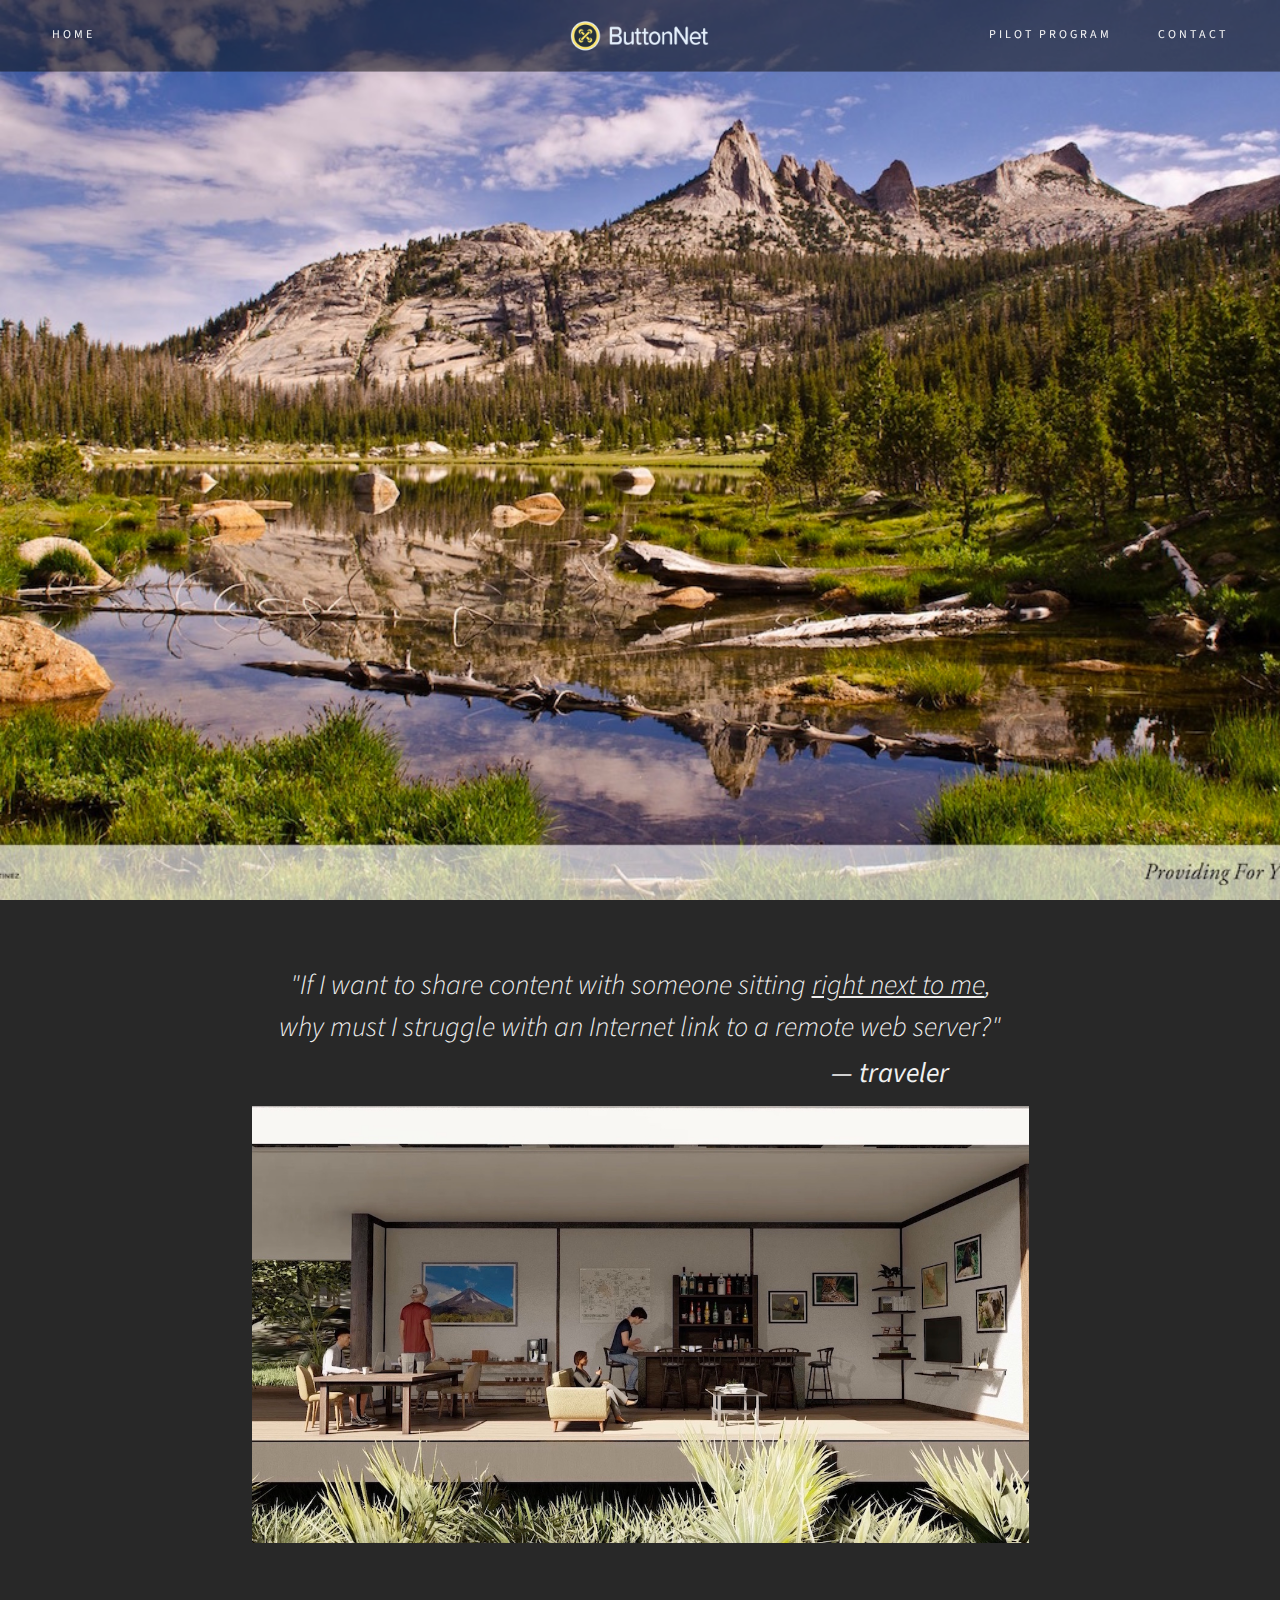
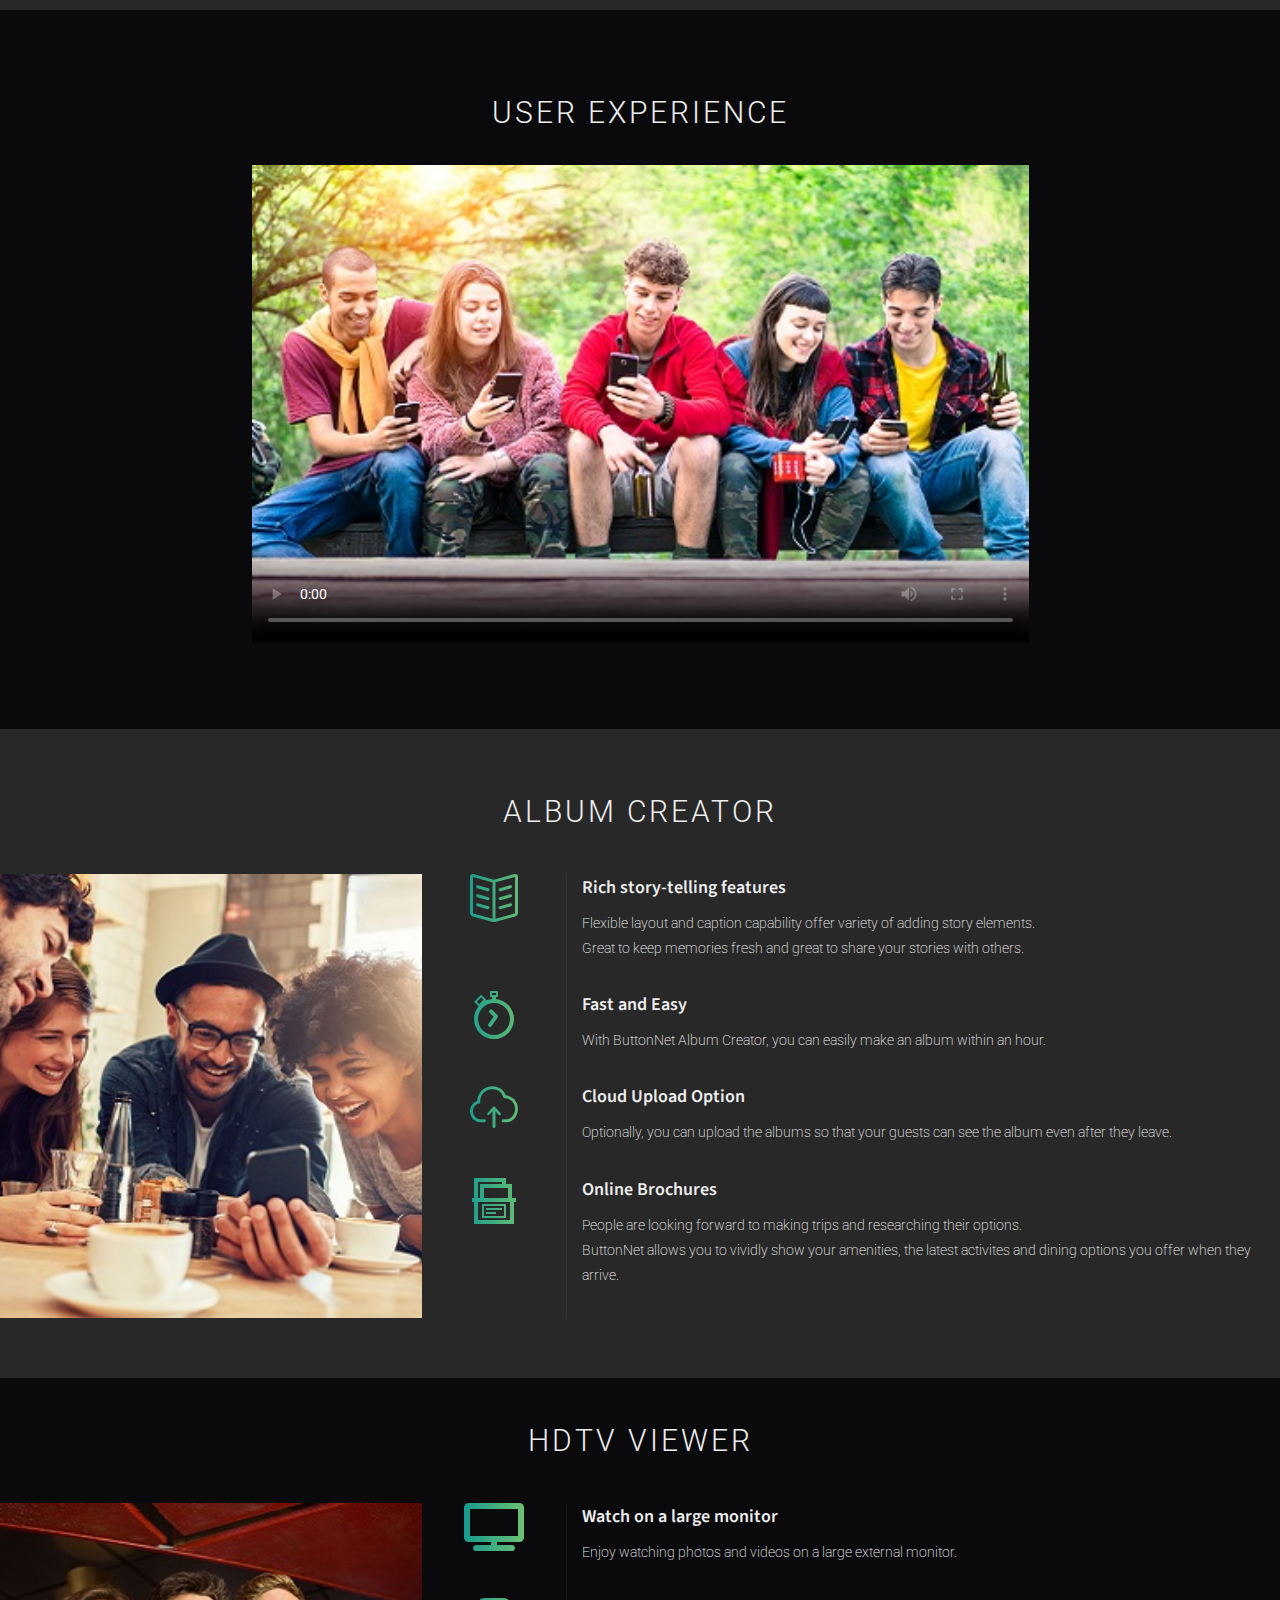
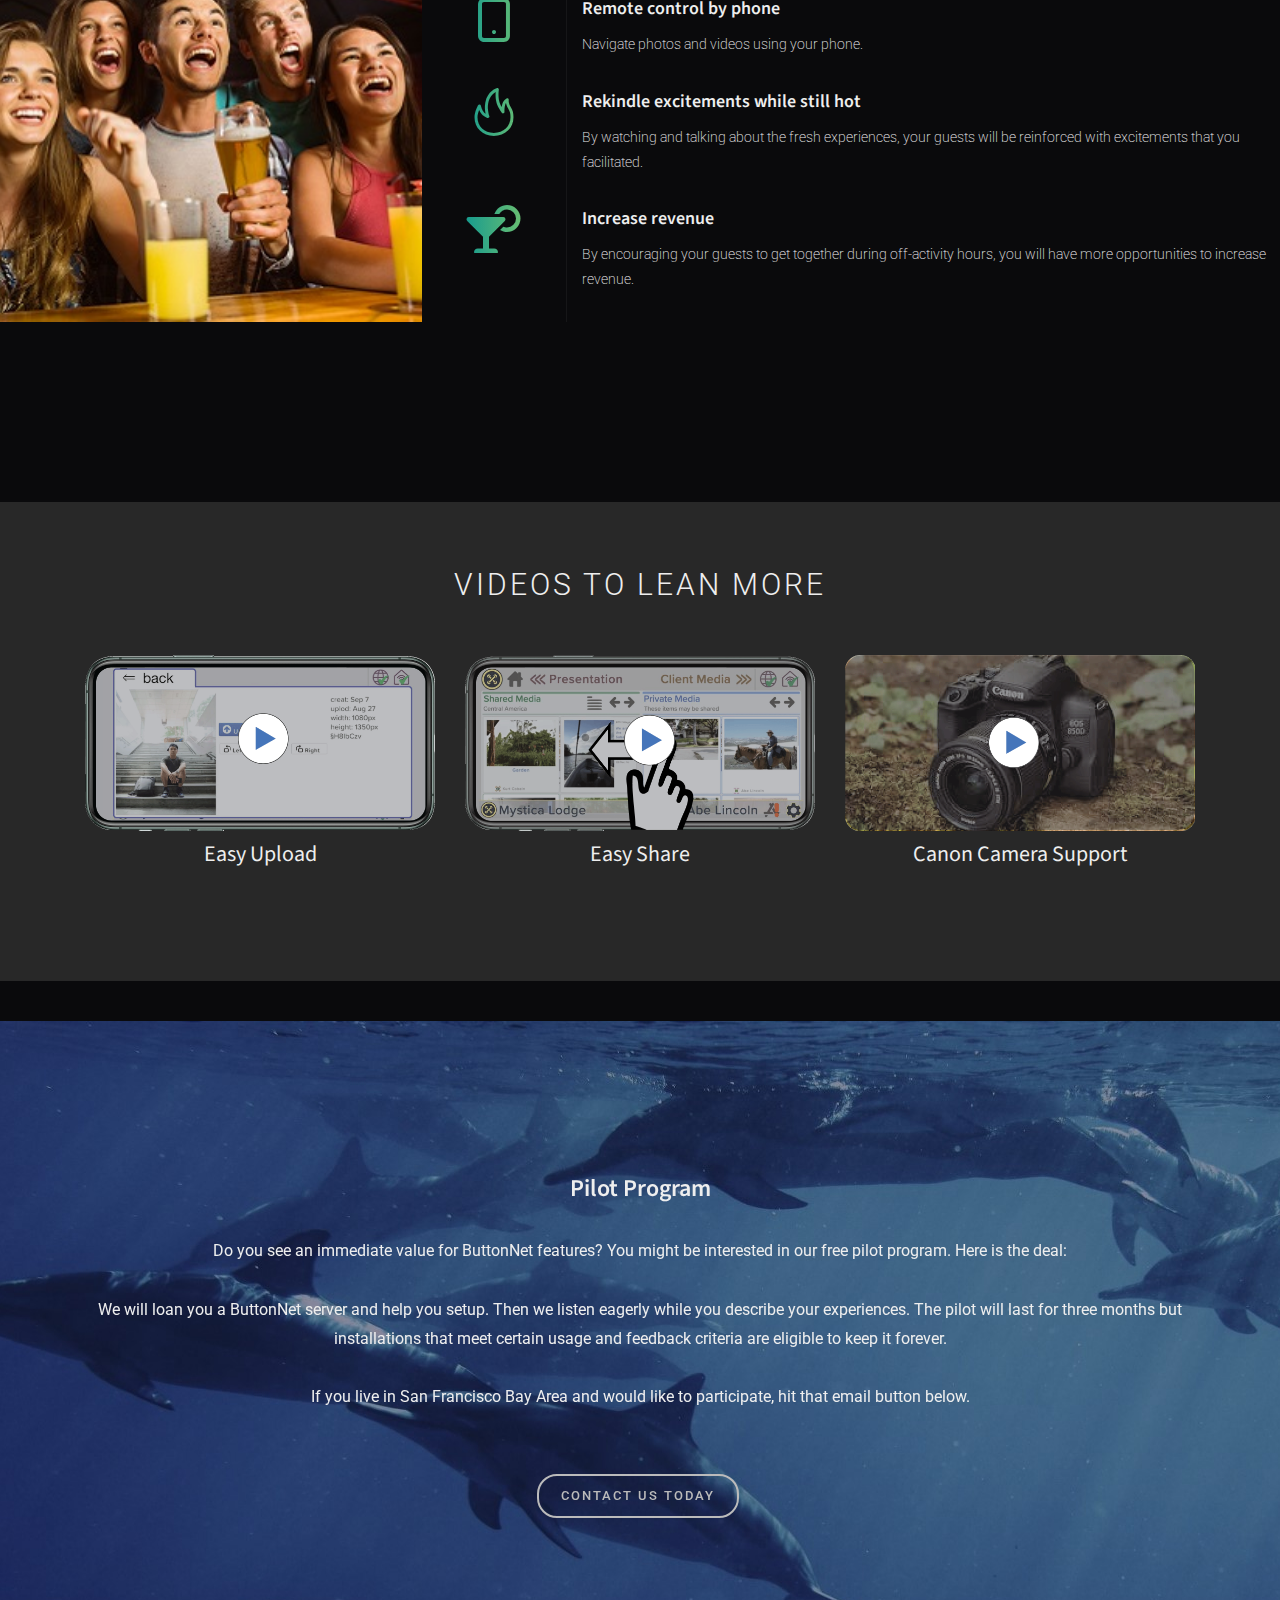
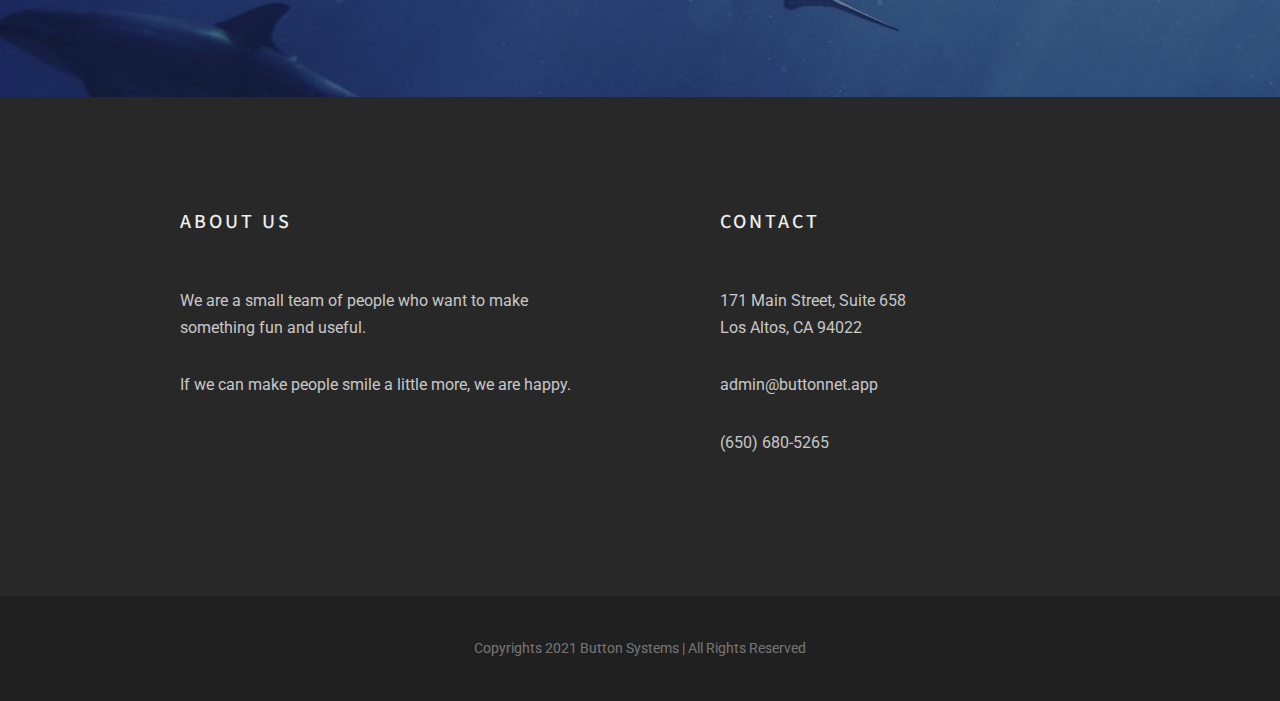
==== index.html @ 8a4128d5 "Added linkage to help find FAVICON" ====
<!DOCTYPE html>
<html dir="ltr" lang="en-US">
<head>
	<link rel="icon" href="favicon.ico" type="image/x-icon" />

	<meta http-equiv="content-type" content="text/html; charset=utf-8" />
	<meta name="author" content="SemiColonWeb" />

	<!-- Stylesheets
	============================================= -->
	<link href="https://fonts.googleapis.com/css?family=Source+Sans+Pro:300,400,600,700|Roboto:300,400,500,700|Playfair+Display:400,400i,700,700i,900&display=swap" rel="stylesheet" type="text/css" />
	<link rel="stylesheet" href="css/bootstrap.css" type="text/css" />
	<link rel="stylesheet" href="style.css" type="text/css" />
	<link rel="stylesheet" href="css/swiper.css" type="text/css" />

	<!-- One Page Module Specific Stylesheet -->
	<link rel="stylesheet" href="one-page/onepage.css" type="text/css" />
	<!-- / -->

	<link rel="stylesheet" href="css/dark.css" type="text/css" />
	<link rel="stylesheet" href="css/font-icons.css" type="text/css" />
	<link rel="stylesheet" href="one-page/css/et-line.css" type="text/css" />
	<link rel="stylesheet" href="css/animate.css" type="text/css" />
	<link rel="stylesheet" href="css/magnific-popup.css" type="text/css" />

	<link rel="stylesheet" href="css/font-icons.css" type="text/css" />

	<link rel="stylesheet" href="one-page/css/fonts.css" type="text/css" />

	<link rel="stylesheet" href="css/custom.css" type="text/css" />
	<meta name="viewport" content="width=device-width, initial-scale=1" />

	<!-- Document Title
	============================================= -->
	<title>ButtonNet</title>

	<style>
		.play-icon {
			position: relative;
			display: block;
			font-size: 28px;
			width: 60px;
			height: 60px;
			line-height: 62px;
			left: 50%;
			margin-left: -30px;
			border-radius: 50%;
			color: #267DF4 !important;
			background-color: #FFF;
			-webkit-transition: transform .3s ease;
			-o-transition: transform .3s ease;
			transition: transform .3s ease;
		}

		.play-icon i {
			position: relative;
			left: 4px;
		}

		.play-icon:hover {
			-webkit-transform: scale(1.15);
			-ms-transform: scale(1.15);
			-o-transform: scale(1.15);
			transform: scale(1.15);
		}

		body.device-xl .onepage-outdoor-negetive,
		body.device-lg .onepage-outdoor-negetive { margin-top: -300px; }

		@media (min-width: 768px) {
			.text-overlay-title h3 {
				font-size: 22px;
				letter-spacing: 1px;
				font-weight: 600;
			}
		}
	</style>

</head>

<body class="stretched dark">

	<!-- Document Wrapper
	============================================= -->
	<div id="wrapper" class="clearfix">

		<!-- Header
		============================================= -->
		<header id="header" class="full-header transparent-header dark header-size-custom" data-sticky-shrink="false" data-sticky-offset="full" data-sticky-offset-negative="100">
			<div id="header-wrap">
				<div class="container">
					<div class="header-row justify-content-between">

						<!-- Logo
						============================================= -->
						<div id="logo" class="order-lg-2 col-auto px-0 mr-lg-0">
							<a href="#thetop" class="standard-logo" data-dark-logo="one-page/images/buttonflat-short-lite-wider-gap-70h.png"><img src="one-page/images/buttonflat-short-lite-wider-gap-70h.png"  alt="ButtonNet Logo"></a>
							<a href="#thetop" class="retina-logo" data-dark-logo="one-page/images/buttonflat-short-lite-wider-gap-70h.png"><img src="one-page/images/buttonflat-short-lite-wider-gap-70h.png" alt="ButtonNet Logo"></a>
						</div><!-- #logo end -->

						<div id="primary-menu-trigger">
							<svg class="svg-trigger" viewBox="0 0 100 100"><path d="m 30,33 h 40 c 3.722839,0 7.5,3.126468 7.5,8.578427 0,5.451959 -2.727029,8.421573 -7.5,8.421573 h -20"></path><path d="m 30,50 h 40"></path><path d="m 70,67 h -40 c 0,0 -7.5,-0.802118 -7.5,-8.365747 0,-7.563629 7.5,-8.634253 7.5,-8.634253 h 20"></path></svg>
						</div>

						<!-- Primary Navigation
						============================================= -->
						<nav class="primary-menu order-lg-1 col-lg-5 px-0" style="position:inherit;">

							<ul class="one-page-menu menu-container" data-easing="easeInOutExpo" data-speed="1250" data-offset="65">
								<li class="menu-item">
									<a href="#thetop" class="menu-link" data-href="#wrapper"><div>Home</div></a>
								</li>
	<!-- 							<li class="menu-item">
									<a href="#howitworks" class="menu-link" data-href="#section-about"><div>How it works</div></a>
								</li>
								<li class="menu-item">
									<a href="#userexperience" class="menu-link" data-href="#section-userexperience"><div>User Experience</div></a>
								</li> -->
							</ul>

						</nav>

						<nav class="primary-menu order-lg-3 col-lg-5 px-0" style="position:inherit;">

							<ul class="one-page-menu menu-container justify-content-lg-end" data-easing="easeInOutExpo" data-speed="1250" data-offset="65">
	<!-- 							<li class="menu-item">
									<a href="#features" class="menu-link" data-href="#section-services"><div>Features</div></a>
								</li>
								<li class="menu-item">
									<a href="#videos" class="menu-link" data-href="#section-videos"><div>Videos</div></a>
								</li> -->
								<li class="menu-item">
									<a href="#pilot" class="menu-link" data-href="#pilot"><div>Pilot Program</div></a>
								</li>							
								<li class="menu-item">
									<a href="#contact" class="menu-link" data-href="#footer"><div>Contact</div></a>
								</li>
							</ul>

						</nav><!-- #primary-menu end -->

					</div>
				</div>
			</div>
			<div class="header-wrap-clone"></div>
		</header><!-- #header end -->

		<!-- Slider
		============================================= -->
		<section id="slider" class="slider-element dark swiper_wrapper max-vh-75 max-vh-md-100 max-vh-lg-none include-header" style="height: 900px;" data-effect="fade" data-autoplay="5000" data-loop="true" data-speed="1000" data-progress="true">
			<a name="thetop"></a>
			<div class="slider-inner">

				<div class="swiper-container swiper-parent">
					<div class="swiper-wrapper">
						<div class="swiper-slide dark">
							<div class="swiper-slide-bg" style="background-image: url('one-page/images/page/outdoor-5.jpg'); background-position: center bottom;"></div>
						</div>
						<div class="swiper-slide dark">
							<div class="swiper-slide-bg" style="background-image: url('style/images/slides/share-slide.jpg'); background-position: center bottom;"></div>
						</div>
						<div class="swiper-slide dark">
							<div class="swiper-slide-bg" style="background-image: url('one-page/images/page/outdoor-9.jpg'); background-position: center bottom;"></div>
						</div>
					</div>
				</div>

				<div class="vertical-middle">
					<div class="container center" style="font-family: 'Playfair Display';">
						<h2 id="top-line-text1" class="top-line-text" style="margin-top:500px;" class="font-weight-bold mb-0">Share photos and videos &mdash; <i>Fast!</i></h2>
						<h2 id="top-line-text2" class="top-line-text">No matter where you are</h2>
						<a href="video/intro-432.mp4" style="opacity:0;" class="play-icon" data-lightbox="iframe"><i class="icon-googleplay"></i></a>
					</div>
				</div>

			</div>
		</section><!-- #slider end -->

		<!-- Content
		============================================= -->
		<section id="content" style="background-color: #0a0a0c;">
		    <a name="howitworks"></a>
			<div class="content-wrap py-0">

				<div id="section-about" class="page-section pt-0">
					<div class="section m-0">
						<div class="container clearfix colored-lights-section">
							<div class="mx-auto center" >
								<h2 class="faux-quote-body">
								  "If I want to share content with someone sitting <u>right next to me</u>,
								  <br>
								  why must I struggle with an Internet link to a remote web server?"
								</h2>
								<h2 class="faux-quote-attribution">&mdash; traveler</h2>
							</div>
							<!-- Diagram ============================================= -->
							<div class="center" style="position:relative;margin-top:12px;">
								<div id="upsell" class="upsell">
									<div id="upsell1" style="float:left;position:relative;width:48%;">
										<div class="overvid-caption">
											<img id="see-more-intro" src="video/intro-360.jpg" alt="Play" style="cursor:pointer;">
										</div>
										<!--
										<div class="overvid-button">
											<button id="see-more" class="video-overlay">Play</button>
										</div>
									  -->
									</div>
									<div id="upsell2" style="float:right;position:relative;width:48%;">
										<div class="overvid-caption">
											<img id="see-more-usage" src="video/usage-360.jpg" alt="Play" style="cursor:pointer;">
										</div>
									</div>
								</div>
								<video muted preload="auto" id="colored-lights" poster="video/colored-lights.jpg" width="70%" >
							    <source src='video/colored-lights.mp4' type='video/mp4' />
							  </video>
								<video style="display:none;" controls id="two-minute-tale" poster="video/colored-lights.jpg" width="70%" >
							    <source src='video/intro-432.mp4' type='video/mp4' />
							  </video>
								<video style="display:none;" controls id="eight-minute-tale" poster="video/colored-lights.jpg" width="70%" >
							    <source src='video/usage-432.mp4' type='video/mp4' />
							  </video>
							</div>
						</div>
					</div>
				</div>
				
		    <a name="userexperience"></a>					
				
				<div id="section-userexperience" class="page-section pt-0">
				
					<div class="mx-auto center container">
						<h2 class=" mb-0  center text-center text-uppercase font-weight-light ls3 font-body" style="padding-bottom:30px; padding-top:40px;">
							User Experience
						</h2>
						<video poster="style/images/slides/share.jpg" controls style=" width: 70%;"> 
							<source src='video/usage-432.mp4' type='video/mp4' />
						</video>
					</div>
				</div>
				
		    <a name="features"></a>
			
				<div id="section-blog" class="page-section center">
					
					<div id="section-services" class="page-section pt-0">

						<div class="section m-0">
							<div class="container clearfix">
								<div class="mx-auto center " style="max-width: 900px;">
									<h2 class="mb-0 ls1 text-uppercase font-weight-light ls3 font-body" style="padding-bottom:40px;">Album Creator</h2>
								</div>
							</div>
							<div class="row align-items-stretch">
								<div class="col-lg-4 d-none d-md-block" style="background: url('./style/images/slides/album.jpg') center center no-repeat; background-size: cover;">
								</div>
								<div class="col-lg-8">
									<div class="row align-items-stretch grid-border clearfix">
										<div class="col-2">
											<div class="feature-box fbox-center fbox-dark fbox-plain">
												<div class="fbox-icon">
													<i class="icon-line2-book-open op-gradient-icon"></i>
												</div>
											</div>	
										</div>
										<div class="col-10 font-weight-light"  style=" text-align:left;" >											
											<h4 style="margin-bottom:10px;" >Rich story-telling features</h4>
											<p style="font-weight:200; font-size:14px;" >Flexible layout and caption capability offer variety of adding story elements.
											<br>Great to keep memories fresh and great to share your stories with others.</p>
										</div>
									</div>
									
									<div class="row align-items-stretch grid-border clearfix">
										<div class="col-2">
											<div class="feature-box fbox-center fbox-dark fbox-plain">
												<div class="fbox-icon">
													<i class="icon-stopwatch1 op-gradient-icon"></i>
												</div>
											</div>	
										</div>
										<div class="col-10 font-weight-light"  style=" text-align:left;" >											
											<h4 style="margin-bottom:10px;" >Fast and Easy</h4>
											<p style="font-weight:200; font-size:14px;" >With ButtonNet Album Creator, you can easily make an album within an hour.</p>
										</div>
									</div>
									
									<div class="row align-items-stretch grid-border clearfix">
											<div class="col-2">
												<div class="feature-box fbox-center fbox-dark fbox-plain">
													<div class="fbox-icon">
														<i class="icon-line2-cloud-upload op-gradient-icon"></i>
													</div>
												</div>	
											</div>
											<div class="col-10 font-weight-light"  style=" text-align:left;" >											
													<h4 style="margin-bottom:10px;" >Cloud Upload Option</h4>
													<p style="font-weight:200; font-size:14px;" >Optionally, you can upload the albums so that your guests can see the album even after they leave.</p>
											</div>
									</div>	
									
									<div class="row align-items-stretch grid-border clearfix">
										<div class="col-2">
											<div class="feature-box fbox-center fbox-dark fbox-plain">
												<div class="fbox-icon">
													<i class="icon-archive1 op-gradient-icon"></i>
												</div>
											</div>	
										</div>
										<div class="col-10 font-weight-light"  style=" text-align:left;" >											
											<h4 style="margin-bottom:10px;" >Online Brochures</h4>
											<p style="font-weight:200; font-size:14px;" >People are looking forward to making trips and researching their options.<br>
											ButtonNet allows you to vividly show your amenities, the latest activites and dining options you offer when they arrive.</p>
										</div>
									</div>
								</div>

							</div>
						</div>
					
					
						<div class=" m-0"  style="padding-top:40px;" >
							<div class="container clearfix">
								<div class="mx-auto center " style="max-width: 900px;">
									<h2 class="mb-0 ls1 text-uppercase font-weight-light ls3 font-body" style="padding-bottom:40px;">
											HDTV Viewer</h2>
								</div>
							</div>
					

							<div class="row align-items-stretch">
								<div class="col-lg-4 d-none d-md-block" style="background: url('./style/images/slides/watch.jpg') center center no-repeat; background-size: cover;">
								</div>
								<div class="col-lg-8">
									<div class="row align-items-stretch grid-border clearfix">
										<div class="col-2">
											<div class="feature-box fbox-center fbox-dark fbox-plain">
												<div class="fbox-icon">
													<i class="icon-tv op-gradient-icon"></i>
												</div>
											</div>	
										</div>
										<div class="col-10 font-weight-light"  style=" text-align:left;" >											
											<h4 style="margin-bottom:10px;" >Watch on a large monitor</h4>
											<p style="font-weight:200; font-size:14px;" >Enjoy watching photos and videos on a large external monitor.</p>
										</div>
									</div>
									
									<div class="row align-items-stretch grid-border clearfix">
										<div class="col-2">
											<div class="feature-box fbox-center fbox-dark fbox-plain">
												<div class="fbox-icon">
													<i class="icon-line-smartphone op-gradient-icon"></i>
												</div>
											</div>	
										</div>
										<div class="col-10 font-weight-light"  style=" text-align:left;" >											
											<h4 style="margin-bottom:10px;" >Remote control by phone</h4>
											<p style="font-weight:200; font-size:14px;" >Navigate photos and videos using your phone.</p>
										</div>
									</div>
									
									<div class="row align-items-stretch grid-border clearfix">
											<div class="col-2">
												<div class="feature-box fbox-center fbox-dark fbox-plain">
													<div class="fbox-icon">
														<i class="icon-line2-fire op-gradient-icon"></i>
													</div>
												</div>	
											</div>
											<div class="col-10 font-weight-light"  style=" text-align:left;" >											
													<h4 style="margin-bottom:10px;" >Rekindle excitements while still hot</h4>
													<p style="font-weight:200; font-size:14px;" >By watching and talking about the fresh experiences, your guests will be reinforced with excitements that you facilitated.</p>
											</div>
									</div>	
									
									<div class="row align-items-stretch grid-border clearfix">
										<div class="col-2">
											<div class="feature-box fbox-center fbox-dark fbox-plain">
												<div class="fbox-icon">
													<i class="icon-cocktail op-gradient-icon"></i>
												</div>
											</div>	
										</div>
										<div class="col-10 font-weight-light"  style=" text-align:left;" >											
											<h4 style="margin-bottom:10px;" >Increase revenue</h4>
											<p style="font-weight:200; font-size:14px;" >By encouraging your guests to get together during off-activity hours, you will have more opportunities to increase revenue. </p>
										</div>
									</div>
						
								</div>

							</div>
						</div>
						
					</div>

				</div>
				<div id="section-blog" class="page-section center">

		    <a name="videos"></a>
					<div id="section-videos" class="section mb-0">
					
						<h2 class="text-center text-uppercase font-weight-light ls3 font-body">Videos to lean more</h2>
						
					
						<div class="container clearfix">

							<div class="row posts-md mt-5 col-mb-50 mb-0">
								<div id="piglets-video0-column" class="entry col-md-4">
									<div id="piglets-video0-div" class="mt-3 mt-lg-0">
										<video id="piglets-video0" poster="./one-page/images/upload.png" style="width:100%;transition-property:width,height;transition-duration:0.5s,0.5s;transition-timing-function:linear;">
											<source src='./video/upload3.mp4' type='video/mp4' />
										</video>
										<div class="entry-title nott">
											<h3 class="font-weight-normal">Easy Upload</h3>
										</div>
									</div>
								</div>
								<div id="piglets-video1-column" class="entry col-md-4">
									<div id="piglets-video1-div" class="mt-3 mt-lg-0">
										<video id="piglets-video1" poster="./one-page/images/share.png" style="width:100%;transition-property:width,height;transition-duration:0.5s,0.5s;transition-timing-function:linear;">
											<source src='./video/share2.mp4' type='video/mp4' />
										</video>
										<div class="entry-title nott">
											<h3 class="font-weight-normal">Easy Share</h3>
										</div>
									</div>
								</div>								
								<div id="piglets-video2-column" class="entry col-md-4">
									<div id="piglets-video2-div" class="mt-3 mt-lg-0">
										<video id="piglets-video2" poster="./one-page/images/canoncamera.png" style="width:100%;transition-property:width,height;transition-duration:0.5s,0.5s;transition-timing-function:linear;">
											<source src='./video/canon1d3-67pct-ffmpg23.h264.mp4' type='video/mp4' />
										</video>
										<div class="entry-title nott">
											<h3 class="font-weight-normal">Canon Camera Support</h3>												
										</div>
									</div>
								</div>
							</div>
						</div>
					</div>

				</div>


			</div>
			
			
			
				<div id="pilot" class="section parallax m-0 dark" style="background-image: url('one-page/images/pilot-background-navy-dolphins.jpg'); padding: 150px 0;" data-bottom-top="background-position:0px 0px;" data-top-bottom="background-position:0px -300px;">

					<div  class="container clearfix">

						<div class="row justify-content-end">
							<div class="col-12 center mb-4">
									<h3>Pilot Program</h3>
									<p>Do you see an immediate value for ButtonNet features?  You might be interested in our free pilot program.  Here is the deal:</p>
									<p>We will loan you a ButtonNet server and help you setup.  Then we listen eagerly while you describe your experiences.  The pilot will last for three months but installations that meet certain usage and feedback criteria are eligible to keep it forever.</p>
									<p>If you live in San Francisco Bay Area and would like to participate, hit that email button below.</p>
									<a href="mailto:admin@button.network">
										<button class="button button-border button-circle font-weight-medium ml-0 topmargin-sm"  >Contact us today</button>
									</a>
									<br>
							</div>
						</div>

					</div>

				</div>
		</section><!-- #content end -->

		<!-- Footer
		============================================= -->
		
		<a name="contact"></a>	
	
		<footer id="footer" class="dark border-0">

			<div class="container">
				<div class="footer-widgets-wrap" style="padding-left:80px; padding-right:80px;">

					<div class="row mx-auto clearfix">

						<div class="col-md-6" style="padding-right:60px;"  >

							<div class="widget clearfix">
								<h4 class="thick"  >About us</h4>
								<p>We are a small team of people who want to make something fun and useful.</p>
								<p>If we can make people smile a little more, we are happy.</p>

							</div>

						</div>


						<div class="col-md-6" style="padding-left:80px;"  >

							<div class="widget clearfix">
								<h4 class="thick" >Contact</h4>

								<p >171 Main Street, Suite 658<br>Los Altos, CA 94022</p>
								<p >admin@buttonnet.app</p>
								<p >(650) 680-5265</p>
								
							</div>

						</div>

					</div>

				</div>
			</div>

			<div id="copyrights">
				<div class="container center clearfix">
					Copyrights 2021 Button Systems | All Rights Reserved
				</div>
			</div>

		</footer><!-- #footer end -->

	</div><!-- #wrapper end -->

	<!-- Go To Top
	============================================= -->
	<div id="gotoTop" class="icon-angle-up"></div>

	<!-- JavaScripts
	============================================= -->
	<script src="js/jquery.js"></script>

	<!-- Footer Scripts
	============================================= -->
	<script src="js/functions.js"></script>
	<script src="js/pecial-features.js"></script>
  <script type="text/javascript">
    // window.videoPlayer0             = new InView("colored-lights");
    // window.videoExpander0           = new Rejigger3Columns("piglets",0);
    // window.videoExpander1           = new Rejigger3Columns("piglets",1);
    // window.videoExpander1           = new Rejigger3Columns("piglets",2);
    // window.videobaiter              = new Baiter("colored-lights","two-minute-tale","upsell",["upsell1","upsell2"]);
  </script>

</body>
</html>
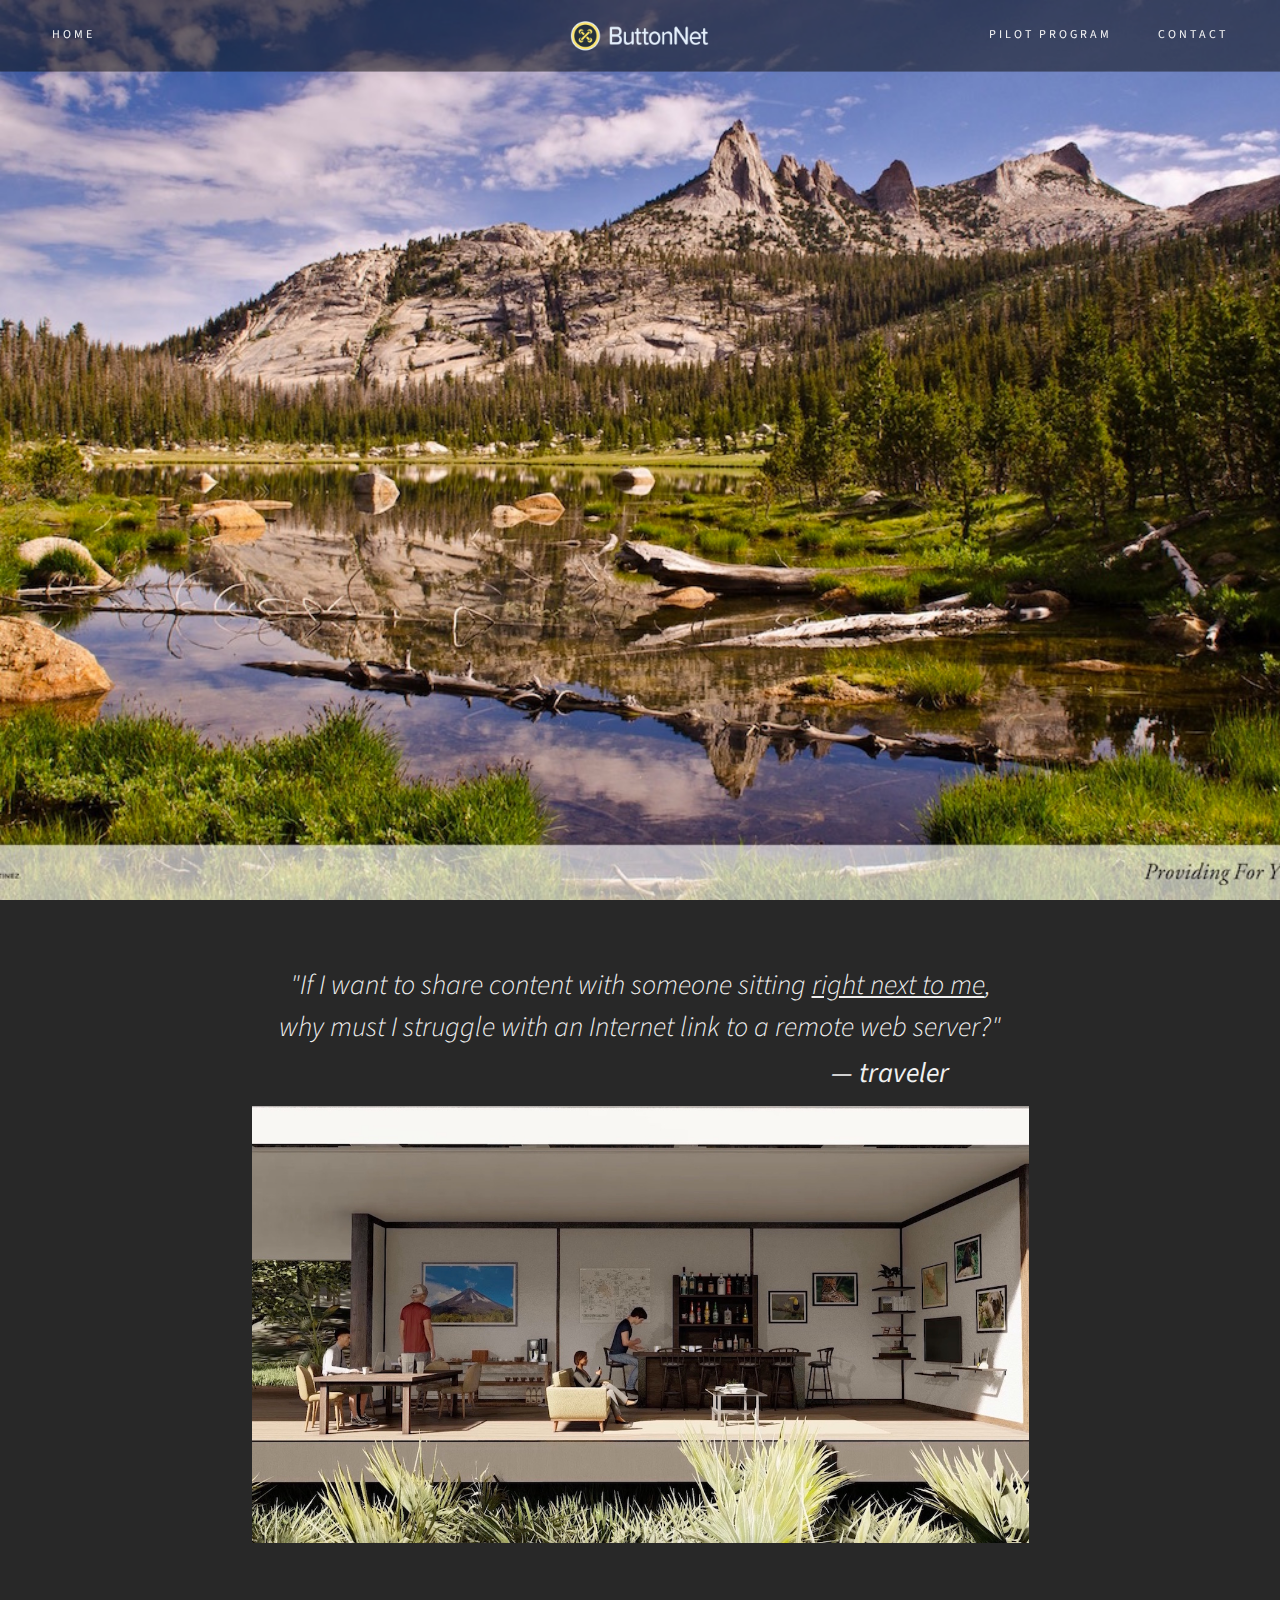
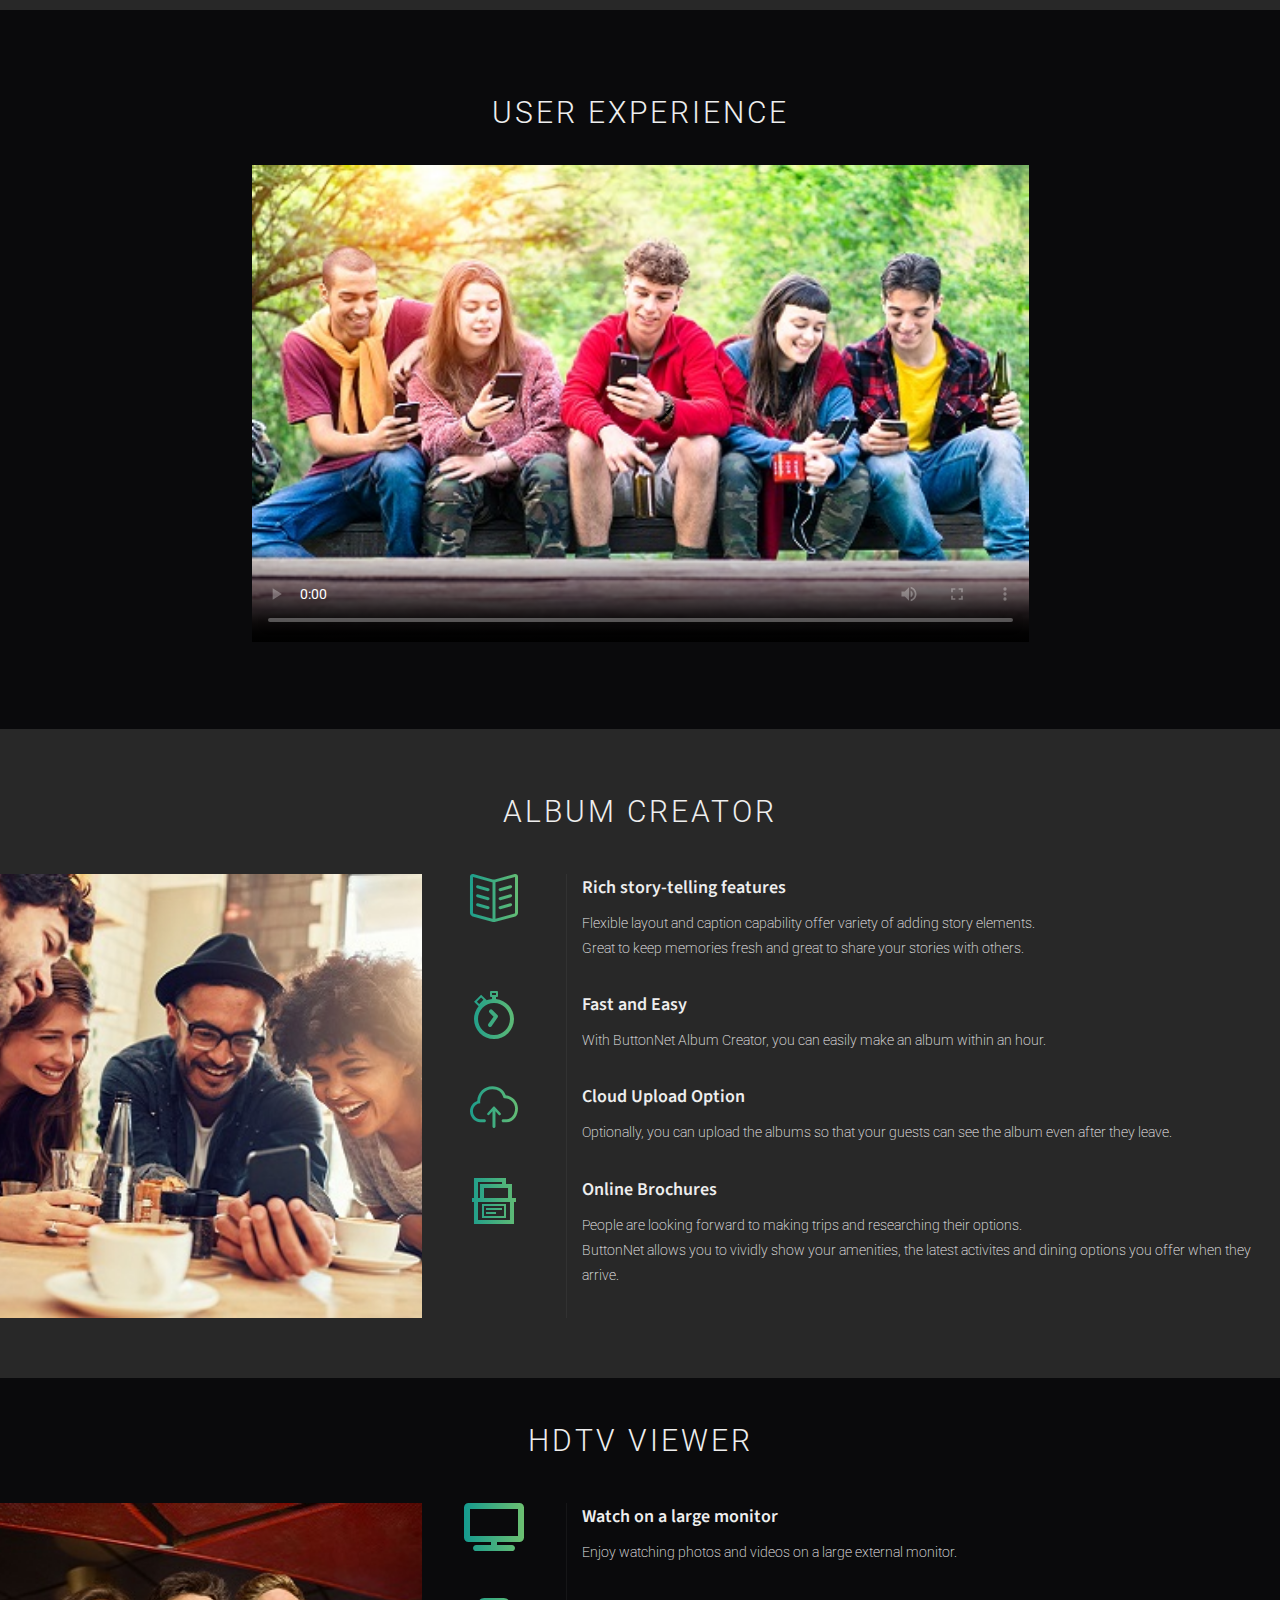
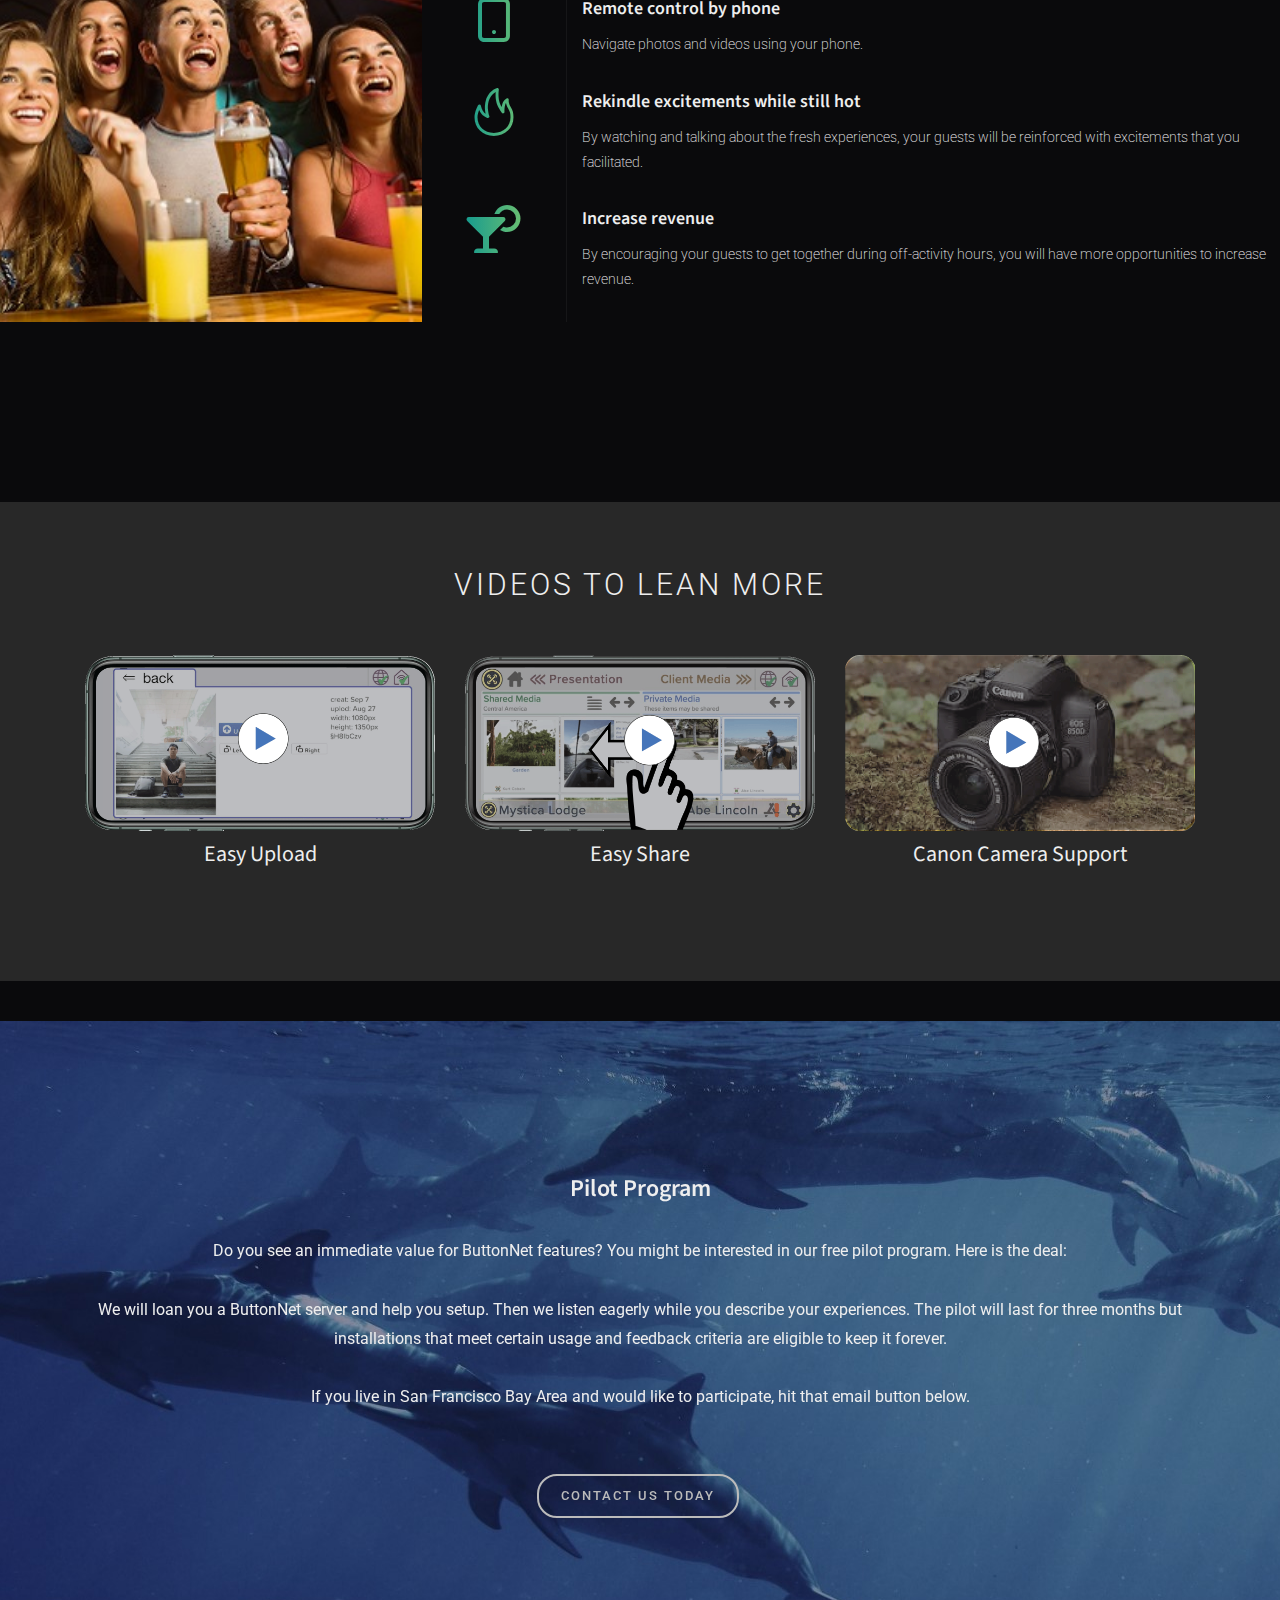
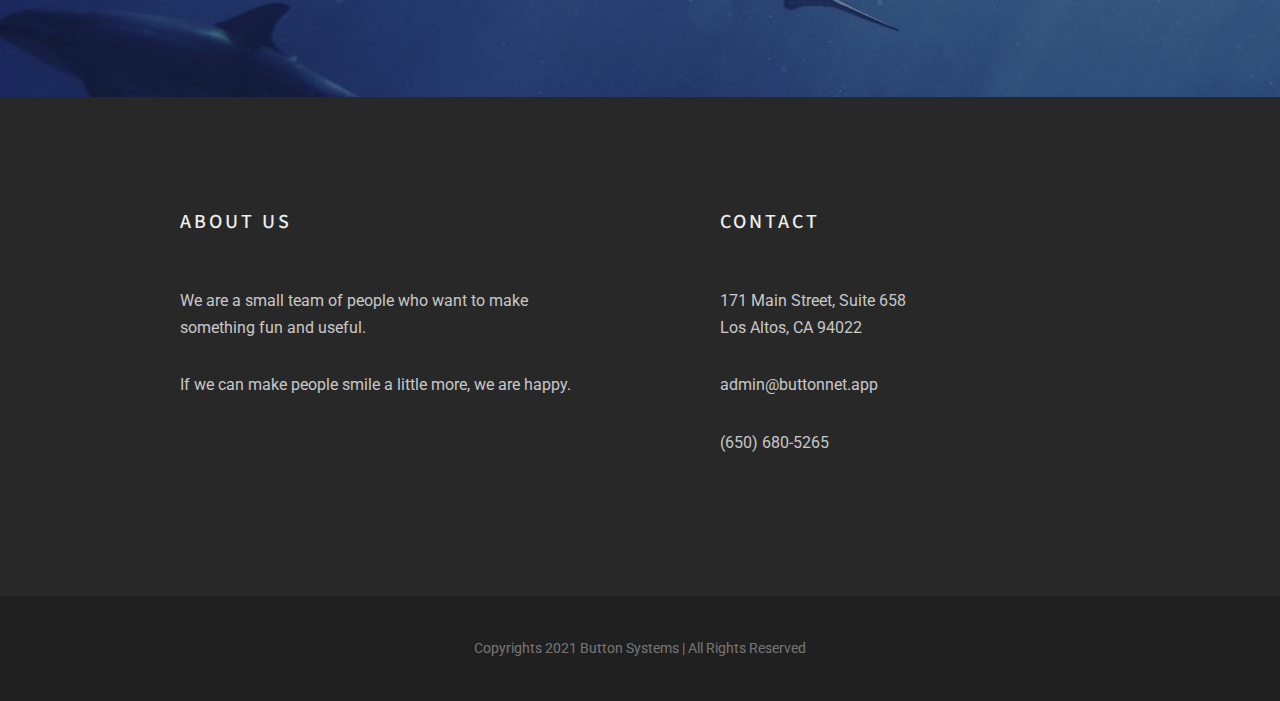
==== commit d84c6b60: "New controls" ====
--- a/index.html
+++ b/index.html
@@ -169,7 +169,7 @@
 					<div class="container center" style="font-family: 'Playfair Display';">
 						<h2 id="top-line-text1" class="top-line-text" style="margin-top:500px;" class="font-weight-bold mb-0">Share photos and videos &mdash; <i>Fast!</i></h2>
 						<h2 id="top-line-text2" class="top-line-text">No matter where you are</h2>
-						<a href="video/intro-432.mp4" style="opacity:0;" class="play-icon" data-lightbox="iframe"><i class="icon-googleplay"></i></a>
+						<!-- <a href="video/intro-432.mp4" style="opacity:0;" class="play-icon" data-lightbox="iframe"><i class="icon-googleplay"></i></a> -->
 					</div>
 				</div>
 
@@ -194,17 +194,12 @@
 								<h2 class="faux-quote-attribution">&mdash; traveler</h2>
 							</div>
 							<!-- Diagram ============================================= -->
-							<div class="center" style="position:relative;margin-top:12px;">
+							<div style="position:relative;margin-top:12px;">
 								<div id="upsell" class="upsell">
 									<div id="upsell1" style="float:left;position:relative;width:48%;">
 										<div class="overvid-caption">
 											<img id="see-more-intro" src="video/intro-360.jpg" alt="Play" style="cursor:pointer;">
 										</div>
-										<!--
-										<div class="overvid-button">
-											<button id="see-more" class="video-overlay">Play</button>
-										</div>
-									  -->
 									</div>
 									<div id="upsell2" style="float:right;position:relative;width:48%;">
 										<div class="overvid-caption">
@@ -212,15 +207,21 @@
 										</div>
 									</div>
 								</div>
-								<video muted preload="auto" id="colored-lights" poster="video/colored-lights.jpg" width="70%" >
-							    <source src='video/colored-lights.mp4' type='video/mp4' />
-							  </video>
-								<video style="display:none;" controls id="two-minute-tale" poster="video/colored-lights.jpg" width="70%" >
-							    <source src='video/intro-432.mp4' type='video/mp4' />
-							  </video>
-								<video style="display:none;" controls id="eight-minute-tale" poster="video/colored-lights.jpg" width="70%" >
-							    <source src='video/usage-432.mp4' type='video/mp4' />
-							  </video>
+								<div style="position:relative;width:70%;margin-left:auto;margin-right:auto;">
+									<video muted preload="auto" id="colored-lights" poster="video/colored-lights.jpg" width="100%" >
+										<source src='video/colored-lights.mp4' type='video/mp4' />
+									</video>
+									<video style="display:none;" controls id="two-minute-tale" poster="video/colored-lights.jpg" width="100%" >
+										<source src='video/intro-432.mp4' type='video/mp4' />
+									</video>
+									<video style="display:none;" controls id="eight-minute-tale" poster="video/colored-lights.jpg" width="100%" ><source src='video/usage-432.mp4' type='video/mp4' />
+									</video>
+									<div id="exit-video-overlay" style="width:100%;height:240px;margin-left:auto;margin-right:auto;position:absolute;top:0px;background:linear-gradient(rgba(0,0,0,0.5),rgba(0,0,0,0));display:none;">
+										<img id="exit-video-x" src="video/close-x.svg" alt="Close" style="cursor:pointer;width:56px;height:56px;float:right;padding:8px;">
+									</div>
+									<!-- <div id="exit" class="exit" style="width:100%;height:480px;background:rgba(0,0,0,0.25);margin-left:auto;margin-right:auto;position:absolute;top:0px;">
+									</div> -->
+								</div>
 							</div>
 						</div>
 					</div>
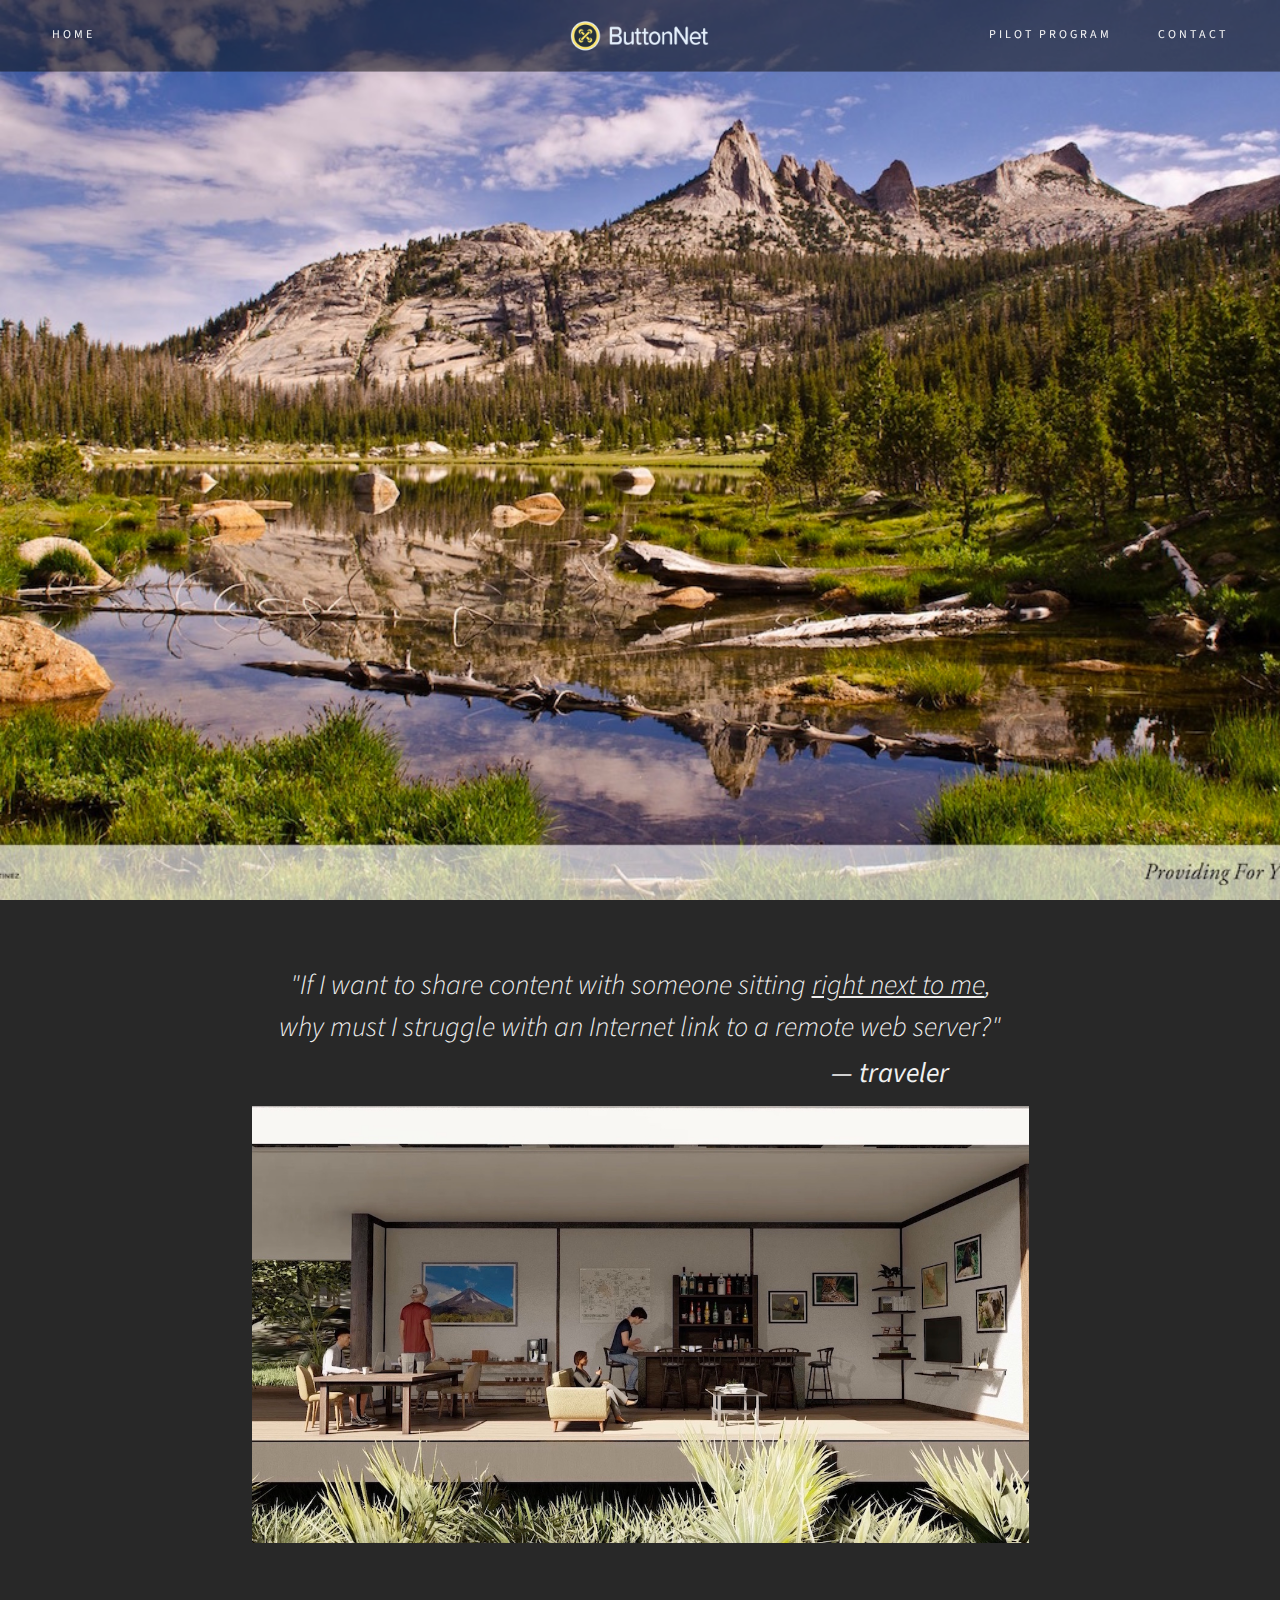
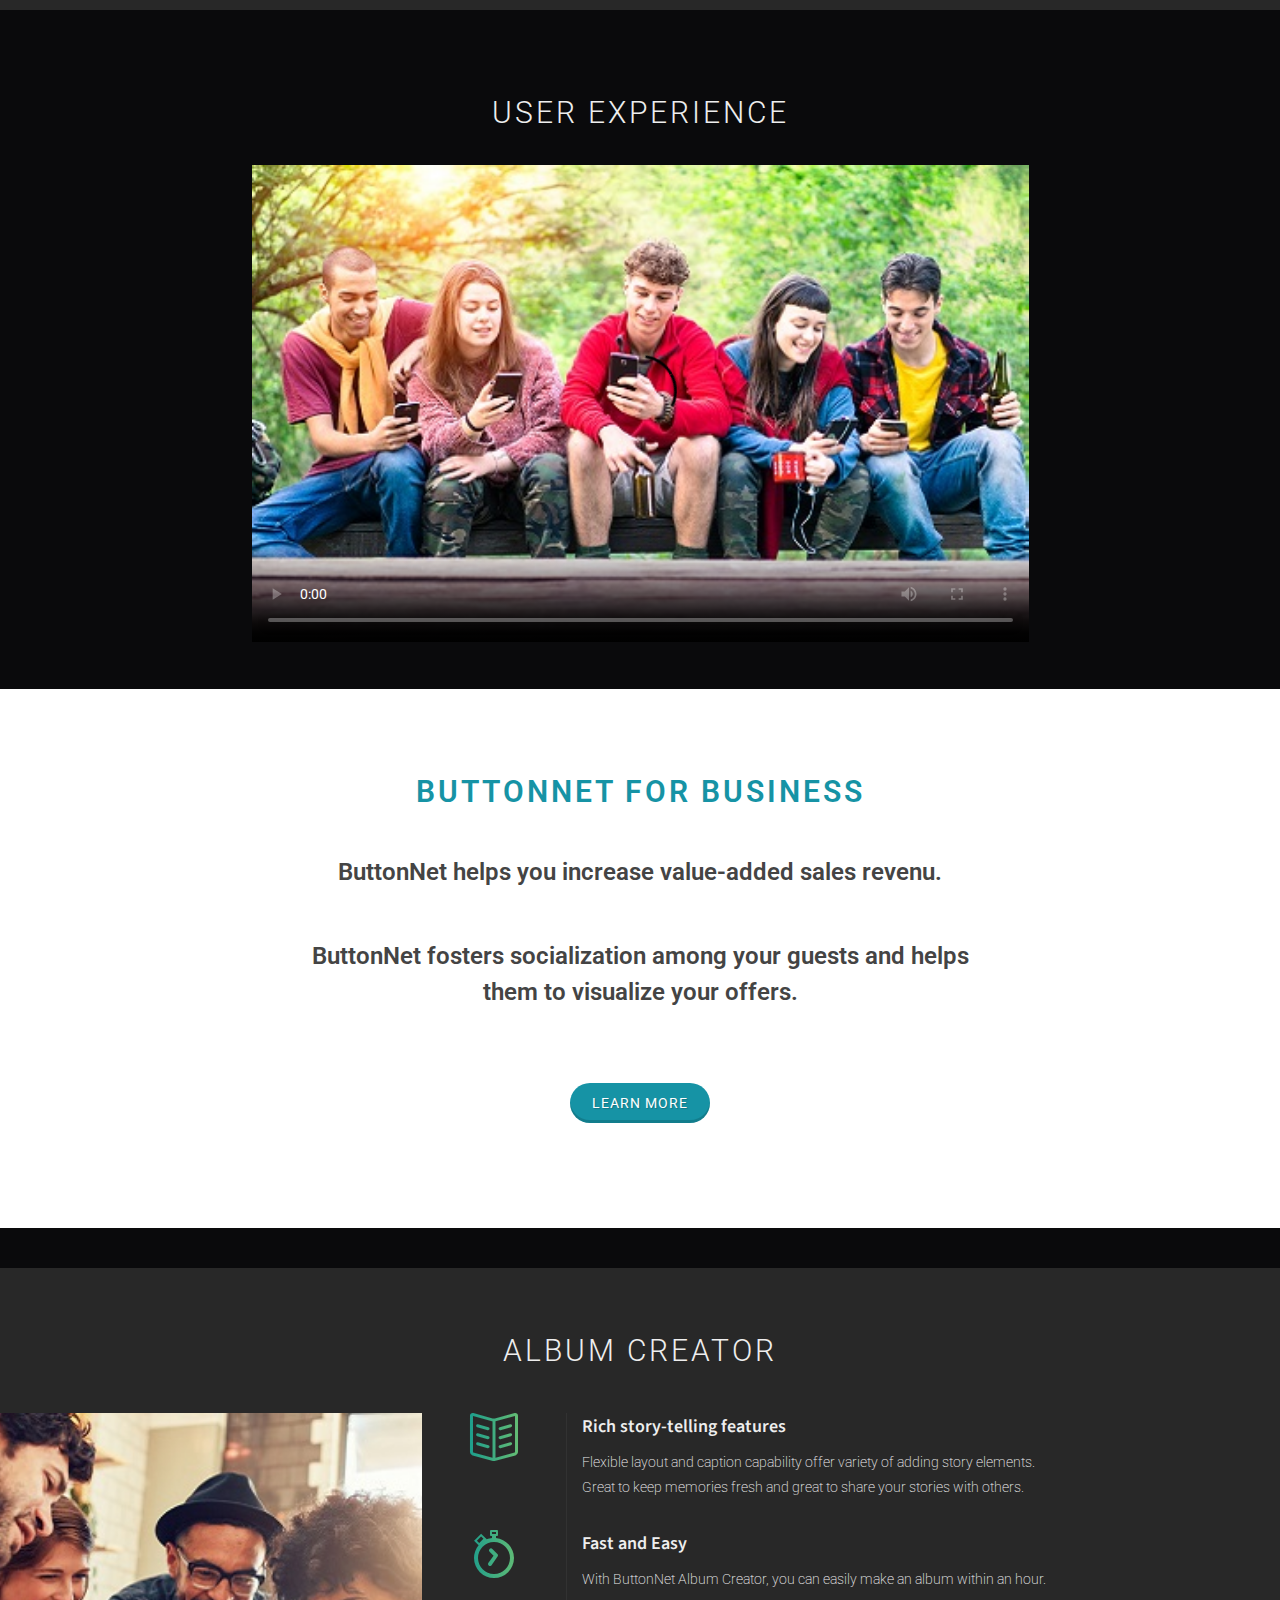
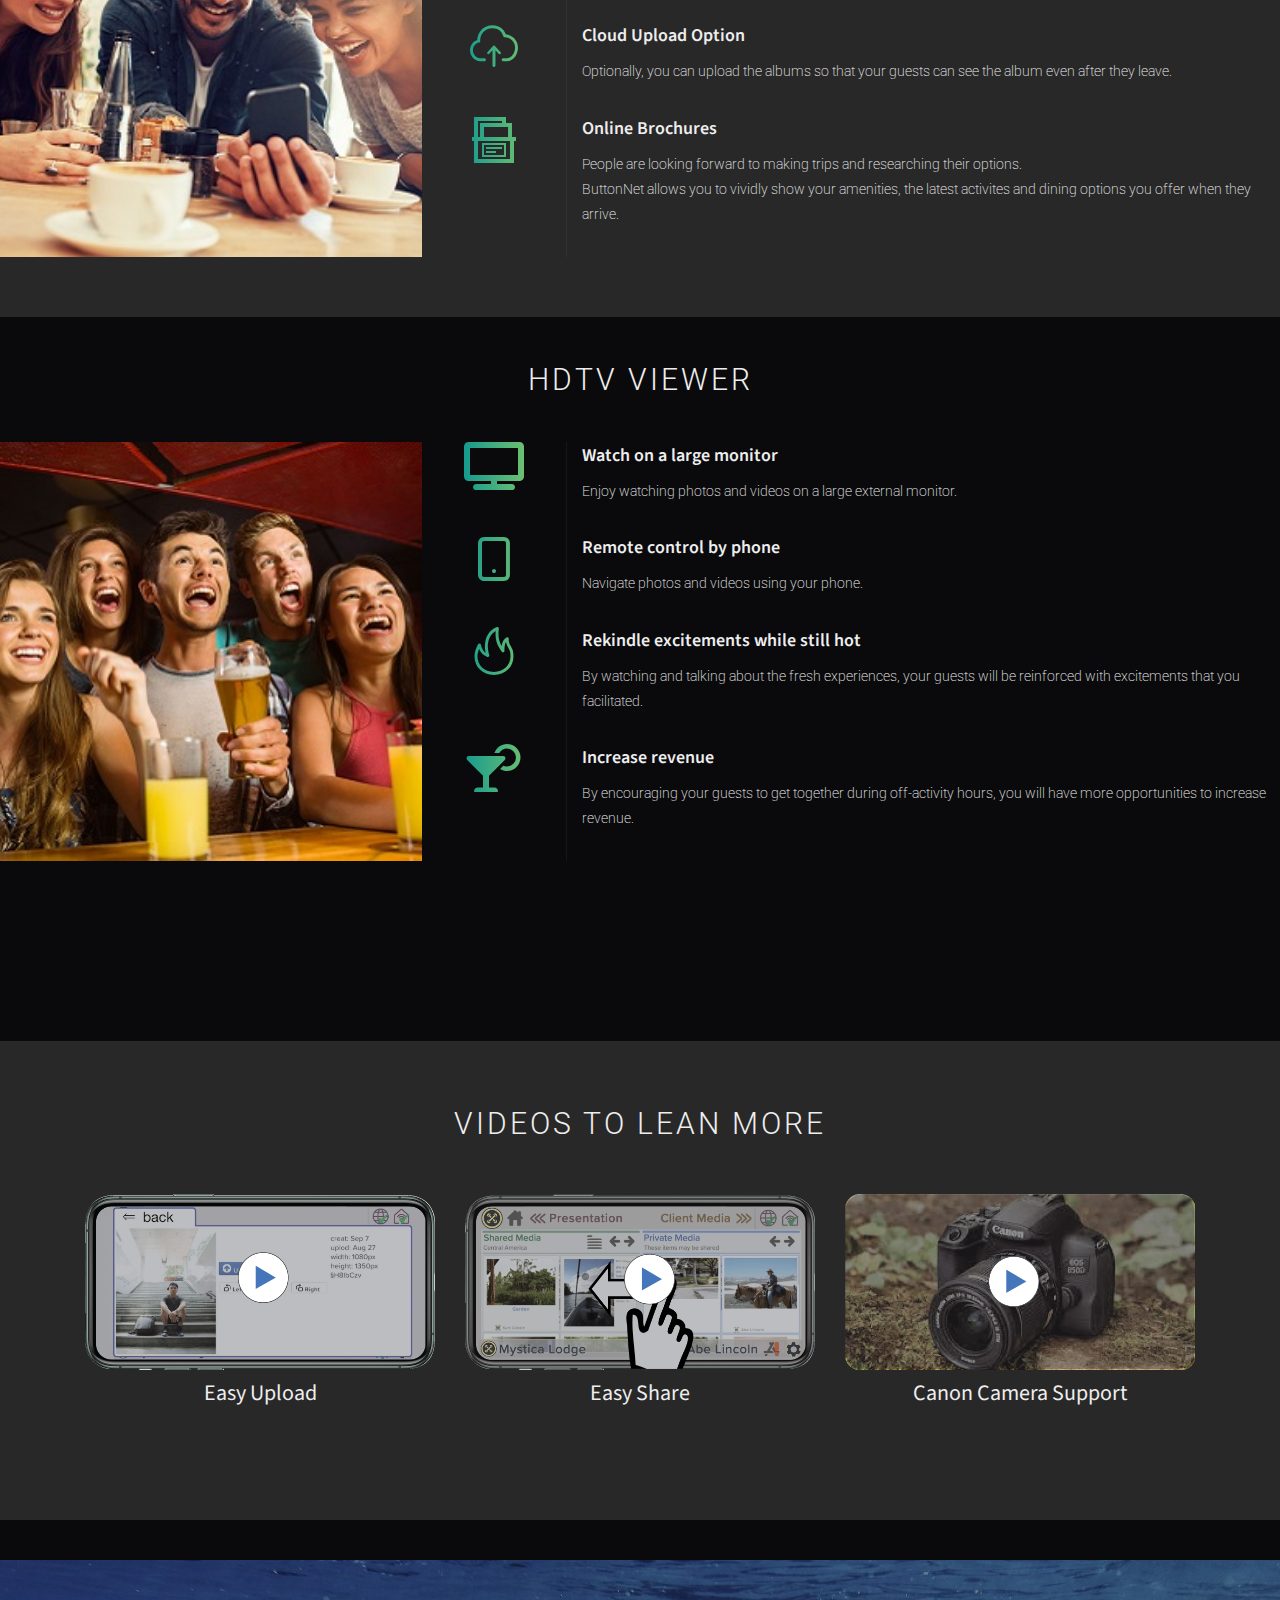
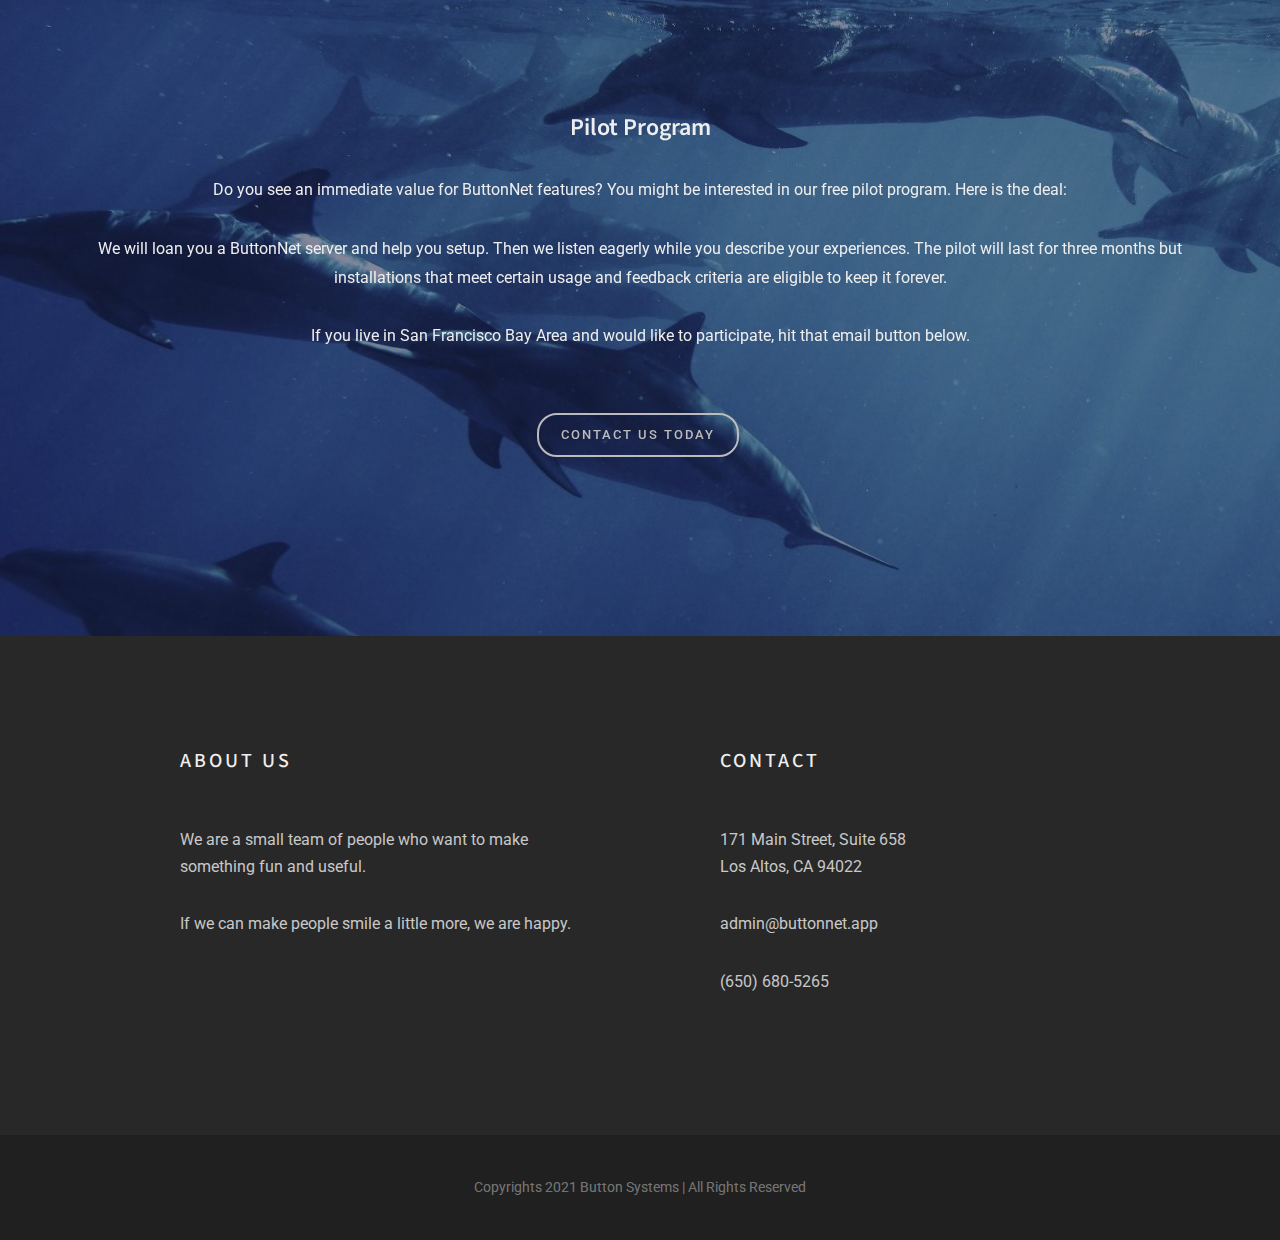
==== commit b9a50901: "Linked home to custom-app pages" ====
--- a/index.html
+++ b/index.html
@@ -147,7 +147,10 @@
 
 		<!-- Slider
 		============================================= -->
-		<section id="slider" class="slider-element dark swiper_wrapper max-vh-75 max-vh-md-100 max-vh-lg-none include-header" style="height: 900px;" data-effect="fade" data-autoplay="5000" data-loop="true" data-speed="1000" data-progress="true">
+		<section id="slider" class="slider-element dark swiper_wrapper max-vh-75 max-vh-md-100 max-vh-lg-none include-header" style="height: 900px;" 
+			data-effect="fade" 	
+			data-autoplay="4000" data-loop="true" 
+			data-speed="1000" data-progress="true">
 			<a name="thetop"></a>
 			<div class="slider-inner">
 
@@ -162,6 +165,8 @@
 						<div class="swiper-slide dark">
 							<div class="swiper-slide-bg" style="background-image: url('one-page/images/page/outdoor-9.jpg'); background-position: center bottom;"></div>
 						</div>
+
+
 					</div>
 				</div>
 
@@ -242,7 +247,32 @@
 				</div>
 				
 		    <a name="features"></a>
-			
+				<div id="section-biz" class="page-section center" style="background-color:#FFF; ">
+				
+				<div id="section-about" class="center page-section">
+
+					<div class="container clearfix">
+						
+						<div class="mx-auto center " style="max-width: 900px;">
+							<a href="./custom-app.html#"><h2 class="mb-0 ls1 text-uppercase  ls3 font-body" style="padding-bottom:40px; color:#1693A5;">ButtonNet for Business</h2></a>
+						</div>
+						
+						<h3 class="mx-auto bottommargin font-body " style="max-width: 700px; color:#444 ">ButtonNet helps you increase value-added sales revenu.</h3>
+						<h3 class="mx-auto bottommargin font-body " style="max-width: 700px; color:#444 ">ButtonNet fosters socialization among your guests and helps them to visualize your offers.</h3>
+
+						<div class="pricing-action">
+
+							<a href="./custom-app.html#" class="button button-circle button-3d button-dirtygreen font-weight-normal border-bottom-0 pulse infinite animated" data-class-xs="" data-class-sm="" data-class-md="button-large" data-class-lg="button-large" data-class-xl="button-large">Learn More</a>
+
+						</div>
+					</div>
+
+				</div>				
+				
+				
+				</div>
+				
+				
 				<div id="section-blog" class="page-section center">
 					
 					<div id="section-services" class="page-section pt-0">
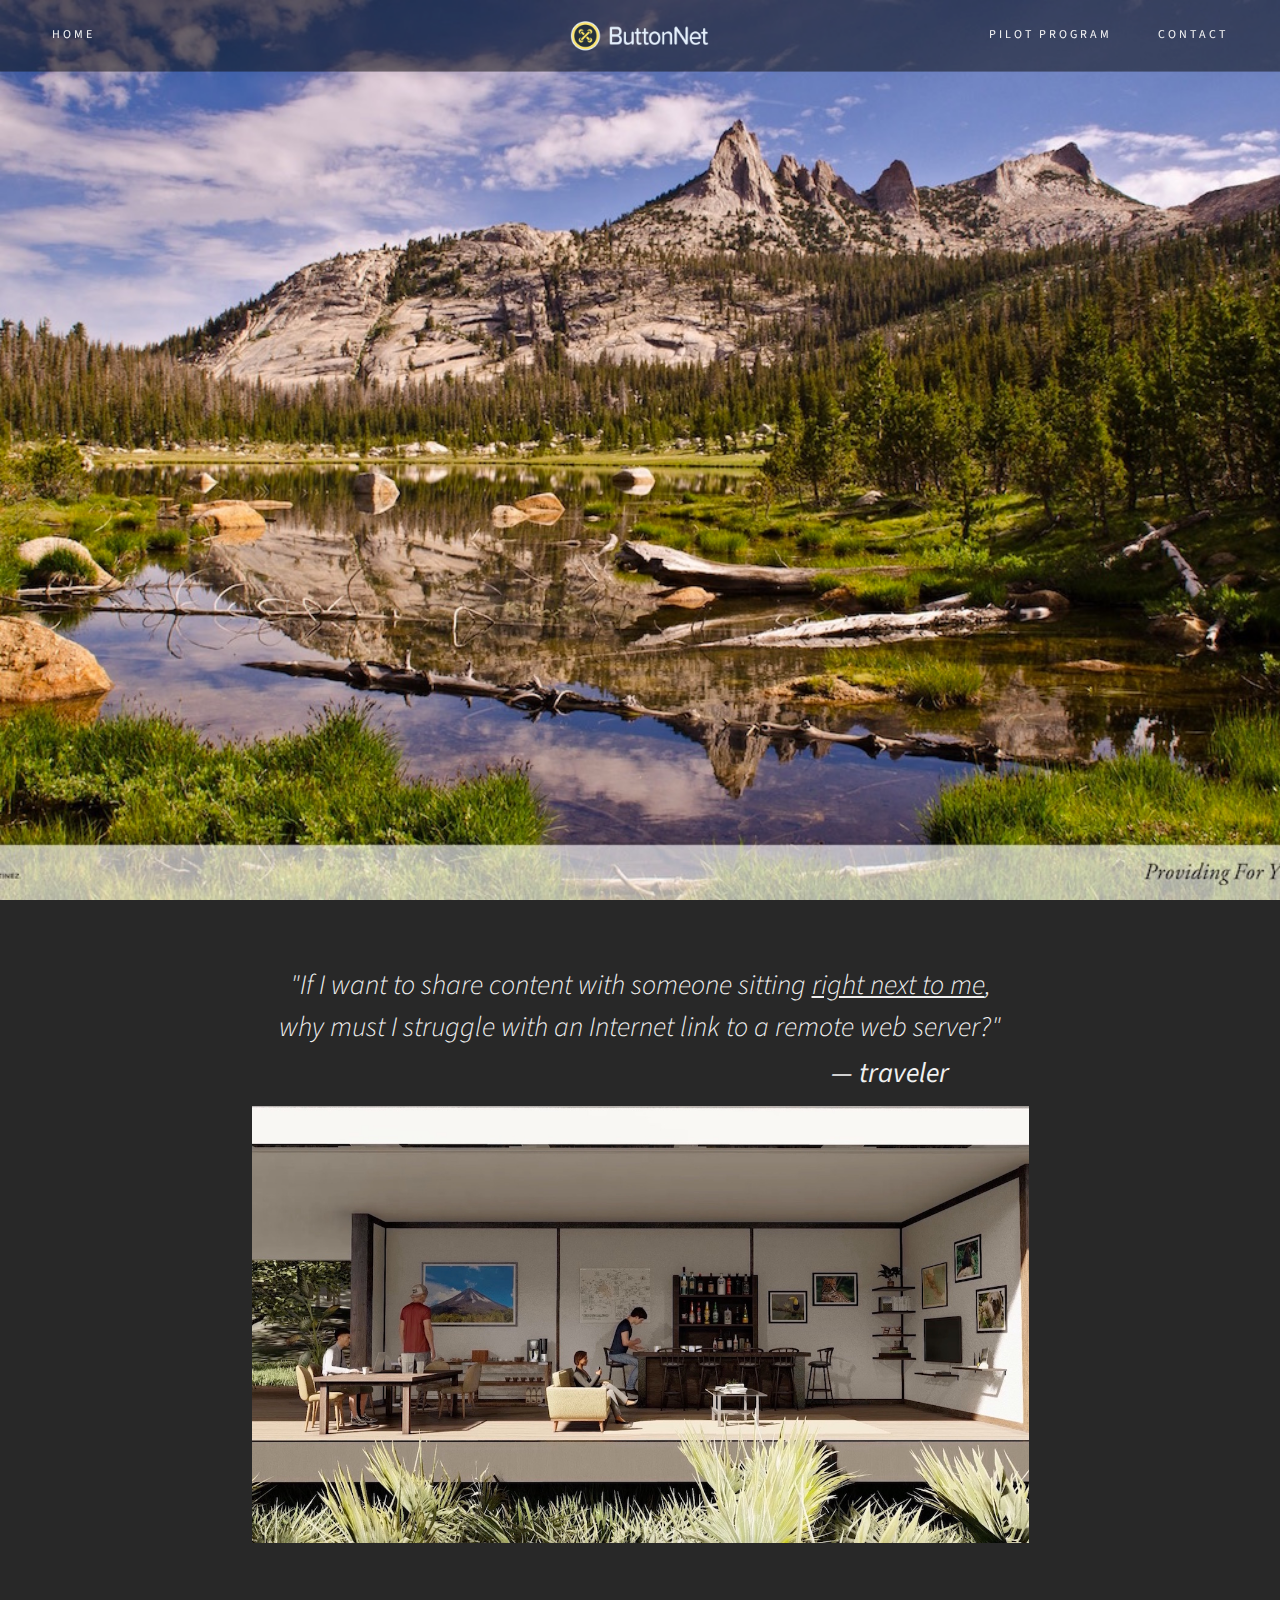
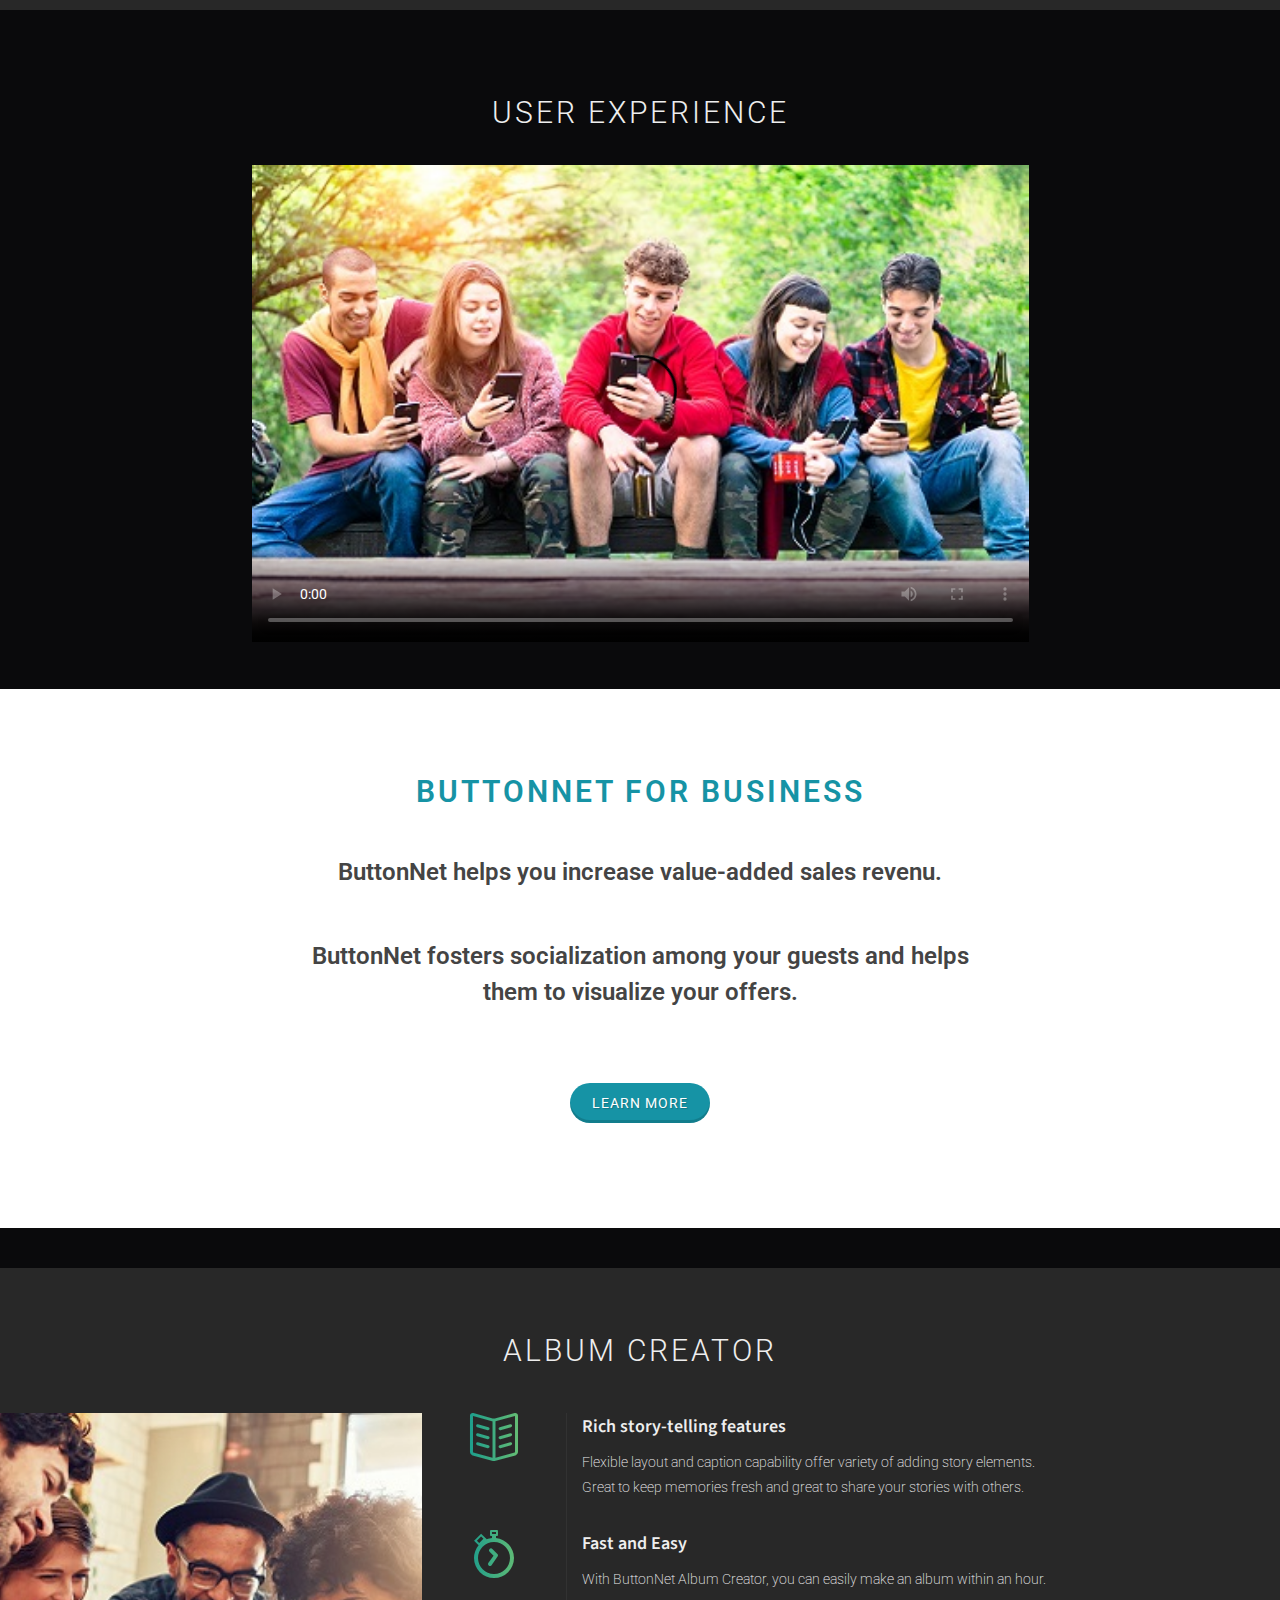
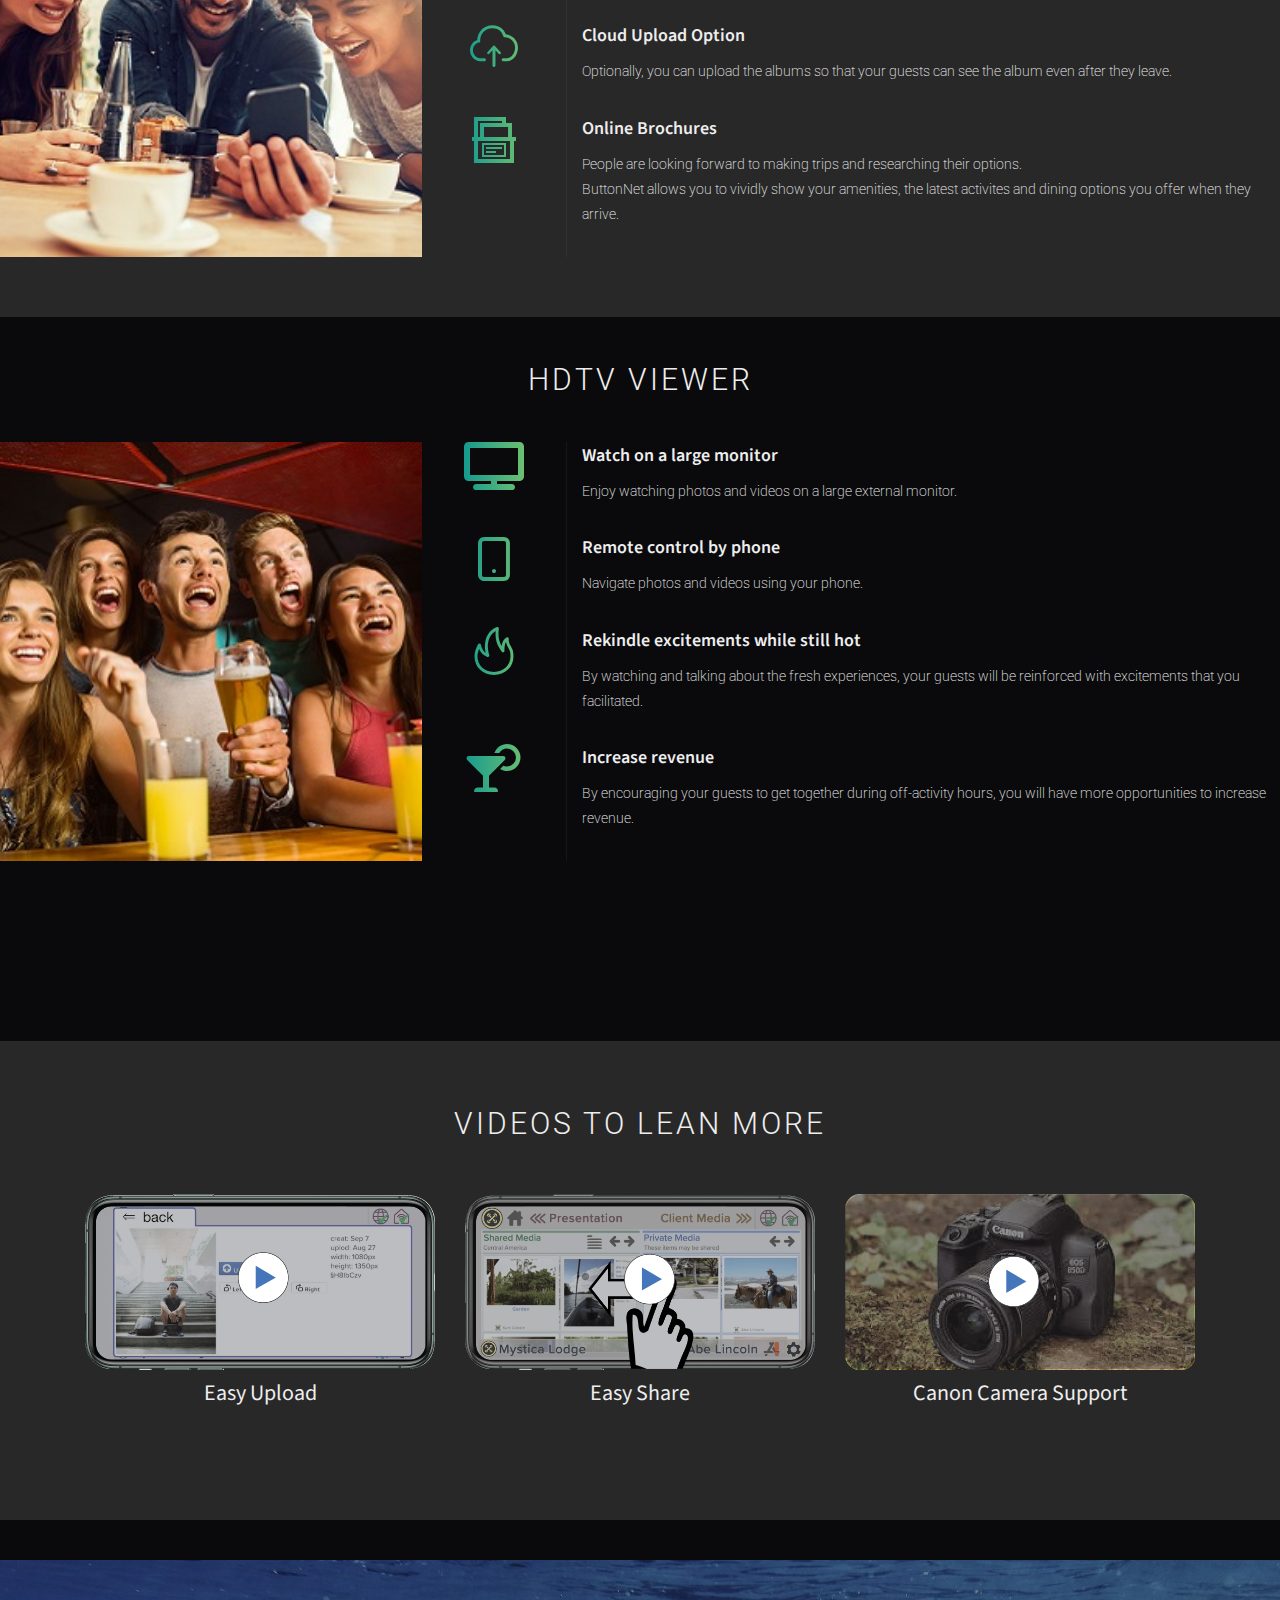
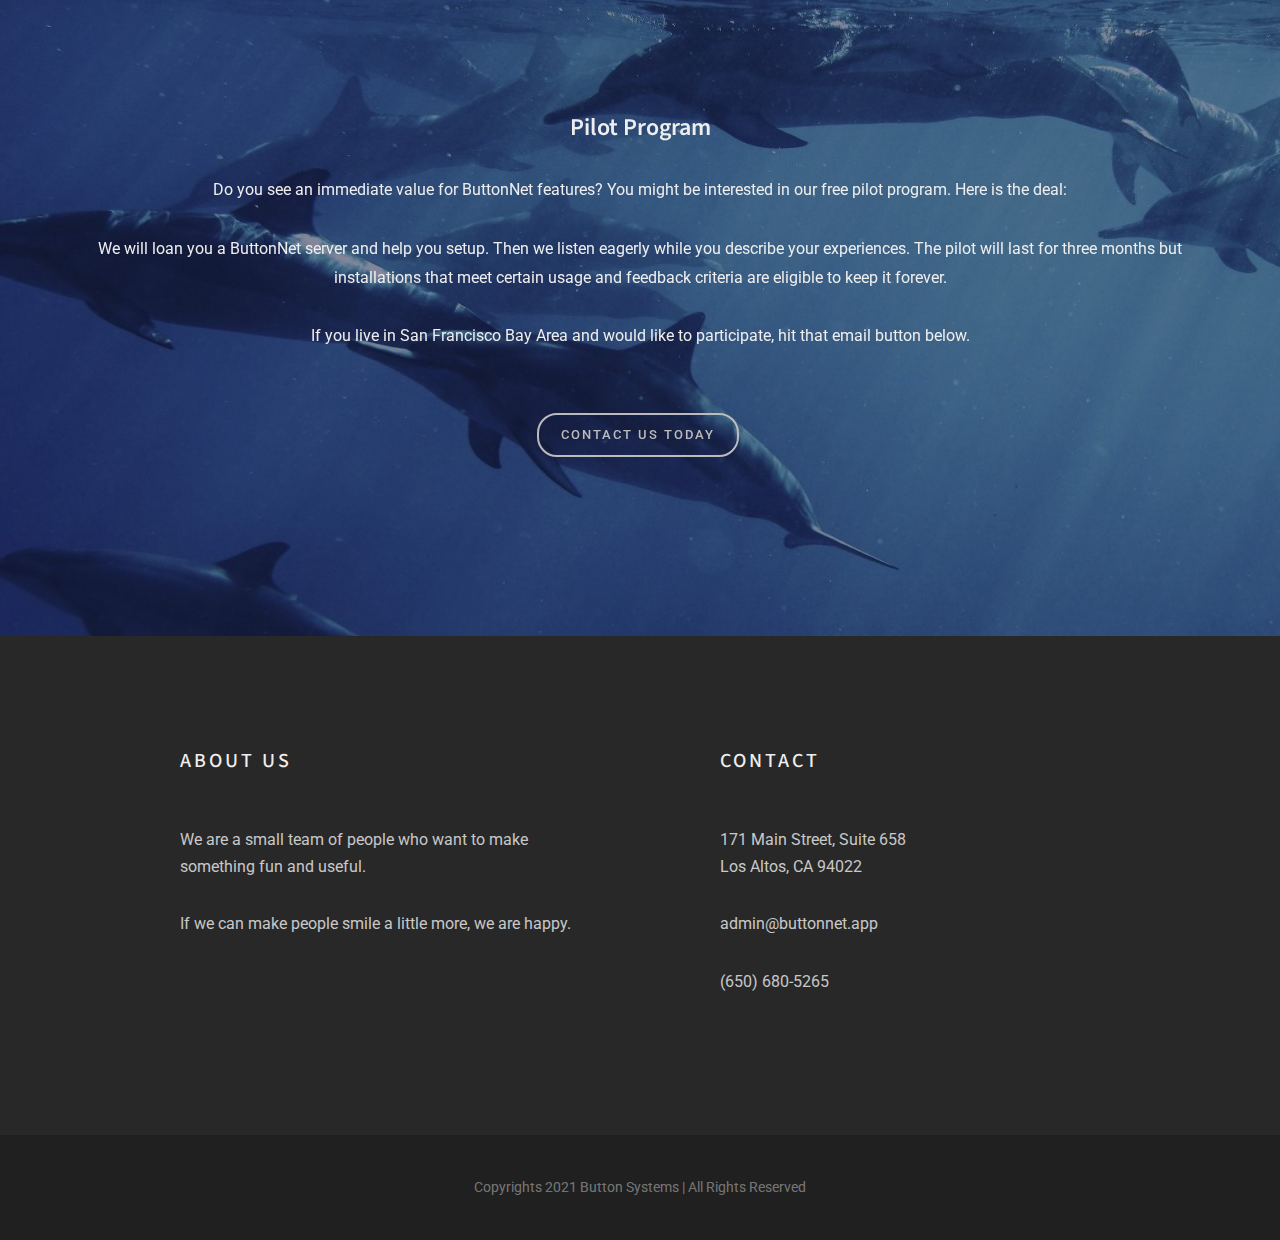
==== commit acc7db6b: "Animate sooner and remove one upsell video" ====
--- a/index.html
+++ b/index.html
@@ -123,12 +123,6 @@
 						<nav class="primary-menu order-lg-3 col-lg-5 px-0" style="position:inherit;">
 
 							<ul class="one-page-menu menu-container justify-content-lg-end" data-easing="easeInOutExpo" data-speed="1250" data-offset="65">
-	<!-- 							<li class="menu-item">
-									<a href="#features" class="menu-link" data-href="#section-services"><div>Features</div></a>
-								</li>
-								<li class="menu-item">
-									<a href="#videos" class="menu-link" data-href="#section-videos"><div>Videos</div></a>
-								</li> -->
 								<li class="menu-item">
 									<a href="#pilot" class="menu-link" data-href="#pilot"><div>Pilot Program</div></a>
 								</li>							
@@ -174,7 +168,6 @@
 					<div class="container center" style="font-family: 'Playfair Display';">
 						<h2 id="top-line-text1" class="top-line-text" style="margin-top:500px;" class="font-weight-bold mb-0">Share photos and videos &mdash; <i>Fast!</i></h2>
 						<h2 id="top-line-text2" class="top-line-text">No matter where you are</h2>
-						<!-- <a href="video/intro-432.mp4" style="opacity:0;" class="play-icon" data-lightbox="iframe"><i class="icon-googleplay"></i></a> -->
 					</div>
 				</div>
 
@@ -201,14 +194,28 @@
 							<!-- Diagram ============================================= -->
 							<div style="position:relative;margin-top:12px;">
 								<div id="upsell" class="upsell">
+									<!-- 
+									   - retain this commented-out html for the time-being
 									<div id="upsell1" style="float:left;position:relative;width:48%;">
 										<div class="overvid-caption">
-											<img id="see-more-intro" src="video/intro-360.jpg" alt="Play" style="cursor:pointer;">
+											<img id="see-more-intro" src="video/intro-360.jpg" alt="Play">
 										</div>
 									</div>
 									<div id="upsell2" style="float:right;position:relative;width:48%;">
 										<div class="overvid-caption">
-											<img id="see-more-usage" src="video/usage-360.jpg" alt="Play" style="cursor:pointer;">
+											<img id="see-more-usage" src="video/usage-360.jpg" alt="Play">
+										</div>
+									</div>
+									   - retain this commented-out html for the time-being
+								  -->
+									<div id="upsell1" style="position:relative;width:48%;margin-left:auto;margin-right:auto;">
+										<div class="overvid-caption">
+											<img id="see-more-intro" src="video/intro-360.jpg" alt="Play">
+										</div>
+									</div>
+									<div id="upsell2" style="float:right;position:relative;width:48%;display:none;">
+										<div class="overvid-caption">
+											<img id="see-more-usage" src="video/usage-360.jpg" alt="Play">
 										</div>
 									</div>
 								</div>
@@ -216,16 +223,15 @@
 									<video muted preload="auto" id="colored-lights" poster="video/colored-lights.jpg" width="100%" >
 										<source src='video/colored-lights.mp4' type='video/mp4' />
 									</video>
-									<video style="display:none;" controls id="two-minute-tale" poster="video/colored-lights.jpg" width="100%" >
+									<video controls id="two-minute-tale" poster="video/colored-lights.jpg">
 										<source src='video/intro-432.mp4' type='video/mp4' />
 									</video>
-									<video style="display:none;" controls id="eight-minute-tale" poster="video/colored-lights.jpg" width="100%" ><source src='video/usage-432.mp4' type='video/mp4' />
+									<video controls id="eight-minute-tale" poster="video/colored-lights.jpg" >
+										<source src='video/usage-432.mp4' type='video/mp4' />
 									</video>
-									<div id="exit-video-overlay" style="width:100%;height:240px;margin-left:auto;margin-right:auto;position:absolute;top:0px;background:linear-gradient(rgba(0,0,0,0.5),rgba(0,0,0,0));display:none;">
-										<img id="exit-video-x" src="video/close-x.svg" alt="Close" style="cursor:pointer;width:56px;height:56px;float:right;padding:8px;">
-									</div>
-									<!-- <div id="exit" class="exit" style="width:100%;height:480px;background:rgba(0,0,0,0.25);margin-left:auto;margin-right:auto;position:absolute;top:0px;">
-									</div> -->
+									<div id="exit-video-overlay">
+										<img id="exit-video-x" src="video/close-x.svg" alt="Close">
+									</div>
 								</div>
 							</div>
 						</div>
--- a/css/custom.css
+++ b/css/custom.css
@@ -4,6 +4,33 @@
 	Add all your Custom Styled CSS here for New Styles or
 	Overwriting Default Theme Styles for Better Handling Updates
 -----------------------------------------------------------------*/
+
+video#two-minute-tale ,
+video#eight-minute-tale {
+  display:                            none;
+  width:                              100%;
+}
+div#exit-video-overlay {
+  width:                              100%;
+  height:                            240px;
+  margin-left:                        auto;
+  margin-right:                       auto;
+  position:                       absolute;
+  top:                                 0px;
+  background: linear-gradient(rgba(0,0,0,0.5),rgba(0,0,0,0));
+  display:                            none; 
+}
+img#exit-video-x {
+  cursor:                          pointer;
+  width:                              56px;
+  height:                             56px;
+  float:                             right;
+  padding:                             8px;
+}
+div.overvid-caption > img {
+  cursor:                          pointer;
+}
+
 
   .slider-element h2.top-line-text {
 		font-size:                        52px;
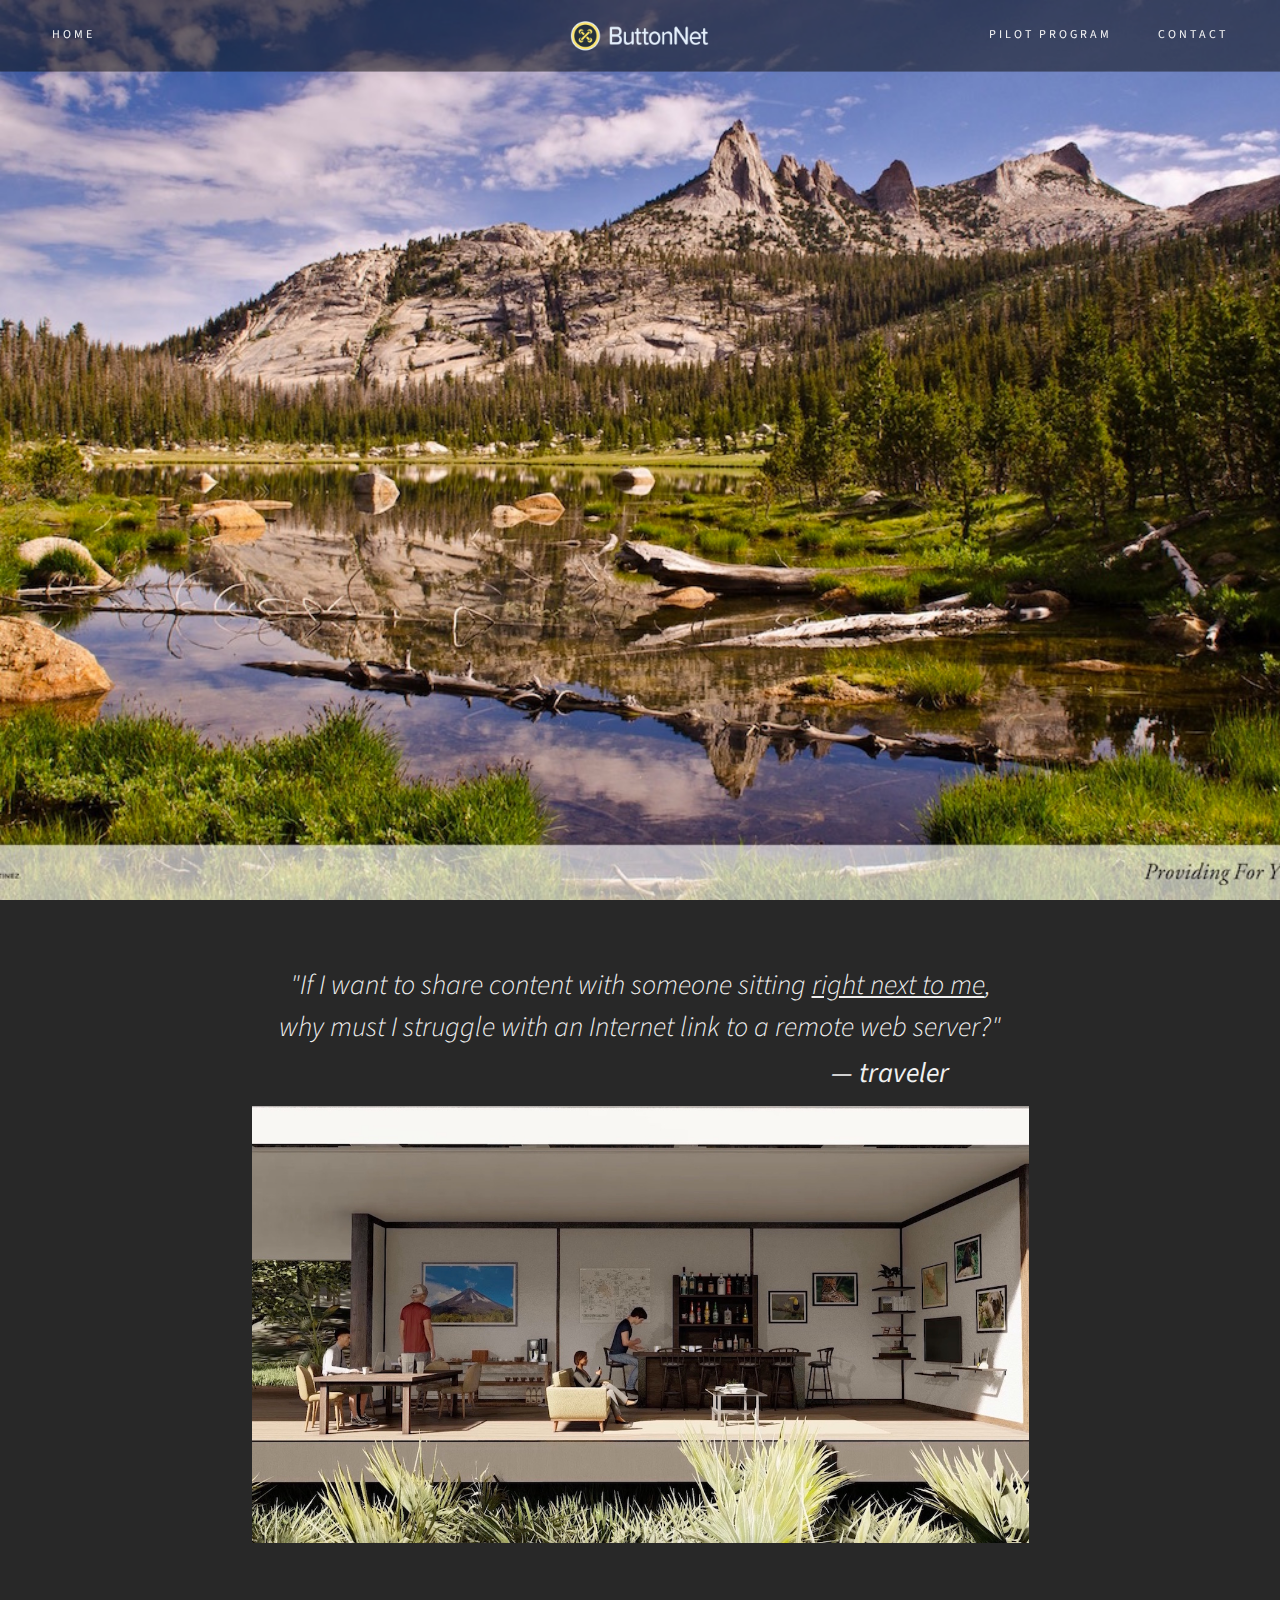
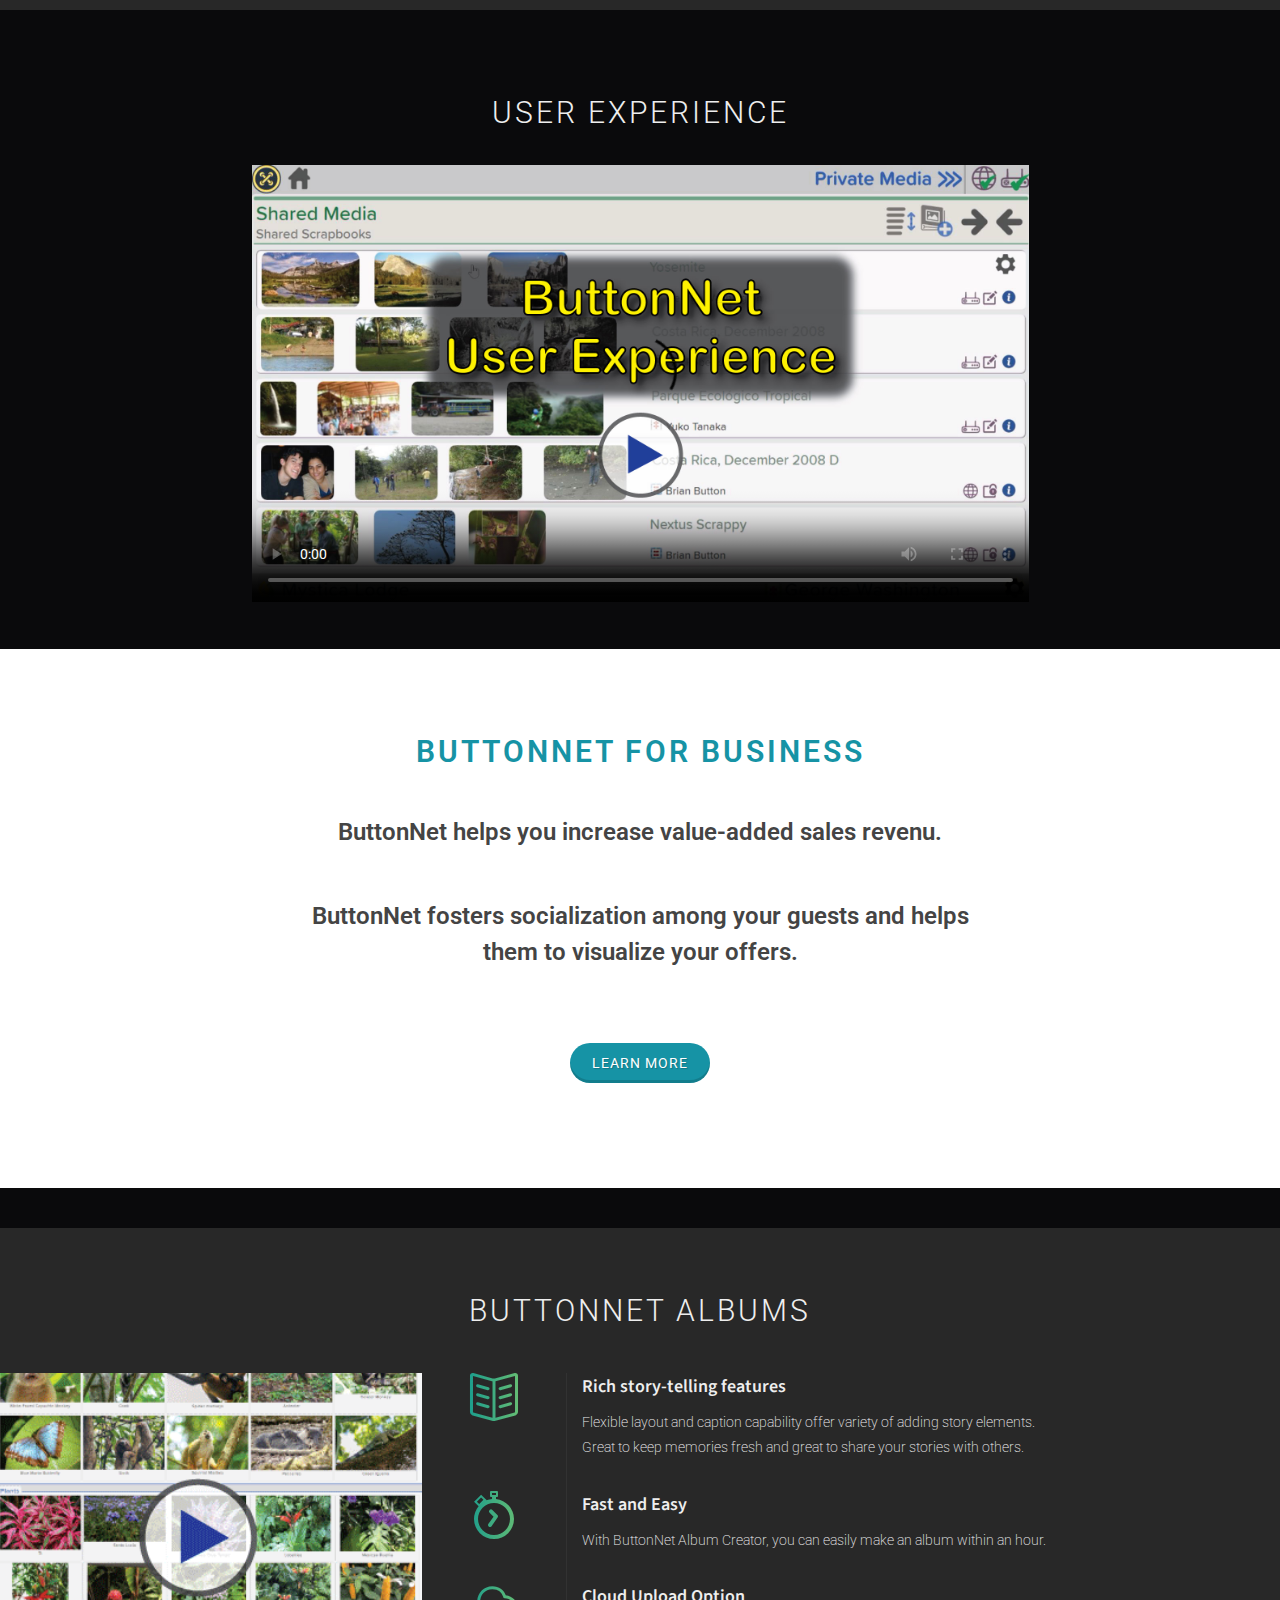
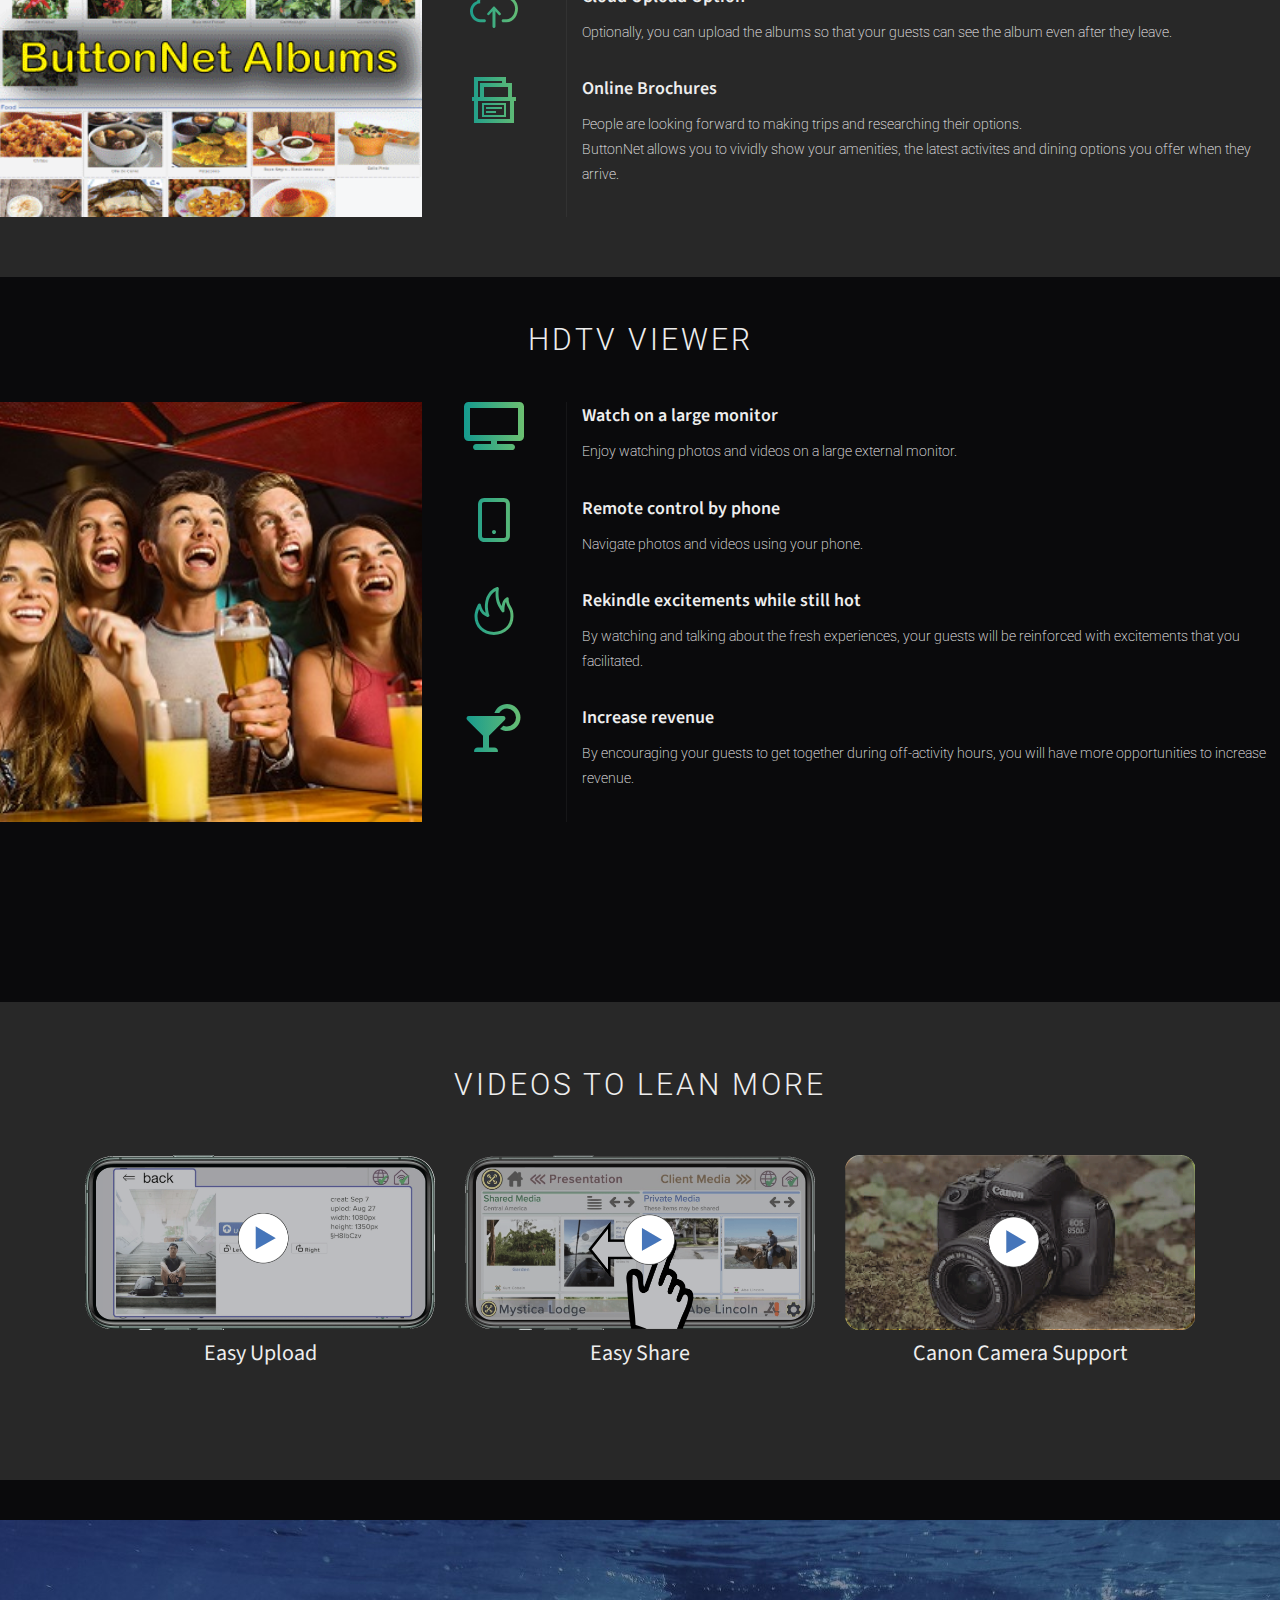
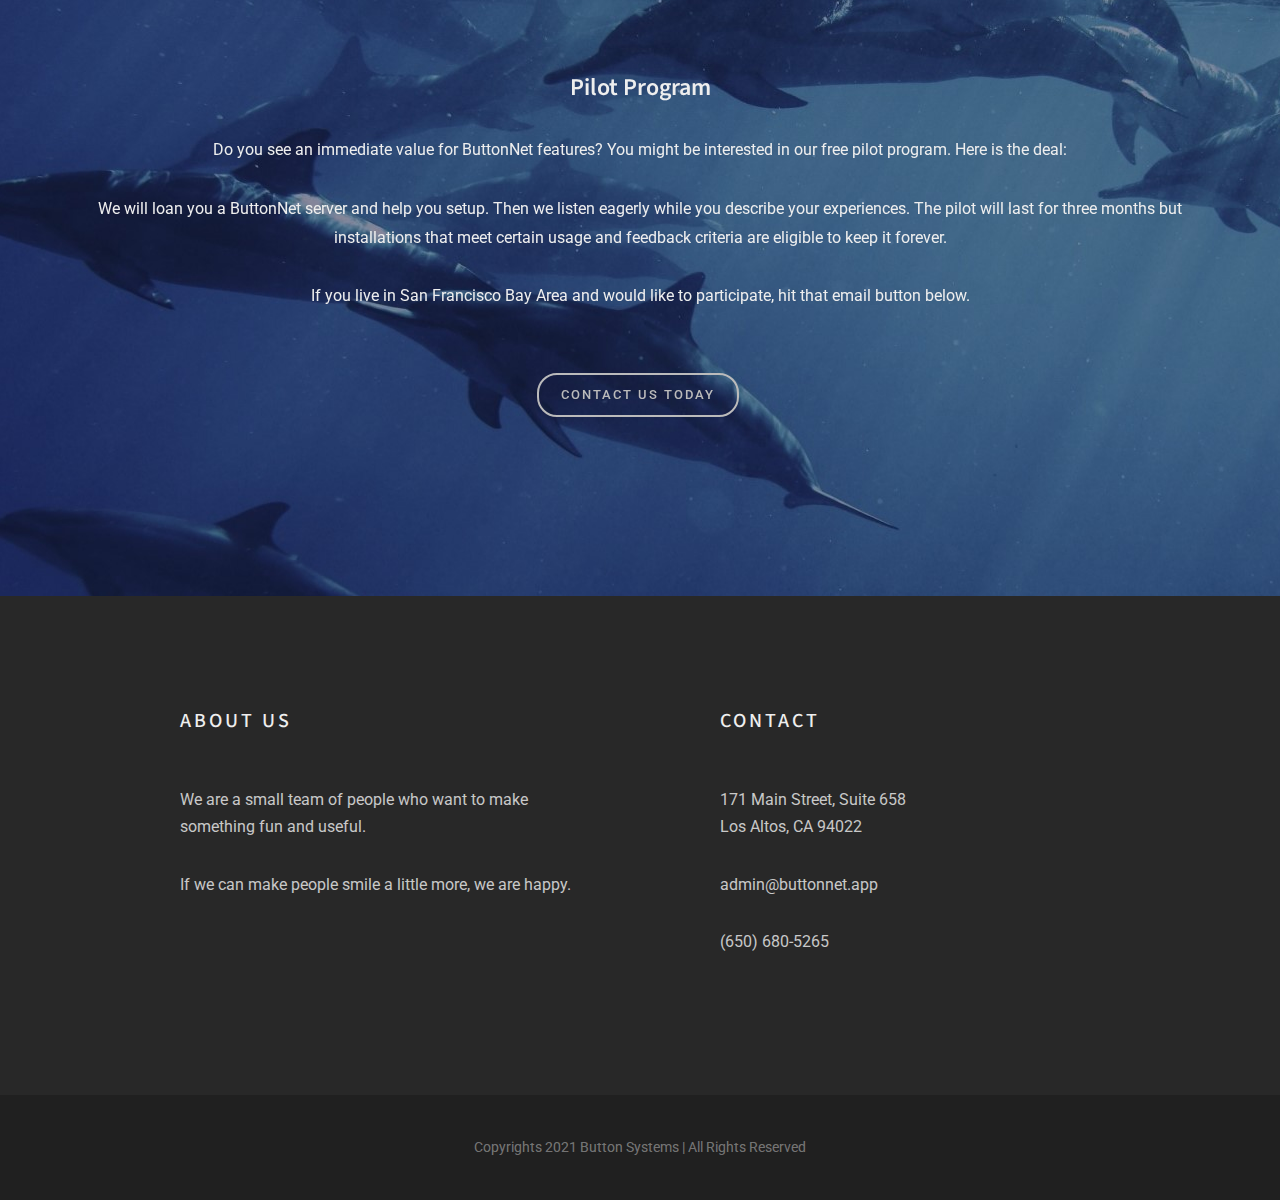
==== commit 3df26fa9: "Updated video posters" ====
--- a/index.html
+++ b/index.html
@@ -246,7 +246,9 @@
 						<h2 class=" mb-0  center text-center text-uppercase font-weight-light ls3 font-body" style="padding-bottom:30px; padding-top:40px;">
 							User Experience
 						</h2>
-						<video poster="style/images/slides/share.jpg" controls style=" width: 70%;"> 
+<!-- 						<video poster="style/images/slides/share.jpg" controls style=" width: 70%;">  -->
+						<video poster="one-page/images/user-experience-video-poster.jpg" controls style=" width: 70%;"> 
+
 							<source src='video/usage-432.mp4' type='video/mp4' />
 						</video>
 					</div>
@@ -286,11 +288,11 @@
 						<div class="section m-0">
 							<div class="container clearfix">
 								<div class="mx-auto center " style="max-width: 900px;">
-									<h2 class="mb-0 ls1 text-uppercase font-weight-light ls3 font-body" style="padding-bottom:40px;">Album Creator</h2>
+									<h2 class="mb-0 ls1 text-uppercase font-weight-light ls3 font-body" style="padding-bottom:40px;">ButtonNet Albums</h2>
 								</div>
 							</div>
 							<div class="row align-items-stretch">
-								<div class="col-lg-4 d-none d-md-block" style="background: url('./style/images/slides/album.jpg') center center no-repeat; background-size: cover;">
+								<div class="col-lg-4 d-none d-md-block" style="background: url('./one-page/images/buttonnet-albums-video-poster.png') center center no-repeat; background-size: cover;">
 								</div>
 								<div class="col-lg-8">
 									<div class="row align-items-stretch grid-border clearfix">
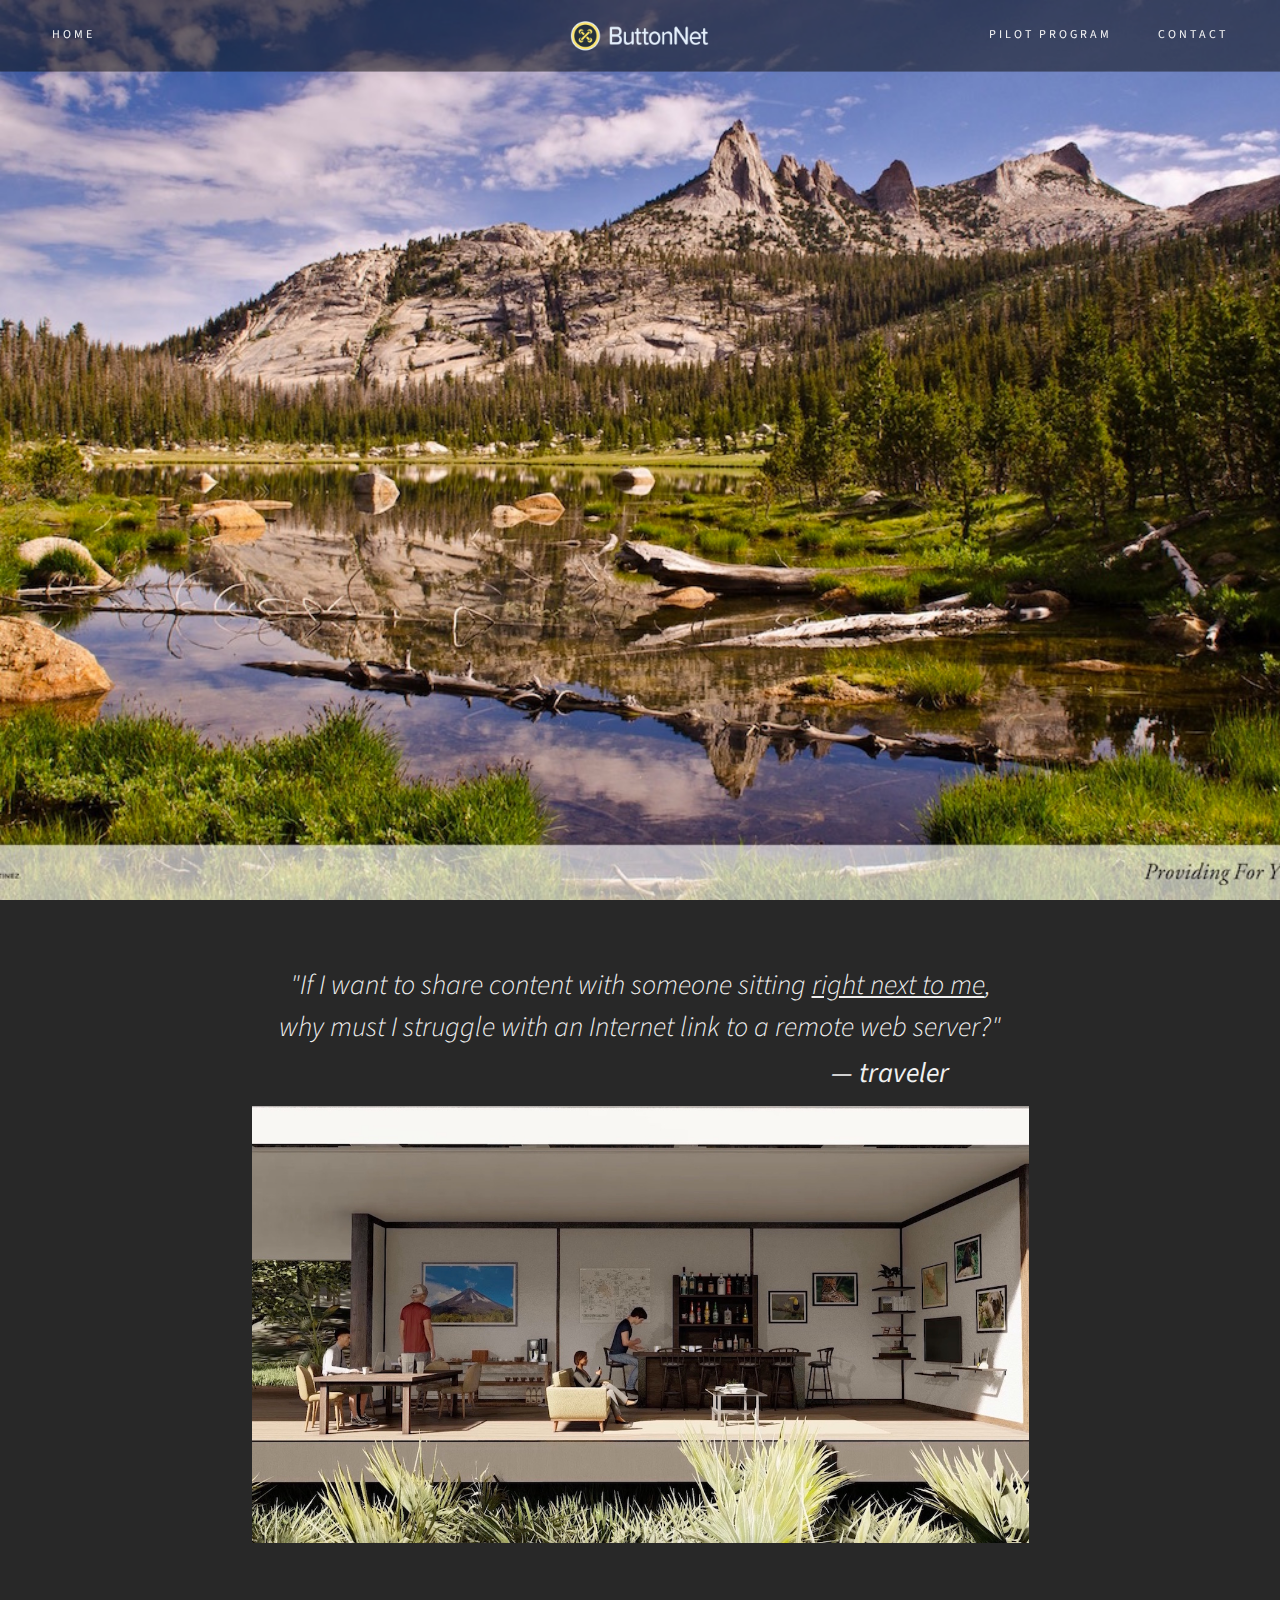
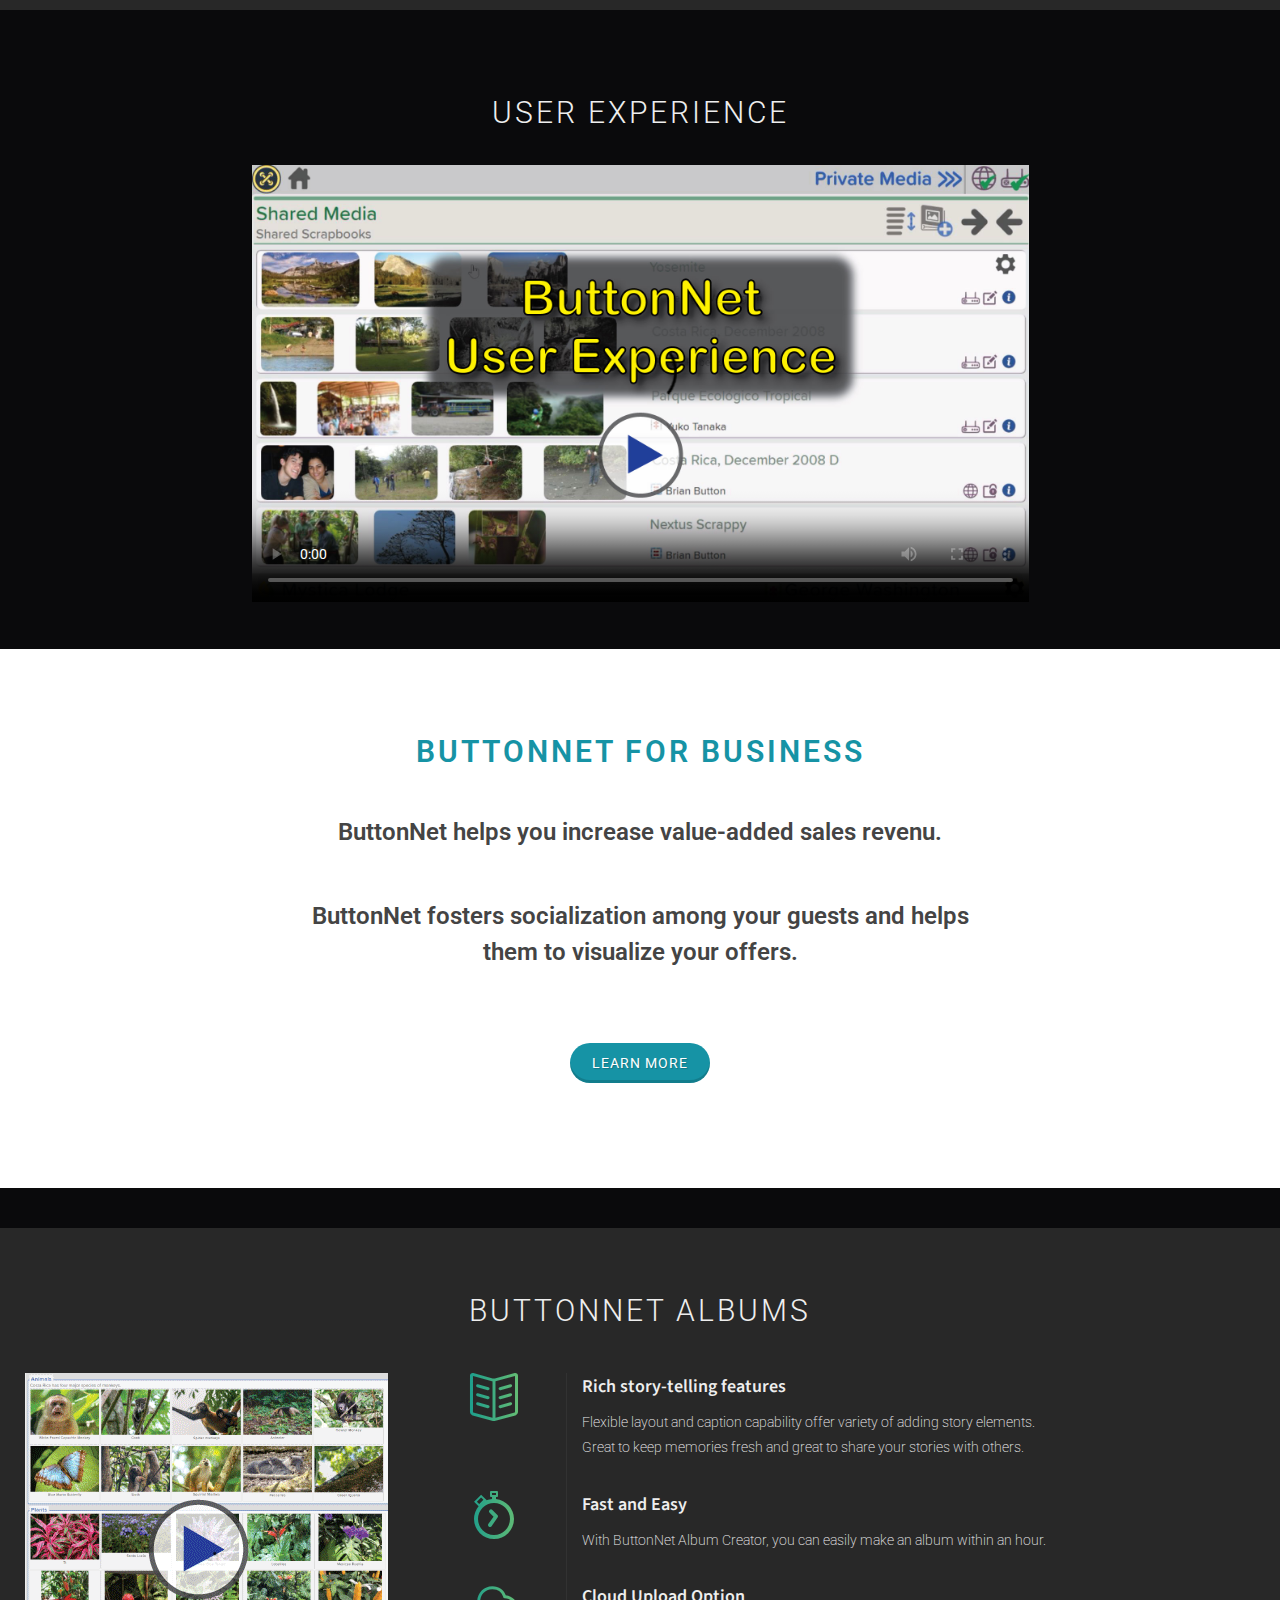
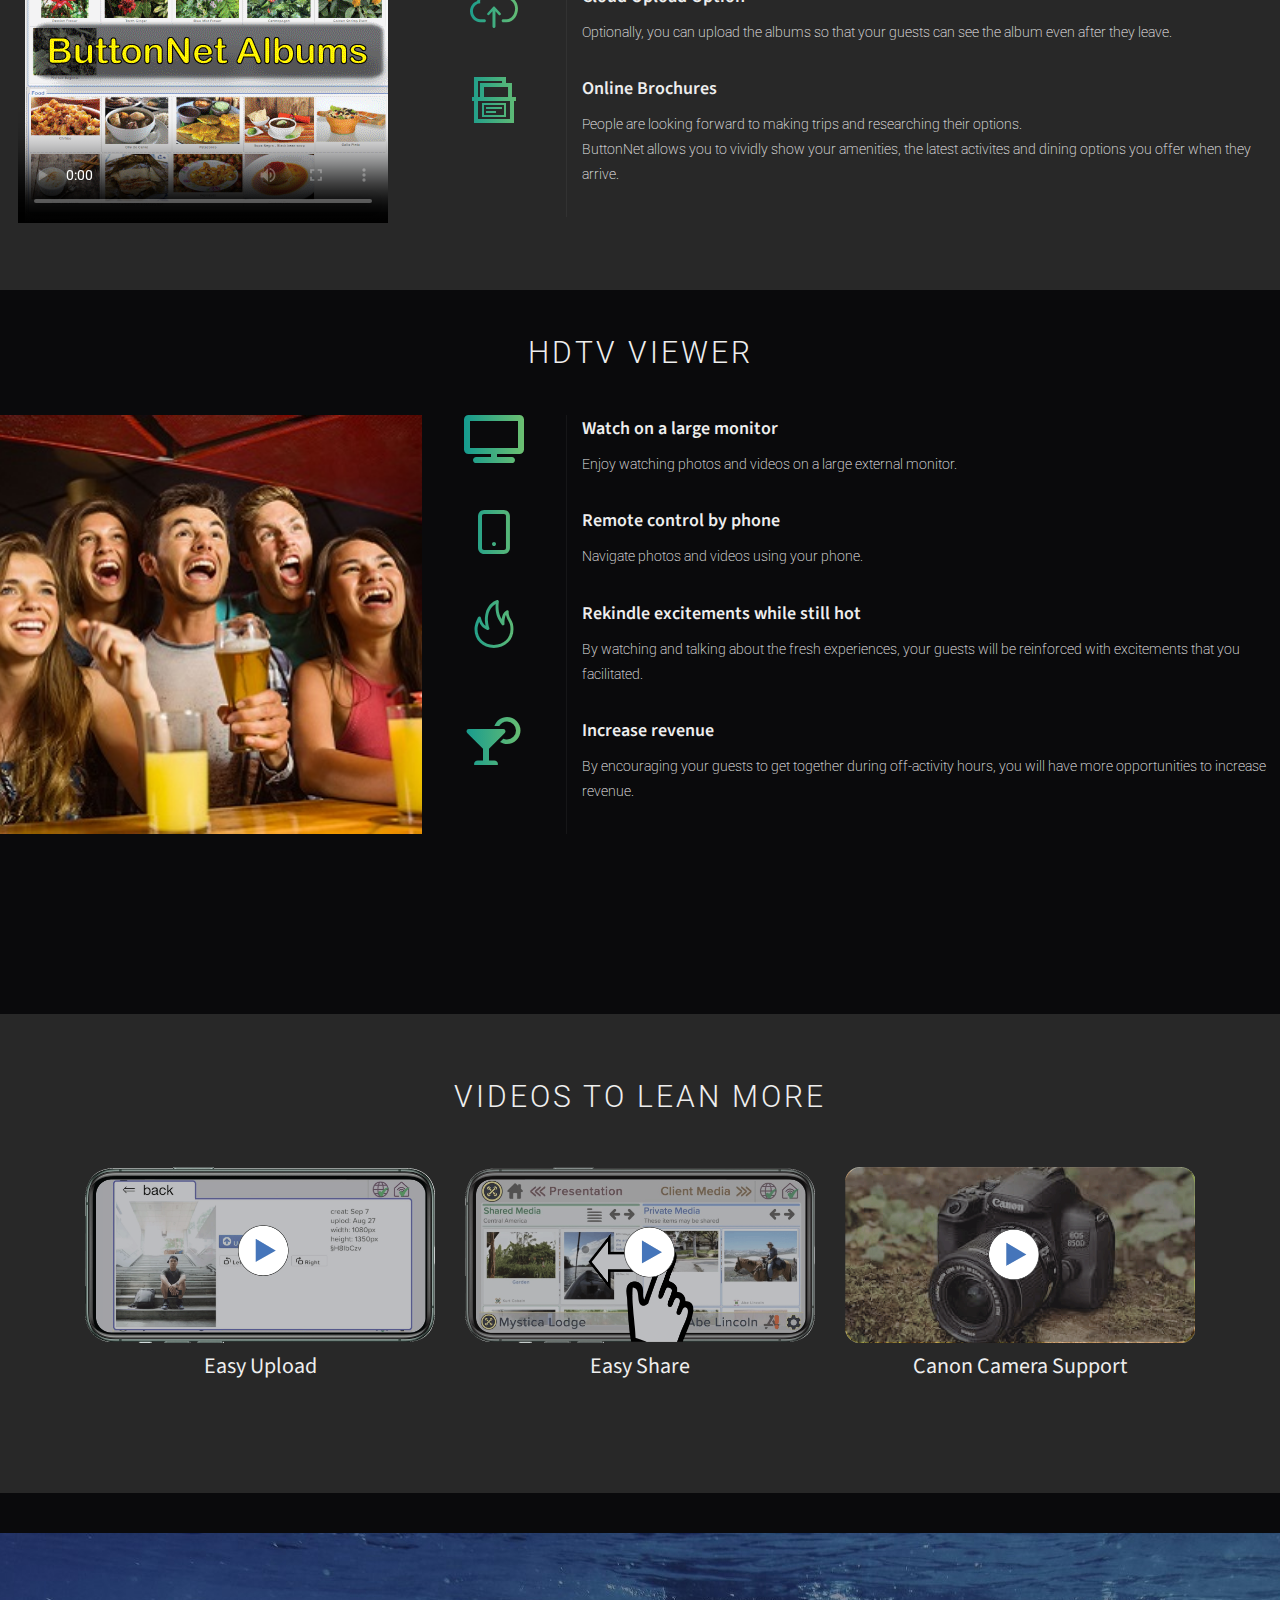
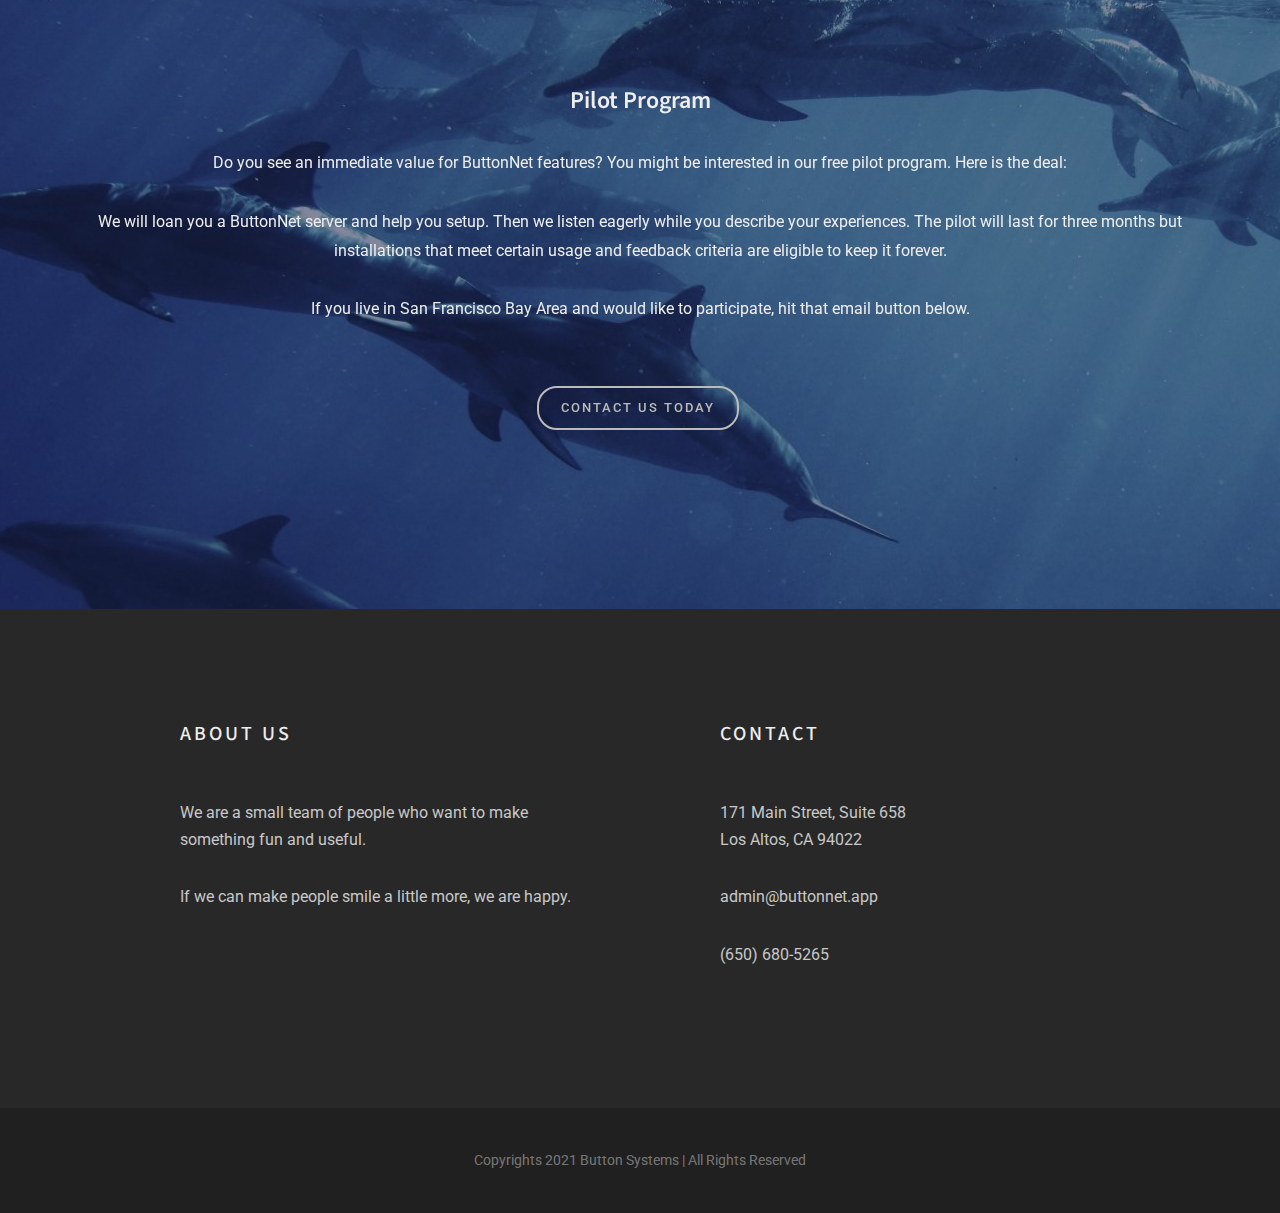
==== commit 76fcc623: "Added the link to the album video" ====
--- a/index.html
+++ b/index.html
@@ -292,8 +292,13 @@
 								</div>
 							</div>
 							<div class="row align-items-stretch">
-								<div class="col-lg-4 d-none d-md-block" style="background: url('./one-page/images/buttonnet-albums-video-poster.png') center center no-repeat; background-size: cover;">
-								</div>
+								<div class="col-lg-4 d-none d-md-block">
+									<video  id="video" poster="./one-page/images/buttonnet-albums-video-poster.png" controls >
+										<source src="./video/album-432.mp4" type="video/mp4" >
+									</video>								
+								
+								</div>
+
 								<div class="col-lg-8">
 									<div class="row align-items-stretch grid-border clearfix">
 										<div class="col-2">
--- a/style.css
+++ b/style.css
@@ -17090,3 +17090,6 @@
 .text-red {color: #C02942; }
 .text-dirtygreen {color: #1693A5; }
 .text-button-green {color: #59BA41; }
+
+#video
+{ position:relative; z-index:9997;}
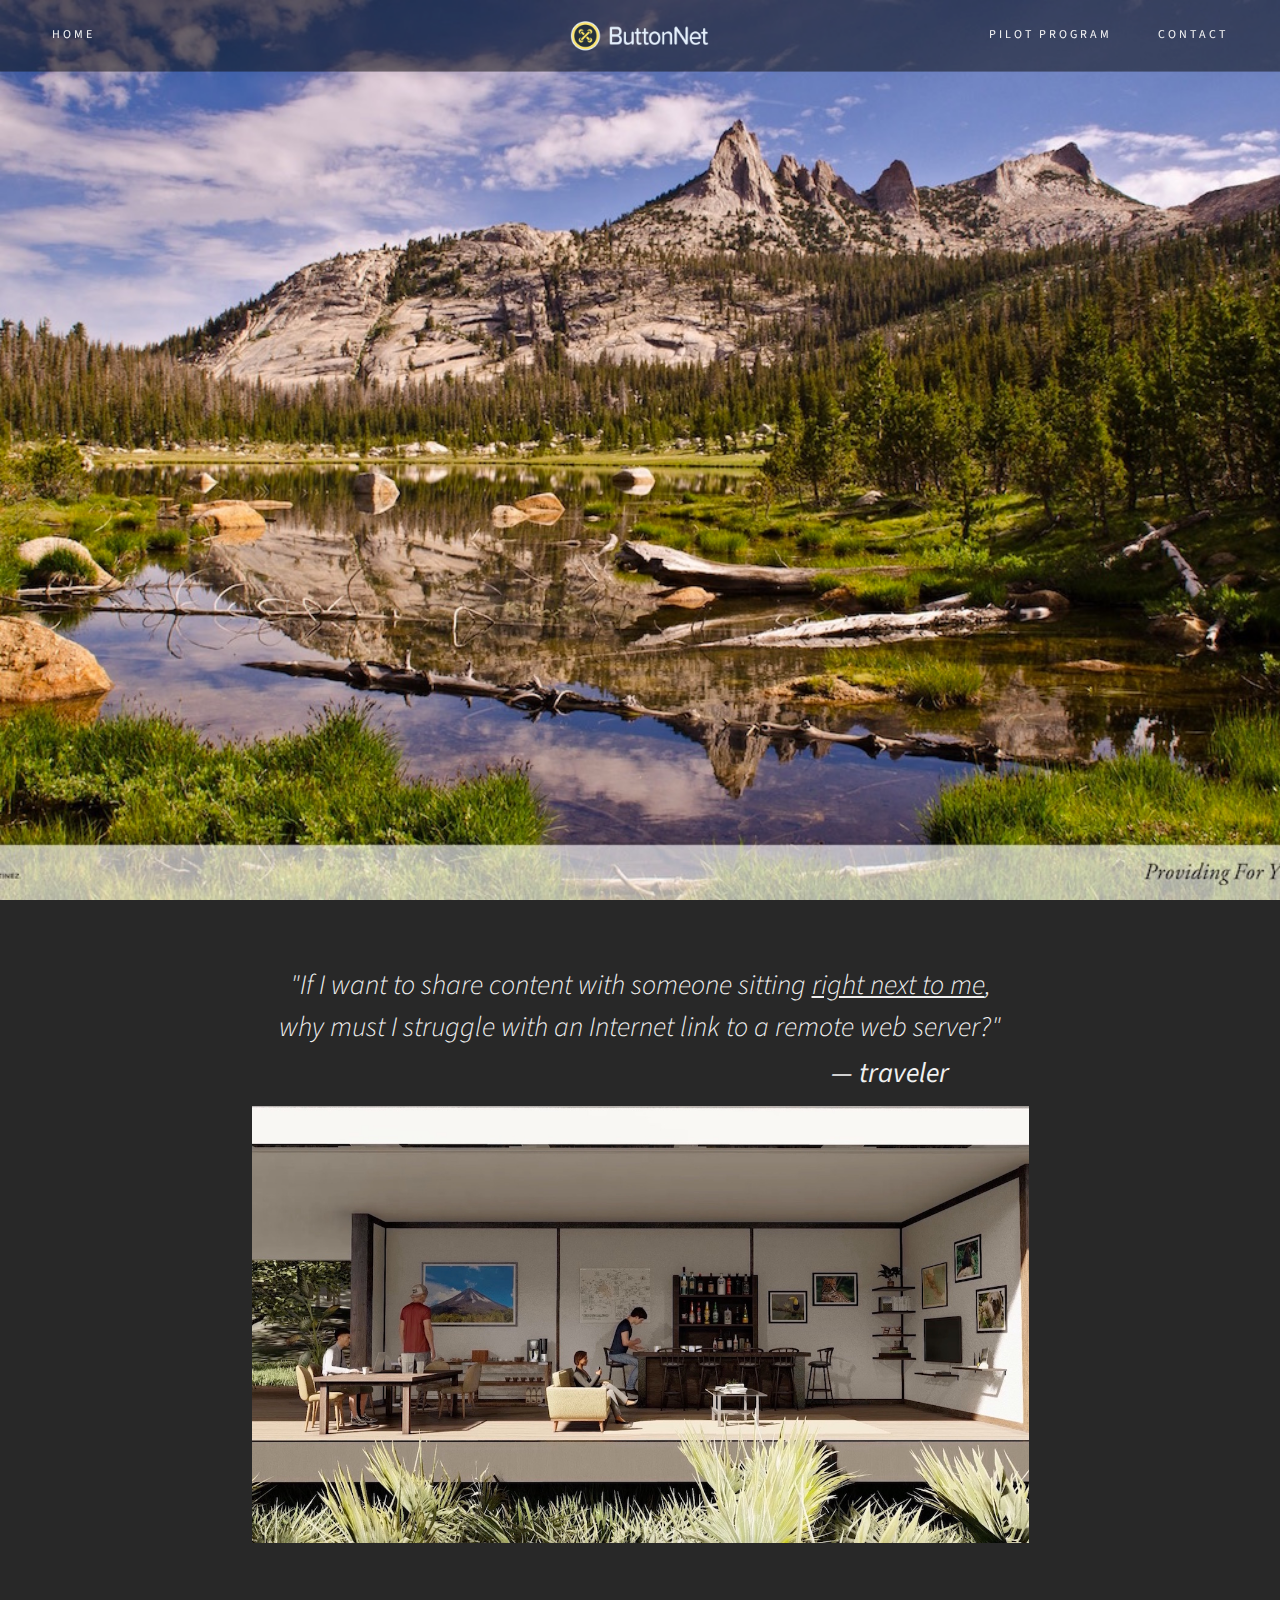
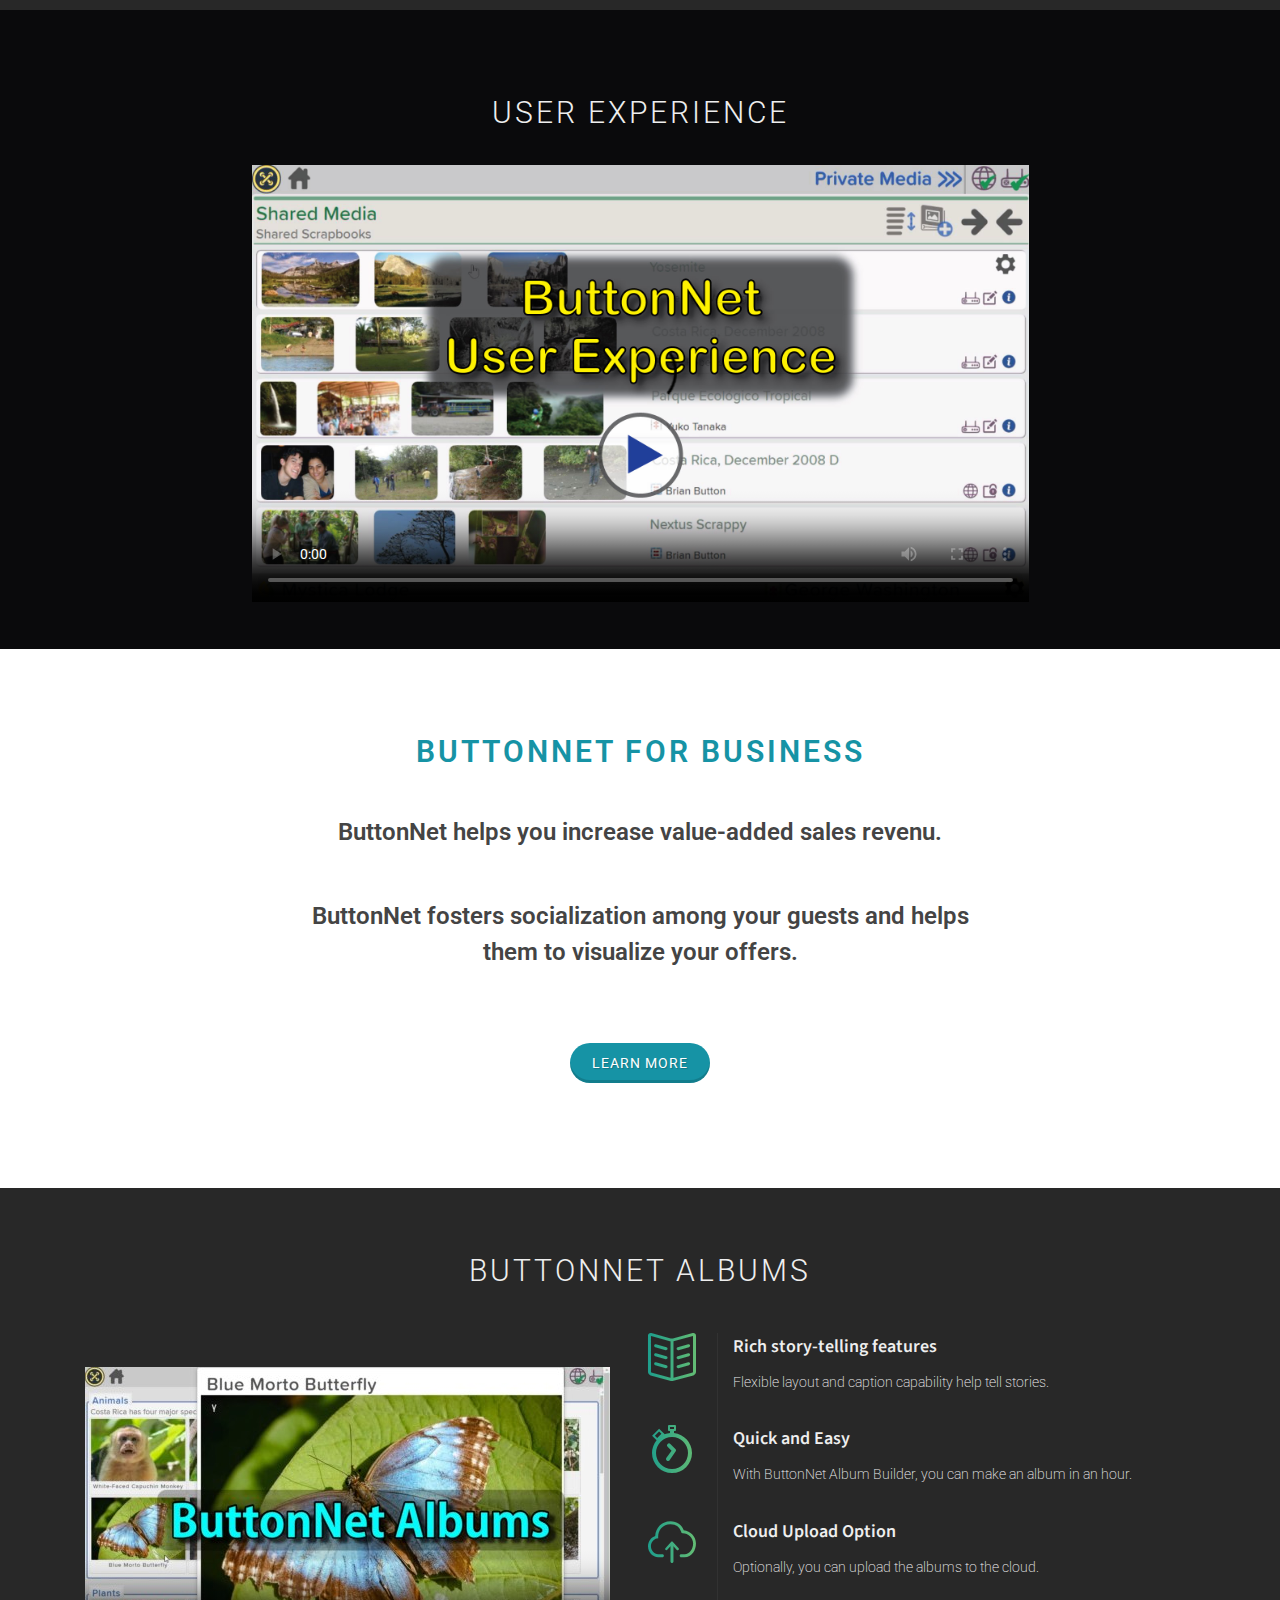
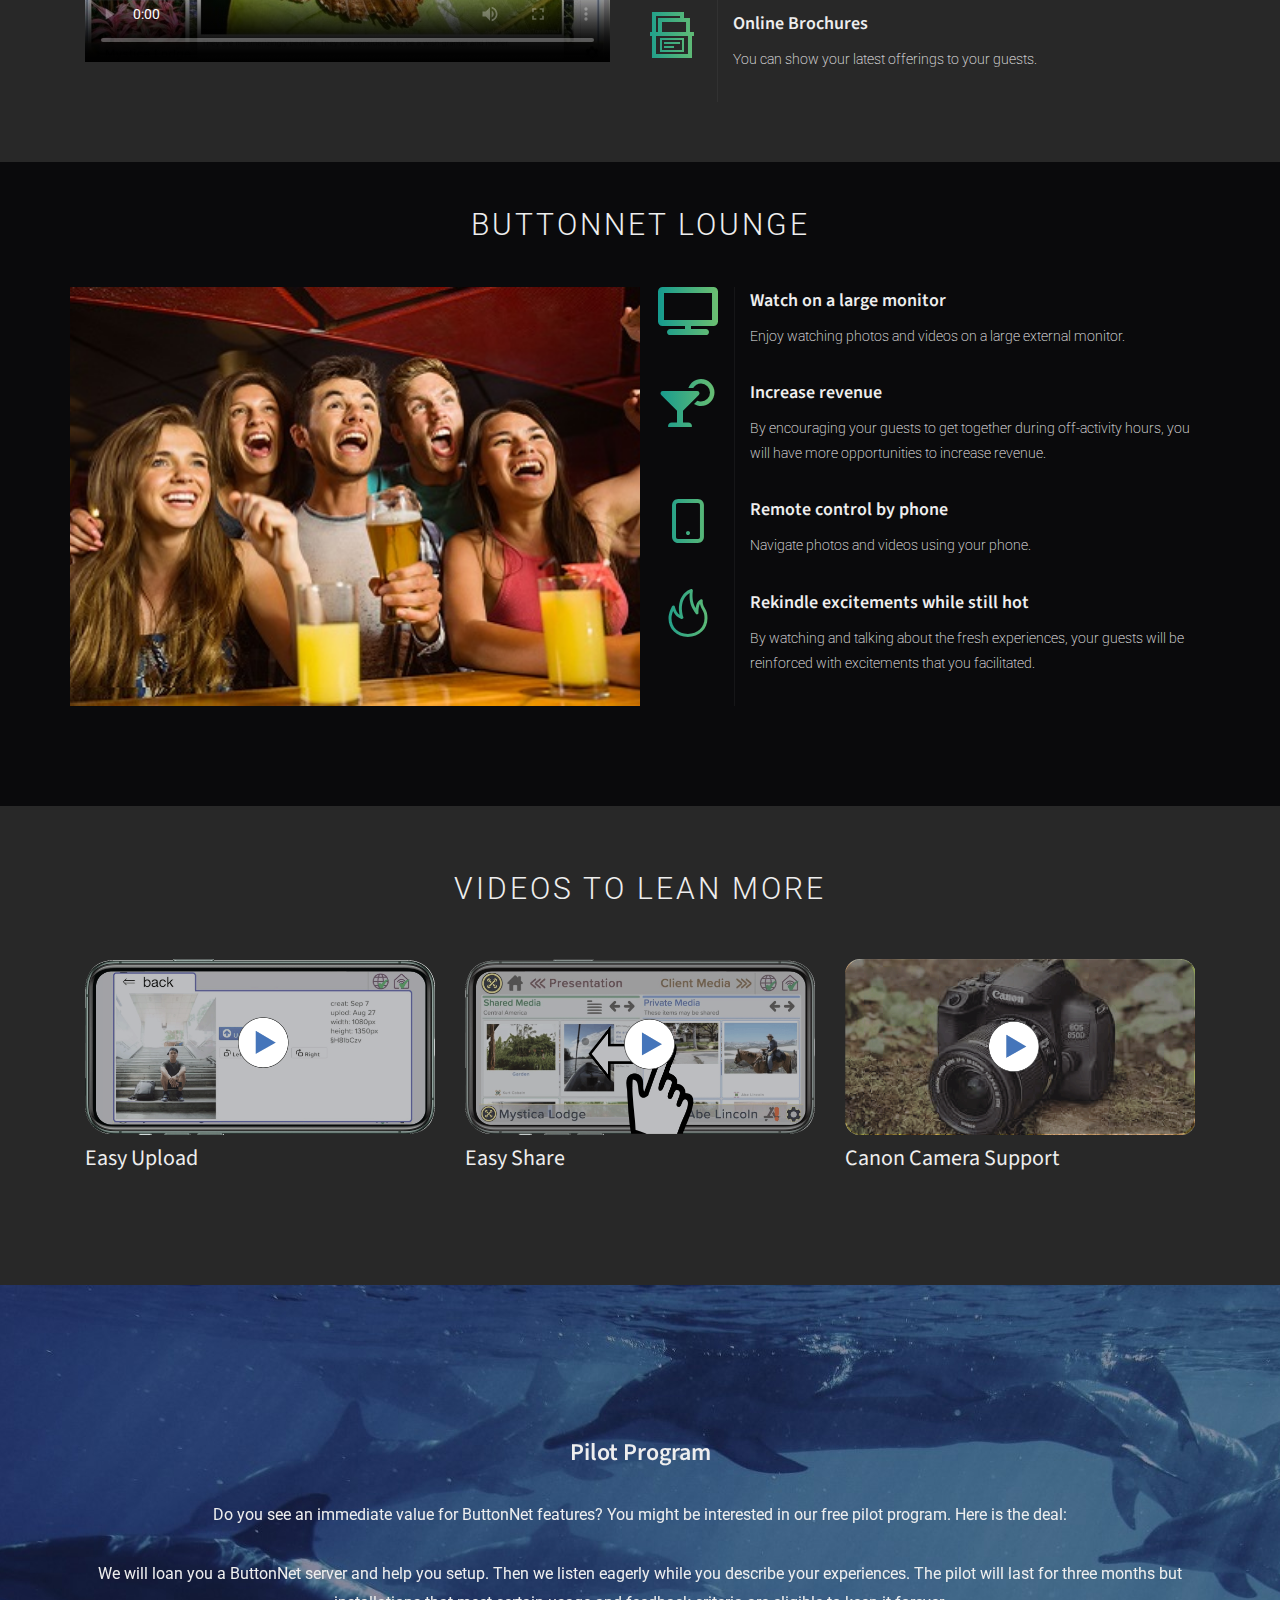
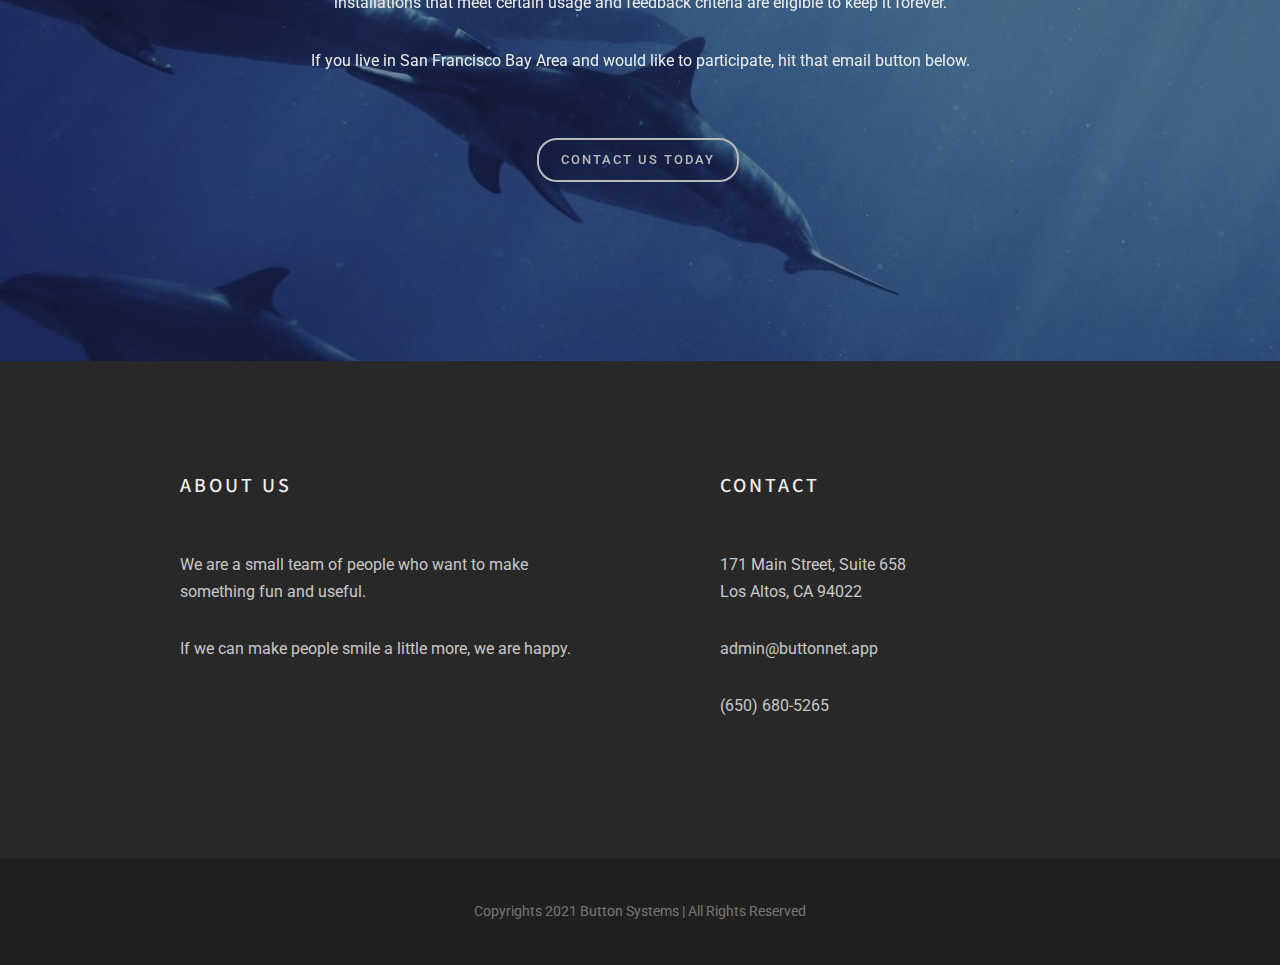
==== commit 7a0d6d70: "Changed album video poster" ====
--- a/index.html
+++ b/index.html
@@ -281,25 +281,25 @@
 				</div>
 				
 				
-				<div id="section-blog" class="page-section center">
 					
-					<div id="section-services" class="page-section pt-0">
-
-						<div class="section m-0">
-							<div class="container clearfix">
-								<div class="mx-auto center " style="max-width: 900px;">
-									<h2 class="mb-0 ls1 text-uppercase font-weight-light ls3 font-body" style="padding-bottom:40px;">ButtonNet Albums</h2>
-								</div>
-							</div>
-							<div class="row align-items-stretch">
-								<div class="col-lg-4 d-none d-md-block">
-									<video  id="video" poster="./one-page/images/buttonnet-albums-video-poster.png" controls >
+				<div id="section-services" class="page-section pt-0">
+
+					<div class="section m-0">
+						<div class="container clearfix">
+							<div class="mx-auto center " style="max-width: 900px;">
+								<h2 class="mb-0 ls1 text-uppercase font-weight-light ls3 font-body" style="padding-bottom:40px;">ButtonNet Albums</h2>
+							</div>
+						<!-- </div> -->
+							<div class="grid-inner row align-items-center">
+
+								<div class="col-lg-6 d-none d-md-block" style="vertical-align:middle;">
+									<video  id="video" poster="./one-page/images/buttonnet-albums-butterfly-525.jpg"  controls  >
 										<source src="./video/album-432.mp4" type="video/mp4" >
 									</video>								
 								
 								</div>
 
-								<div class="col-lg-8">
+								<div class="col-lg-6">
 									<div class="row align-items-stretch grid-border clearfix">
 										<div class="col-2">
 											<div class="feature-box fbox-center fbox-dark fbox-plain">
@@ -310,8 +310,8 @@
 										</div>
 										<div class="col-10 font-weight-light"  style=" text-align:left;" >											
 											<h4 style="margin-bottom:10px;" >Rich story-telling features</h4>
-											<p style="font-weight:200; font-size:14px;" >Flexible layout and caption capability offer variety of adding story elements.
-											<br>Great to keep memories fresh and great to share your stories with others.</p>
+											<p style="font-weight:200; font-size:14px;" >Flexible layout and caption capability help tell stories.
+											</p>
 										</div>
 									</div>
 									
@@ -324,8 +324,8 @@
 											</div>	
 										</div>
 										<div class="col-10 font-weight-light"  style=" text-align:left;" >											
-											<h4 style="margin-bottom:10px;" >Fast and Easy</h4>
-											<p style="font-weight:200; font-size:14px;" >With ButtonNet Album Creator, you can easily make an album within an hour.</p>
+											<h4 style="margin-bottom:10px;" >Quick and Easy</h4>
+											<p style="font-weight:200; font-size:14px;" >With ButtonNet Album Builder, you can make an album in an hour.</p>
 										</div>
 									</div>
 									
@@ -339,7 +339,7 @@
 											</div>
 											<div class="col-10 font-weight-light"  style=" text-align:left;" >											
 													<h4 style="margin-bottom:10px;" >Cloud Upload Option</h4>
-													<p style="font-weight:200; font-size:14px;" >Optionally, you can upload the albums so that your guests can see the album even after they leave.</p>
+													<p style="font-weight:200; font-size:14px;" >Optionally, you can upload the albums to the cloud.</p>
 											</div>
 									</div>	
 									
@@ -353,140 +353,139 @@
 										</div>
 										<div class="col-10 font-weight-light"  style=" text-align:left;" >											
 											<h4 style="margin-bottom:10px;" >Online Brochures</h4>
-											<p style="font-weight:200; font-size:14px;" >People are looking forward to making trips and researching their options.<br>
-											ButtonNet allows you to vividly show your amenities, the latest activites and dining options you offer when they arrive.</p>
-										</div>
-									</div>
-								</div>
-
-							</div>
-						</div>
-					
-					
-						<div class=" m-0"  style="padding-top:40px;" >
-							<div class="container clearfix">
-								<div class="mx-auto center " style="max-width: 900px;">
-									<h2 class="mb-0 ls1 text-uppercase font-weight-light ls3 font-body" style="padding-bottom:40px;">
-											HDTV Viewer</h2>
-								</div>
-							</div>
-					
-
-							<div class="row align-items-stretch">
-								<div class="col-lg-4 d-none d-md-block" style="background: url('./style/images/slides/watch.jpg') center center no-repeat; background-size: cover;">
-								</div>
-								<div class="col-lg-8">
-									<div class="row align-items-stretch grid-border clearfix">
+											<p style="font-weight:200; font-size:14px;" >You can show your latest offerings to your guests.</p>
+										</div>
+									</div>
+								</div>
+
+							</div>
+						</div> <!-- container -->
+					</div>
+				
+				
+					<div class=" m-0"  style="padding-top:40px;" >
+						<div class="container clearfix">
+							<div class="mx-auto center " style="max-width: 900px;">
+								<h2 class="mb-0 ls1 text-uppercase font-weight-light ls3 font-body" style="padding-bottom:40px;">
+										ButtonNet Lounge</h2>
+							</div>
+						<!-- </div> -->
+				
+
+						<div class="row align-items-stretch">
+							<div class="col-lg-6 d-none d-md-block" style="background: url('./style/images/slides/watch.jpg') center center no-repeat; background-size: cover;">
+							</div>
+							<div class="col-lg-6">
+								<div class="row align-items-stretch grid-border clearfix">
+									<div class="col-2">
+										<div class="feature-box fbox-center fbox-dark fbox-plain">
+											<div class="fbox-icon">
+												<i class="icon-tv op-gradient-icon"></i>
+											</div>
+										</div>	
+									</div>
+									<div class="col-10 font-weight-light"  style=" text-align:left;" >											
+										<h4 style="margin-bottom:10px;" >Watch on a large monitor</h4>
+										<p style="font-weight:200; font-size:14px;" >Enjoy watching photos and videos on a large external monitor.</p>
+									</div>
+								</div>
+								
+								<div class="row align-items-stretch grid-border clearfix">
+									<div class="col-2">
+										<div class="feature-box fbox-center fbox-dark fbox-plain">
+											<div class="fbox-icon">
+												<i class="icon-cocktail op-gradient-icon"></i>
+											</div>
+										</div>	
+									</div>
+									<div class="col-10 font-weight-light"  style=" text-align:left;" >											
+										<h4 style="margin-bottom:10px;" >Increase revenue</h4>
+										<p style="font-weight:200; font-size:14px;" >By encouraging your guests to get together during off-activity hours, you will have more opportunities to increase revenue. </p>
+									</div>
+								</div>
+								
+								<div class="row align-items-stretch grid-border clearfix">
+									<div class="col-2">
+										<div class="feature-box fbox-center fbox-dark fbox-plain">
+											<div class="fbox-icon">
+												<i class="icon-line-smartphone op-gradient-icon"></i>
+											</div>
+										</div>	
+									</div>
+									<div class="col-10 font-weight-light"  style=" text-align:left;" >											
+										<h4 style="margin-bottom:10px;" >Remote control by phone</h4>
+										<p style="font-weight:200; font-size:14px;" >Navigate photos and videos using your phone.</p>
+									</div>
+								</div>
+								
+								<div class="row align-items-stretch grid-border clearfix">
 										<div class="col-2">
 											<div class="feature-box fbox-center fbox-dark fbox-plain">
 												<div class="fbox-icon">
-													<i class="icon-tv op-gradient-icon"></i>
+													<i class="icon-line2-fire op-gradient-icon"></i>
 												</div>
 											</div>	
 										</div>
 										<div class="col-10 font-weight-light"  style=" text-align:left;" >											
-											<h4 style="margin-bottom:10px;" >Watch on a large monitor</h4>
-											<p style="font-weight:200; font-size:14px;" >Enjoy watching photos and videos on a large external monitor.</p>
-										</div>
-									</div>
-									
-									<div class="row align-items-stretch grid-border clearfix">
-										<div class="col-2">
-											<div class="feature-box fbox-center fbox-dark fbox-plain">
-												<div class="fbox-icon">
-													<i class="icon-line-smartphone op-gradient-icon"></i>
-												</div>
-											</div>	
-										</div>
-										<div class="col-10 font-weight-light"  style=" text-align:left;" >											
-											<h4 style="margin-bottom:10px;" >Remote control by phone</h4>
-											<p style="font-weight:200; font-size:14px;" >Navigate photos and videos using your phone.</p>
-										</div>
-									</div>
-									
-									<div class="row align-items-stretch grid-border clearfix">
-											<div class="col-2">
-												<div class="feature-box fbox-center fbox-dark fbox-plain">
-													<div class="fbox-icon">
-														<i class="icon-line2-fire op-gradient-icon"></i>
-													</div>
-												</div>	
-											</div>
-											<div class="col-10 font-weight-light"  style=" text-align:left;" >											
-													<h4 style="margin-bottom:10px;" >Rekindle excitements while still hot</h4>
-													<p style="font-weight:200; font-size:14px;" >By watching and talking about the fresh experiences, your guests will be reinforced with excitements that you facilitated.</p>
-											</div>
-									</div>	
-									
-									<div class="row align-items-stretch grid-border clearfix">
-										<div class="col-2">
-											<div class="feature-box fbox-center fbox-dark fbox-plain">
-												<div class="fbox-icon">
-													<i class="icon-cocktail op-gradient-icon"></i>
-												</div>
-											</div>	
-										</div>
-										<div class="col-10 font-weight-light"  style=" text-align:left;" >											
-											<h4 style="margin-bottom:10px;" >Increase revenue</h4>
-											<p style="font-weight:200; font-size:14px;" >By encouraging your guests to get together during off-activity hours, you will have more opportunities to increase revenue. </p>
-										</div>
-									</div>
-						
-								</div>
-
-							</div>
-						</div>
-						
-					</div>
-
-				</div>
-				<div id="section-blog" class="page-section center">
-
-		    <a name="videos"></a>
-					<div id="section-videos" class="section mb-0">
+												<h4 style="margin-bottom:10px;" >Rekindle excitements while still hot</h4>
+												<p style="font-weight:200; font-size:14px;" >By watching and talking about the fresh experiences, your guests will be reinforced with excitements that you facilitated.</p>
+										</div>
+								</div>	
+								
+
 					
-						<h2 class="text-center text-uppercase font-weight-light ls3 font-body">Videos to lean more</h2>
-						
+							</div>
+
+						</div>
+					</div>  <!-- Container -->
+					</div>
 					
-						<div class="container clearfix">
-
-							<div class="row posts-md mt-5 col-mb-50 mb-0">
-								<div id="piglets-video0-column" class="entry col-md-4">
-									<div id="piglets-video0-div" class="mt-3 mt-lg-0">
-										<video id="piglets-video0" poster="./one-page/images/upload.png" style="width:100%;transition-property:width,height;transition-duration:0.5s,0.5s;transition-timing-function:linear;">
-											<source src='./video/upload3.mp4' type='video/mp4' />
-										</video>
-										<div class="entry-title nott">
-											<h3 class="font-weight-normal">Easy Upload</h3>
-										</div>
-									</div>
-								</div>
-								<div id="piglets-video1-column" class="entry col-md-4">
-									<div id="piglets-video1-div" class="mt-3 mt-lg-0">
-										<video id="piglets-video1" poster="./one-page/images/share.png" style="width:100%;transition-property:width,height;transition-duration:0.5s,0.5s;transition-timing-function:linear;">
-											<source src='./video/share2.mp4' type='video/mp4' />
-										</video>
-										<div class="entry-title nott">
-											<h3 class="font-weight-normal">Easy Share</h3>
-										</div>
-									</div>
-								</div>								
-								<div id="piglets-video2-column" class="entry col-md-4">
-									<div id="piglets-video2-div" class="mt-3 mt-lg-0">
-										<video id="piglets-video2" poster="./one-page/images/canoncamera.png" style="width:100%;transition-property:width,height;transition-duration:0.5s,0.5s;transition-timing-function:linear;">
-											<source src='./video/canon1d3-67pct-ffmpg23.h264.mp4' type='video/mp4' />
-										</video>
-										<div class="entry-title nott">
-											<h3 class="font-weight-normal">Canon Camera Support</h3>												
-										</div>
-									</div>
-								</div>
-							</div>
-						</div>
-					</div>
-
-				</div>
-
+				</div>
+
+
+
+				<a name="videos"></a>
+				
+				<div id="section-videos" class="section mb-0">
+				
+					<h2 class="text-center text-uppercase font-weight-light ls3 font-body">Videos to lean more</h2>				
+				
+					<div class="container clearfix">
+
+						<div class="row posts-md mt-5 col-mb-50 mb-0">
+							<div id="piglets-video0-column" class="entry col-md-4">
+								<div id="piglets-video0-div" class="mt-3 mt-lg-0">
+									<video id="piglets-video0" poster="./one-page/images/upload.png" style="width:100%;transition-property:width,height;transition-duration:0.5s,0.5s;transition-timing-function:linear;">
+										<source src='./video/upload3.mp4' type='video/mp4' />
+									</video>
+									<div class="entry-title nott">
+										<h3 class="font-weight-normal">Easy Upload</h3>
+									</div>
+								</div>
+							</div>
+							<div id="piglets-video1-column" class="entry col-md-4">
+								<div id="piglets-video1-div" class="mt-3 mt-lg-0">
+									<video id="piglets-video1" poster="./one-page/images/share.png" style="width:100%;transition-property:width,height;transition-duration:0.5s,0.5s;transition-timing-function:linear;">
+										<source src='./video/share2.mp4' type='video/mp4' />
+									</video>
+									<div class="entry-title nott">
+										<h3 class="font-weight-normal">Easy Share</h3>
+									</div>
+								</div>
+							</div>								
+							<div id="piglets-video2-column" class="entry col-md-4">
+								<div id="piglets-video2-div" class="mt-3 mt-lg-0">
+									<video id="piglets-video2" poster="./one-page/images/canoncamera.png" style="width:100%;transition-property:width,height;transition-duration:0.5s,0.5s;transition-timing-function:linear;">
+										<source src='./video/canon1d3-67pct-ffmpg23.h264.mp4' type='video/mp4' />
+									</video>
+									<div class="entry-title nott">
+										<h3 class="font-weight-normal">Canon Camera Support</h3>												
+									</div>
+								</div>
+							</div>
+						</div>
+					</div>
+				</div>
 
 			</div>
 			
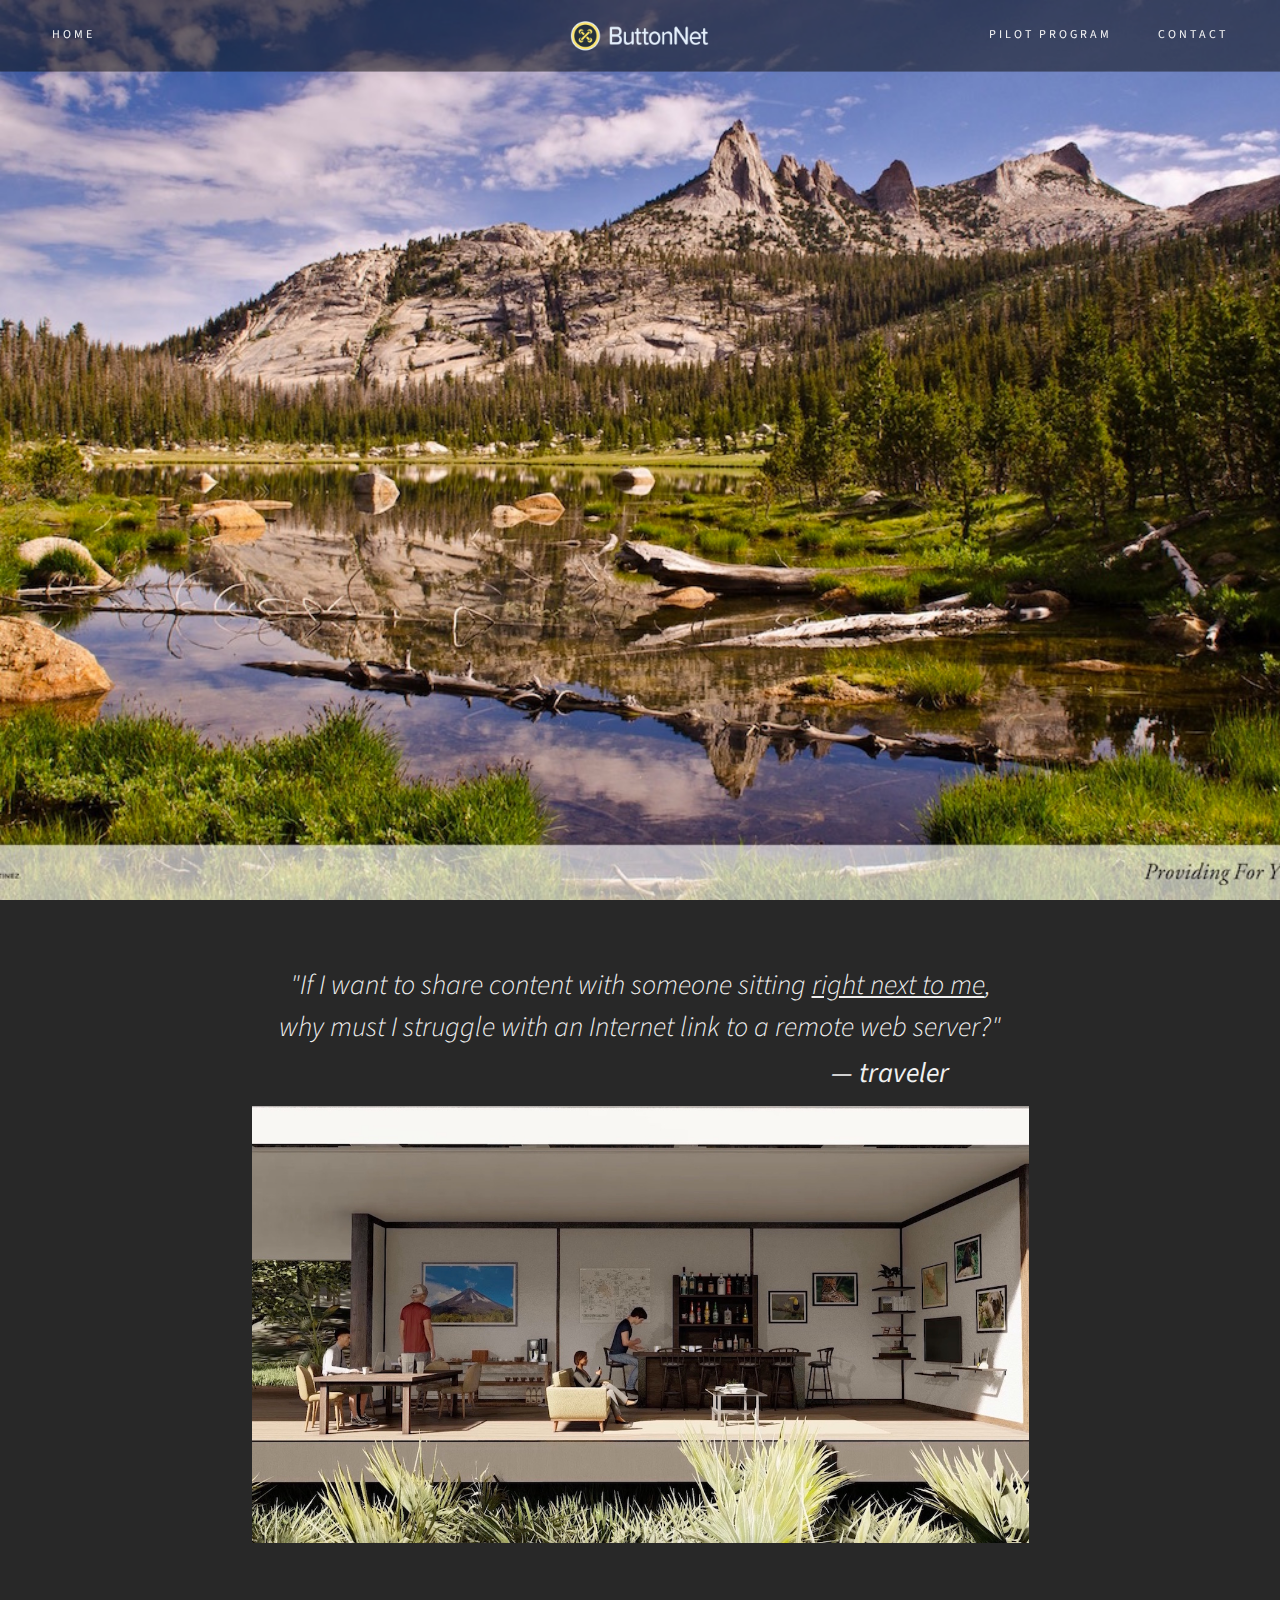
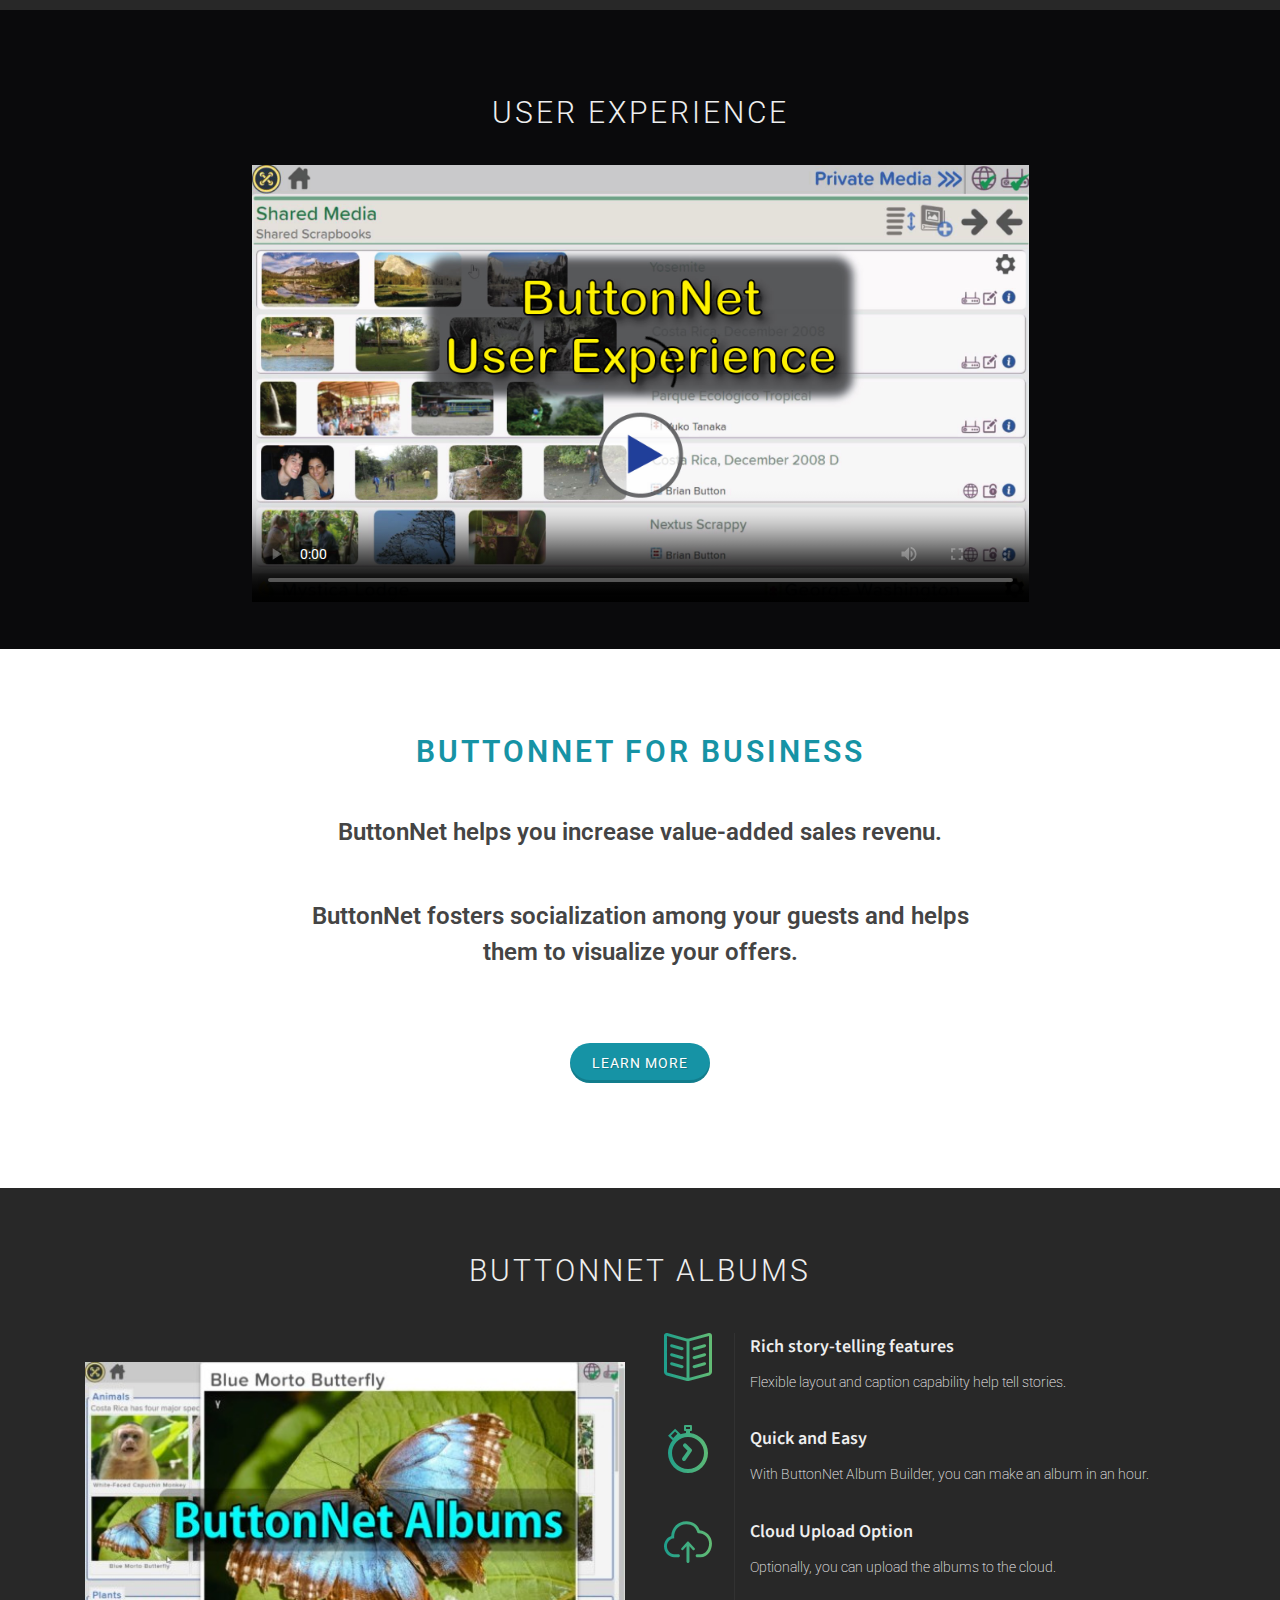
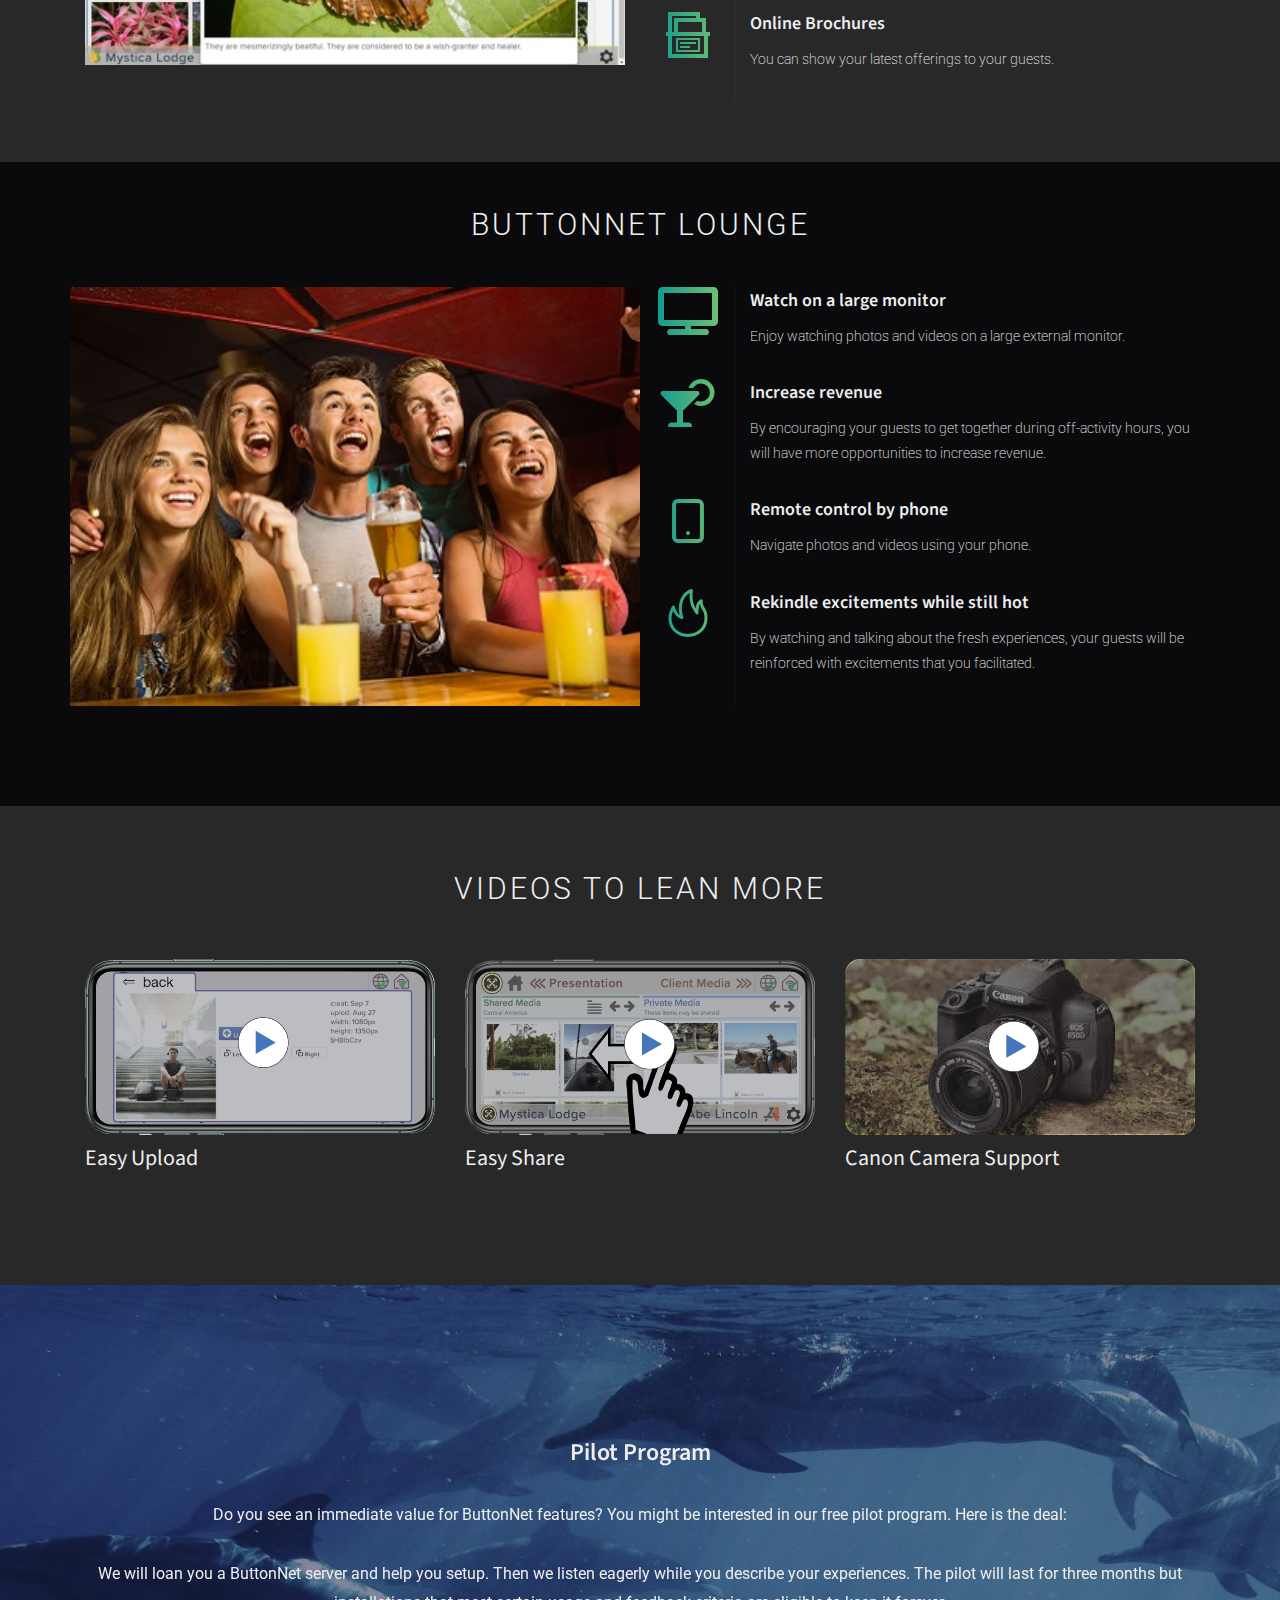
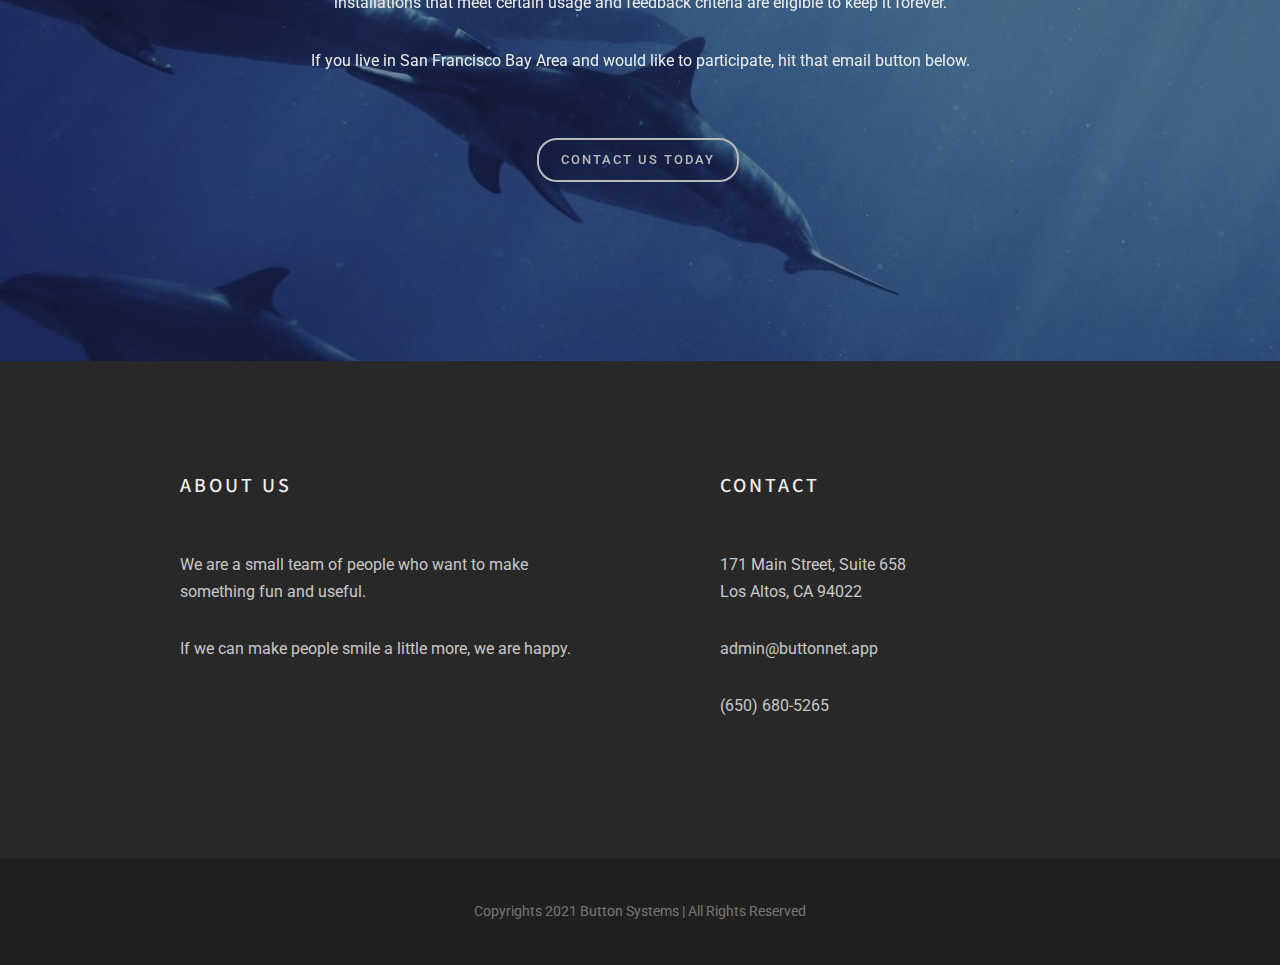
==== commit 2aa64299: "Zoom on play for albums video" ====
--- a/index.html
+++ b/index.html
@@ -93,7 +93,7 @@
 
 						<!-- Logo
 						============================================= -->
-						<div id="logo" class="order-lg-2 col-auto px-0 mr-lg-0">
+						<div id="logo" class="order-md-2 col-auto px-0 mr-md-0">
 							<a href="#thetop" class="standard-logo" data-dark-logo="one-page/images/buttonflat-short-lite-wider-gap-70h.png"><img src="one-page/images/buttonflat-short-lite-wider-gap-70h.png"  alt="ButtonNet Logo"></a>
 							<a href="#thetop" class="retina-logo" data-dark-logo="one-page/images/buttonflat-short-lite-wider-gap-70h.png"><img src="one-page/images/buttonflat-short-lite-wider-gap-70h.png" alt="ButtonNet Logo"></a>
 						</div><!-- #logo end -->
@@ -104,7 +104,7 @@
 
 						<!-- Primary Navigation
 						============================================= -->
-						<nav class="primary-menu order-lg-1 col-lg-5 px-0" style="position:inherit;">
+						<nav class="primary-menu order-md-1 col-md-5 px-0" style="position:inherit;">
 
 							<ul class="one-page-menu menu-container" data-easing="easeInOutExpo" data-speed="1250" data-offset="65">
 								<li class="menu-item">
@@ -120,9 +120,9 @@
 
 						</nav>
 
-						<nav class="primary-menu order-lg-3 col-lg-5 px-0" style="position:inherit;">
-
-							<ul class="one-page-menu menu-container justify-content-lg-end" data-easing="easeInOutExpo" data-speed="1250" data-offset="65">
+						<nav class="primary-menu order-md-3 col-md-5 px-0" style="position:inherit;">
+
+							<ul class="one-page-menu menu-container justify-content-md-end" data-easing="easeInOutExpo" data-speed="1250" data-offset="65">
 								<li class="menu-item">
 									<a href="#pilot" class="menu-link" data-href="#pilot"><div>Pilot Program</div></a>
 								</li>							
@@ -141,7 +141,7 @@
 
 		<!-- Slider
 		============================================= -->
-		<section id="slider" class="slider-element dark swiper_wrapper max-vh-75 max-vh-md-100 max-vh-lg-none include-header" style="height: 900px;" 
+		<section id="slider" class="slider-element dark swiper_wrapper max-vh-75 max-vh-md-100 max-vh-md-none include-header" style="height: 900px;" 
 			data-effect="fade" 	
 			data-autoplay="4000" data-loop="true" 
 			data-speed="1000" data-progress="true">
@@ -271,10 +271,8 @@
 						<div class="pricing-action">
 
 							<a href="./custom-app.html#" class="button button-circle button-3d button-dirtygreen font-weight-normal border-bottom-0 pulse infinite animated" data-class-xs="" data-class-sm="" data-class-md="button-large" data-class-lg="button-large" data-class-xl="button-large">Learn More</a>
-
-						</div>
-					</div>
-
+						</div>
+					</div>
 				</div>				
 				
 				
@@ -287,19 +285,22 @@
 					<div class="section m-0">
 						<div class="container clearfix">
 							<div class="mx-auto center " style="max-width: 900px;">
-								<h2 class="mb-0 ls1 text-uppercase font-weight-light ls3 font-body" style="padding-bottom:40px;">ButtonNet Albums</h2>
+								<h2 class="mb-0 ls1 text-uppercase font-weight-light ls3 font-body" style="padding-bottom:40px;">
+									ButtonNet Albums
+								</h2>
 							</div>
 						<!-- </div> -->
-							<div class="grid-inner row align-items-center">
-
-								<div class="col-lg-6 d-none d-md-block" style="vertical-align:middle;">
-									<video  id="video" poster="./one-page/images/buttonnet-albums-butterfly-525.jpg"  controls  >
-										<source src="./video/album-432.mp4" type="video/mp4" >
-									</video>								
-								
-								</div>
-
-								<div class="col-lg-6">
+							<div class="row align-items-center">
+
+								<div id="album-video-column" class="col-md-6" style="vertical-align:middle;">
+									<div id="album-video-div">
+										<video  id="album-video" poster="./one-page/images/buttonnet-albums-butterfly-525.jpg" class="transitional">
+											<source src="./video/album-432.mp4" type="video/mp4" />
+										</video>
+									</div>
+								</div>
+
+								<div id="album-video-opposite" class="col-md-6">
 									<div class="row align-items-stretch grid-border clearfix">
 										<div class="col-2">
 											<div class="feature-box fbox-center fbox-dark fbox-plain">
@@ -373,9 +374,9 @@
 				
 
 						<div class="row align-items-stretch">
-							<div class="col-lg-6 d-none d-md-block" style="background: url('./style/images/slides/watch.jpg') center center no-repeat; background-size: cover;">
-							</div>
-							<div class="col-lg-6">
+							<div class="col-md-6 d-none d-md-block" style="background: url('./style/images/slides/watch.jpg') center center no-repeat; background-size: cover;">
+							</div>
+							<div class="col-md-6">
 								<div class="row align-items-stretch grid-border clearfix">
 									<div class="col-2">
 										<div class="feature-box fbox-center fbox-dark fbox-plain">
@@ -454,8 +455,8 @@
 
 						<div class="row posts-md mt-5 col-mb-50 mb-0">
 							<div id="piglets-video0-column" class="entry col-md-4">
-								<div id="piglets-video0-div" class="mt-3 mt-lg-0">
-									<video id="piglets-video0" poster="./one-page/images/upload.png" style="width:100%;transition-property:width,height;transition-duration:0.5s,0.5s;transition-timing-function:linear;">
+								<div id="piglets-video0-div" class="mt-3 mt-md-0">
+									<video id="piglets-video0" poster="./one-page/images/upload.png" class="transitional">
 										<source src='./video/upload3.mp4' type='video/mp4' />
 									</video>
 									<div class="entry-title nott">
@@ -464,8 +465,8 @@
 								</div>
 							</div>
 							<div id="piglets-video1-column" class="entry col-md-4">
-								<div id="piglets-video1-div" class="mt-3 mt-lg-0">
-									<video id="piglets-video1" poster="./one-page/images/share.png" style="width:100%;transition-property:width,height;transition-duration:0.5s,0.5s;transition-timing-function:linear;">
+								<div id="piglets-video1-div" class="mt-3 mt-md-0">
+									<video id="piglets-video1" poster="./one-page/images/share.png" class="transitional">
 										<source src='./video/share2.mp4' type='video/mp4' />
 									</video>
 									<div class="entry-title nott">
@@ -474,8 +475,8 @@
 								</div>
 							</div>								
 							<div id="piglets-video2-column" class="entry col-md-4">
-								<div id="piglets-video2-div" class="mt-3 mt-lg-0">
-									<video id="piglets-video2" poster="./one-page/images/canoncamera.png" style="width:100%;transition-property:width,height;transition-duration:0.5s,0.5s;transition-timing-function:linear;">
+								<div id="piglets-video2-div" class="mt-3 mt-md-0">
+									<video id="piglets-video2" poster="./one-page/images/canoncamera.png" class="transitional">
 										<source src='./video/canon1d3-67pct-ffmpg23.h264.mp4' type='video/mp4' />
 									</video>
 									<div class="entry-title nott">
--- a/css/custom.css
+++ b/css/custom.css
@@ -29,6 +29,21 @@
 }
 div.overvid-caption > img {
   cursor:                          pointer;
+}
+video.transitional {
+  width:                              100%;
+  transition-property:        width,height;
+  transition-duration:           0.5s,0.5s;
+  transition-timing-function:       linear;
+}
+.contracted div.col-2 {
+  display:                            none;
+}
+.contracted h4 {
+  font-size:               13px !important;
+}
+.contracted p {
+  font-size:               11px !important;
 }
 
 
